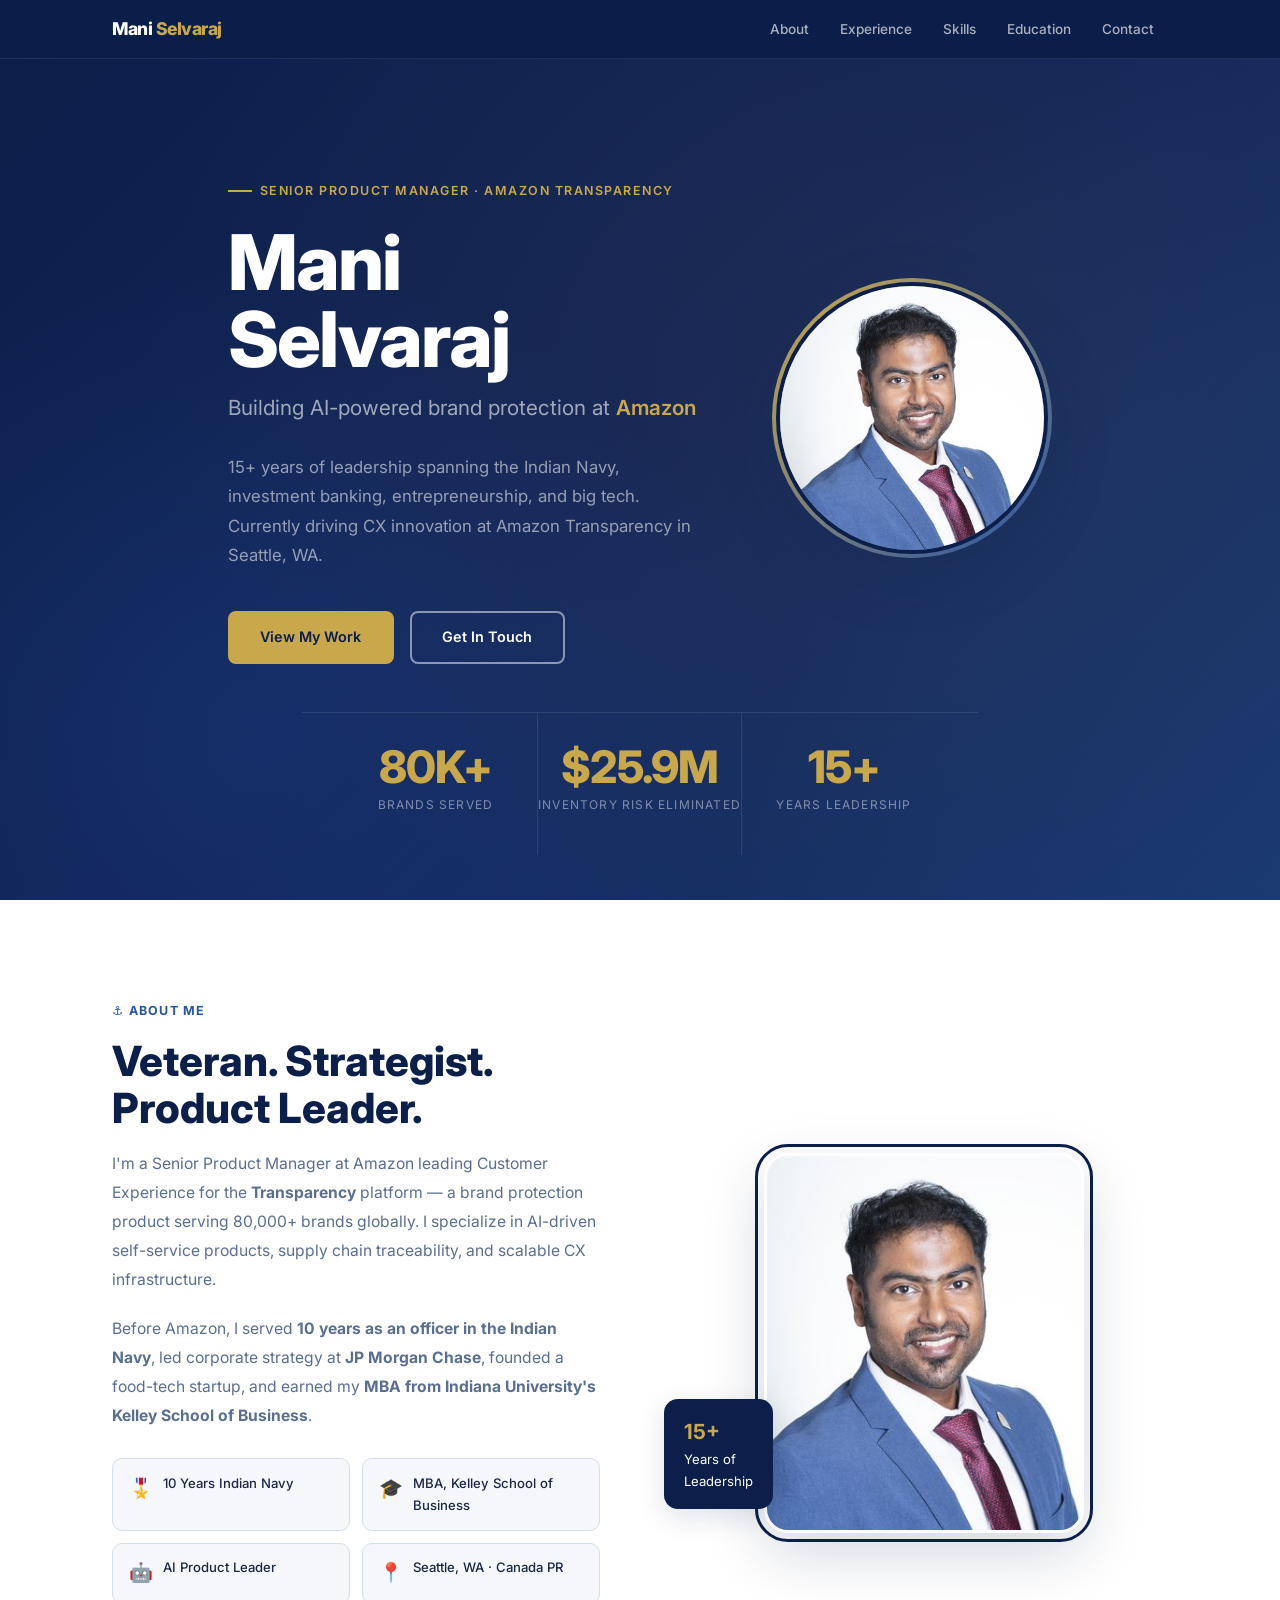
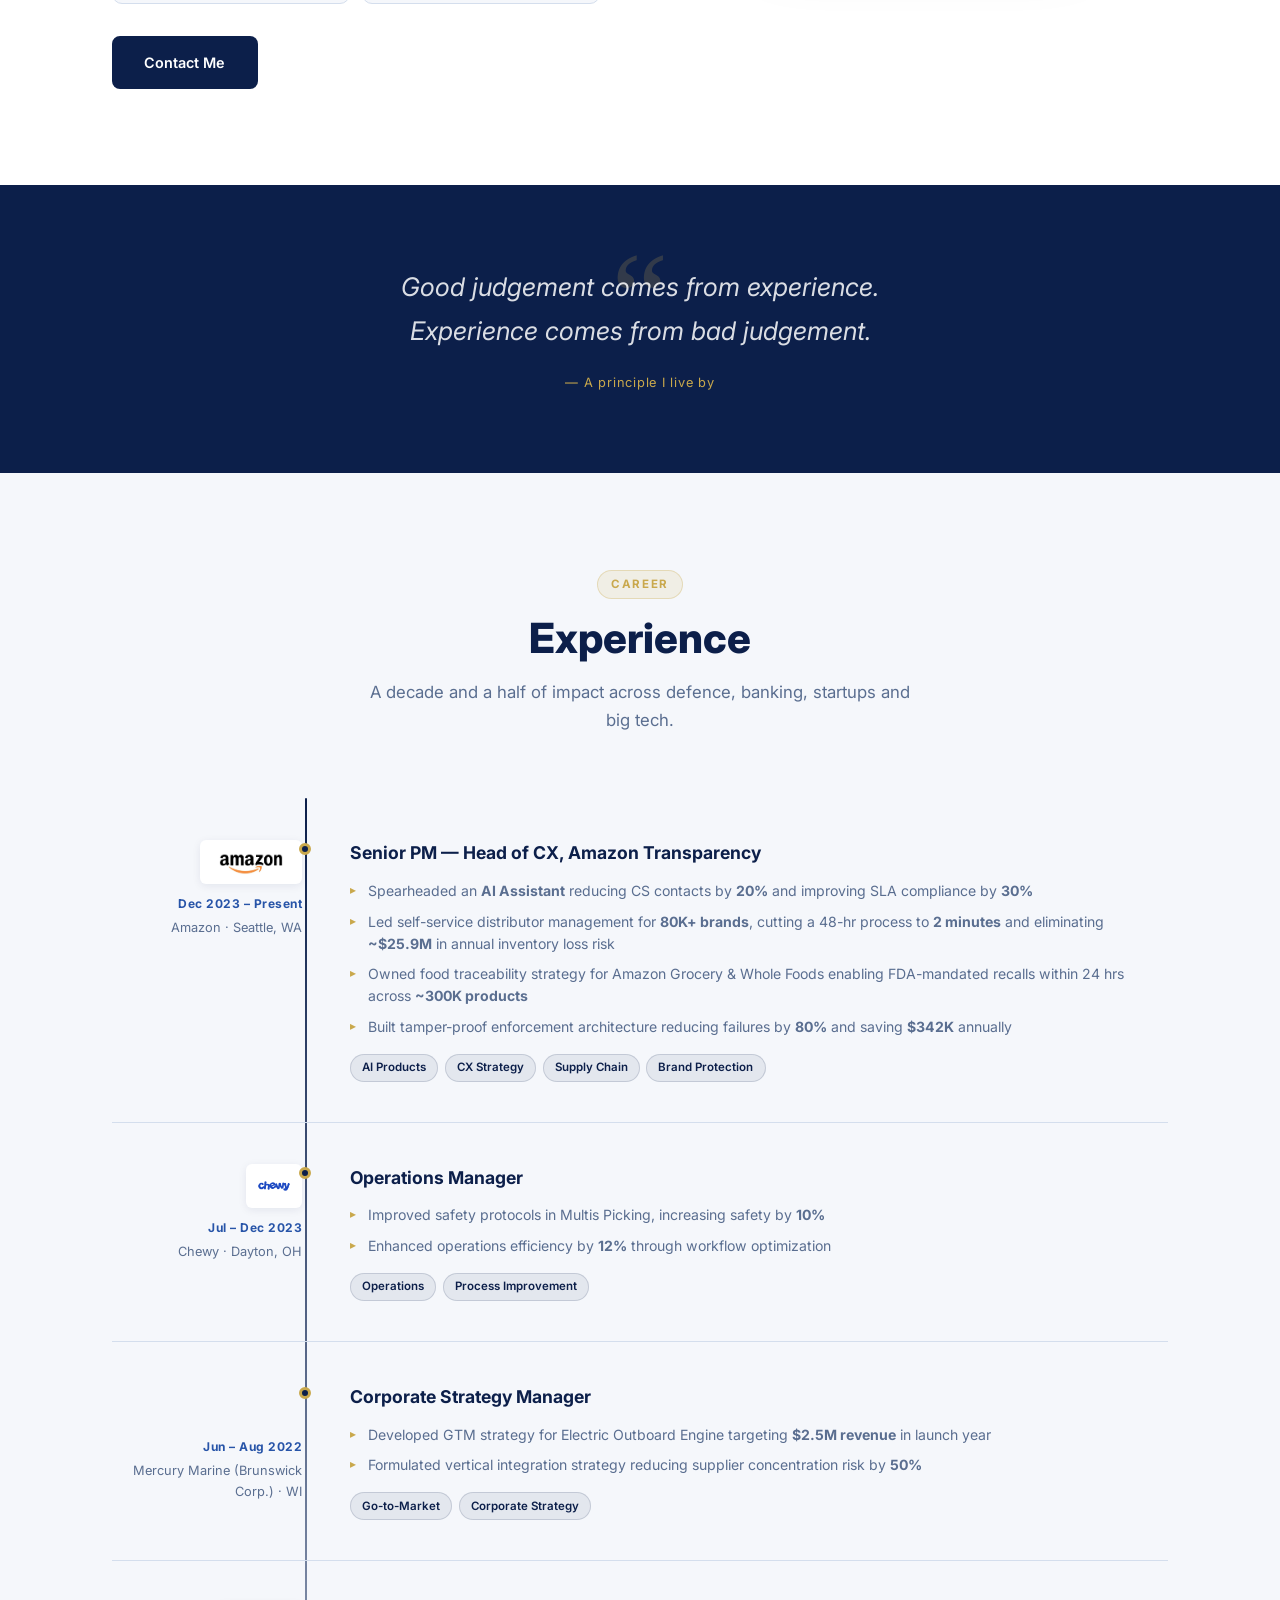
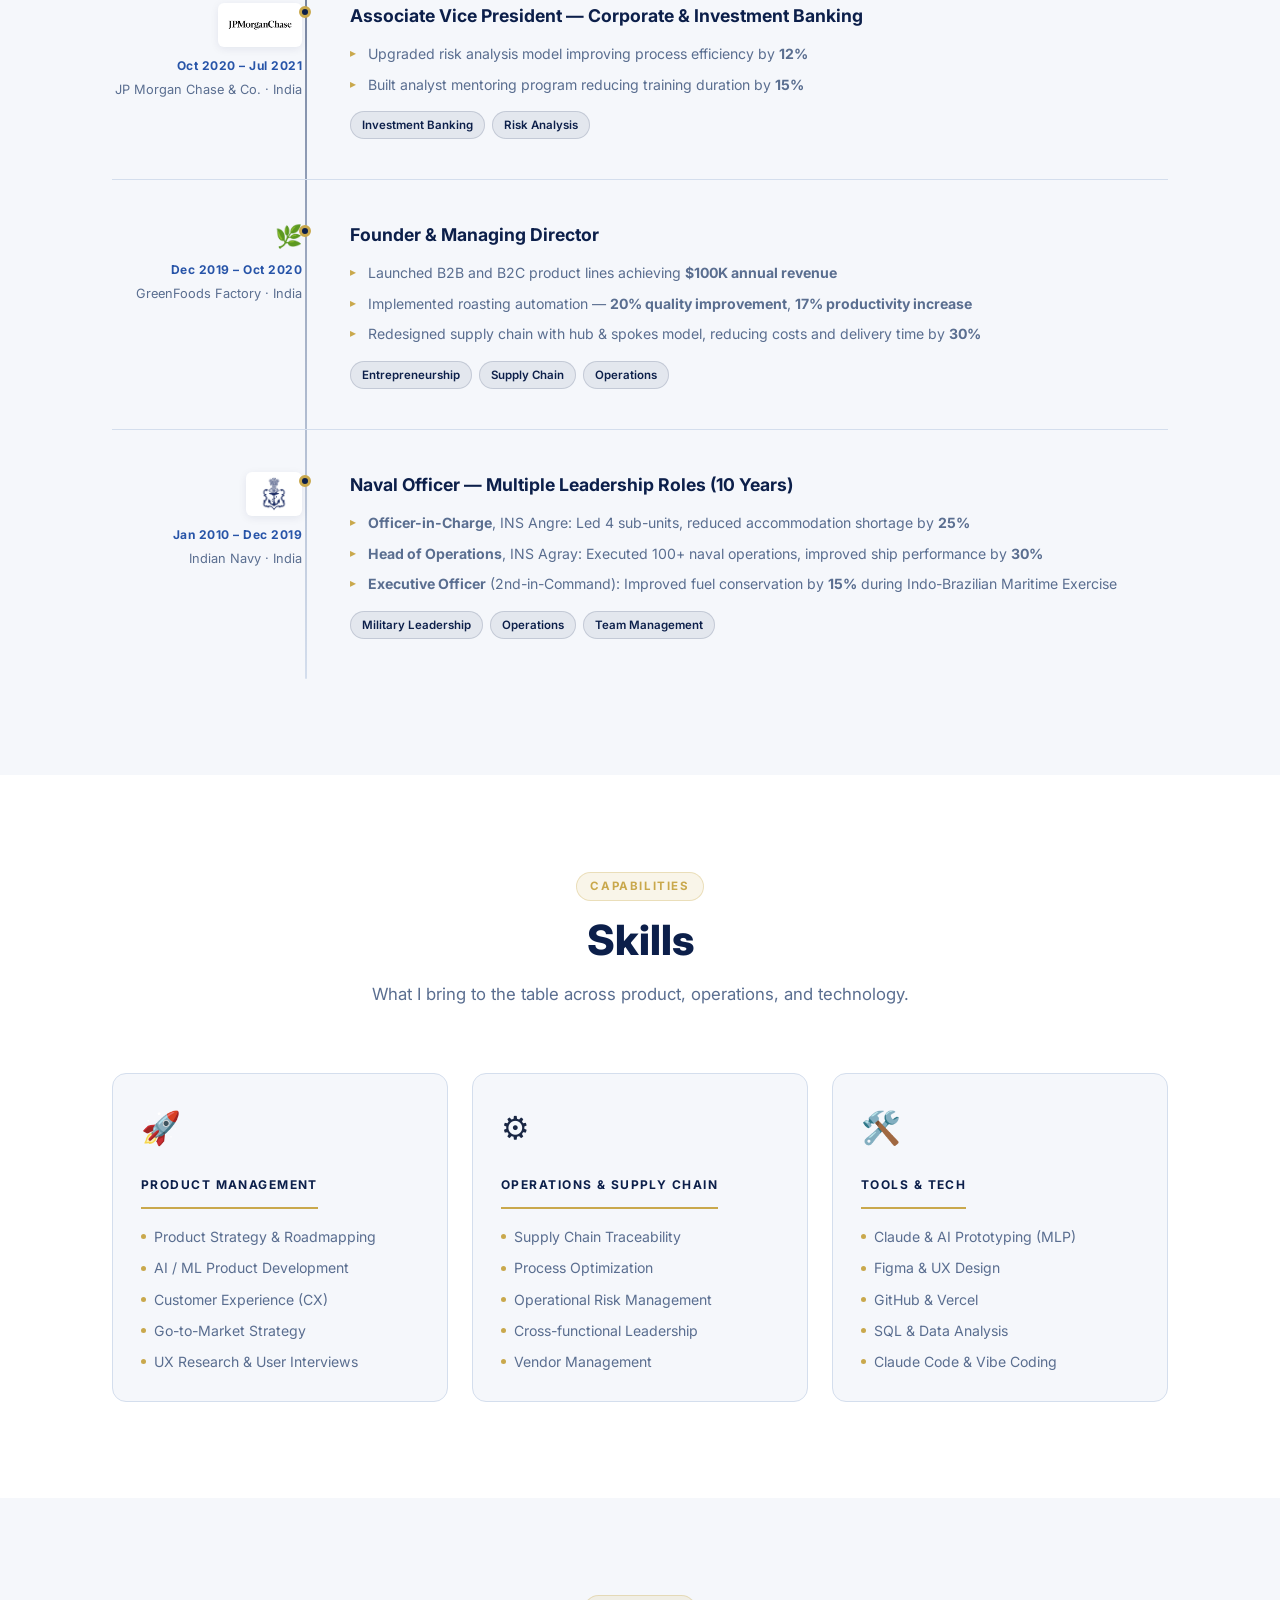
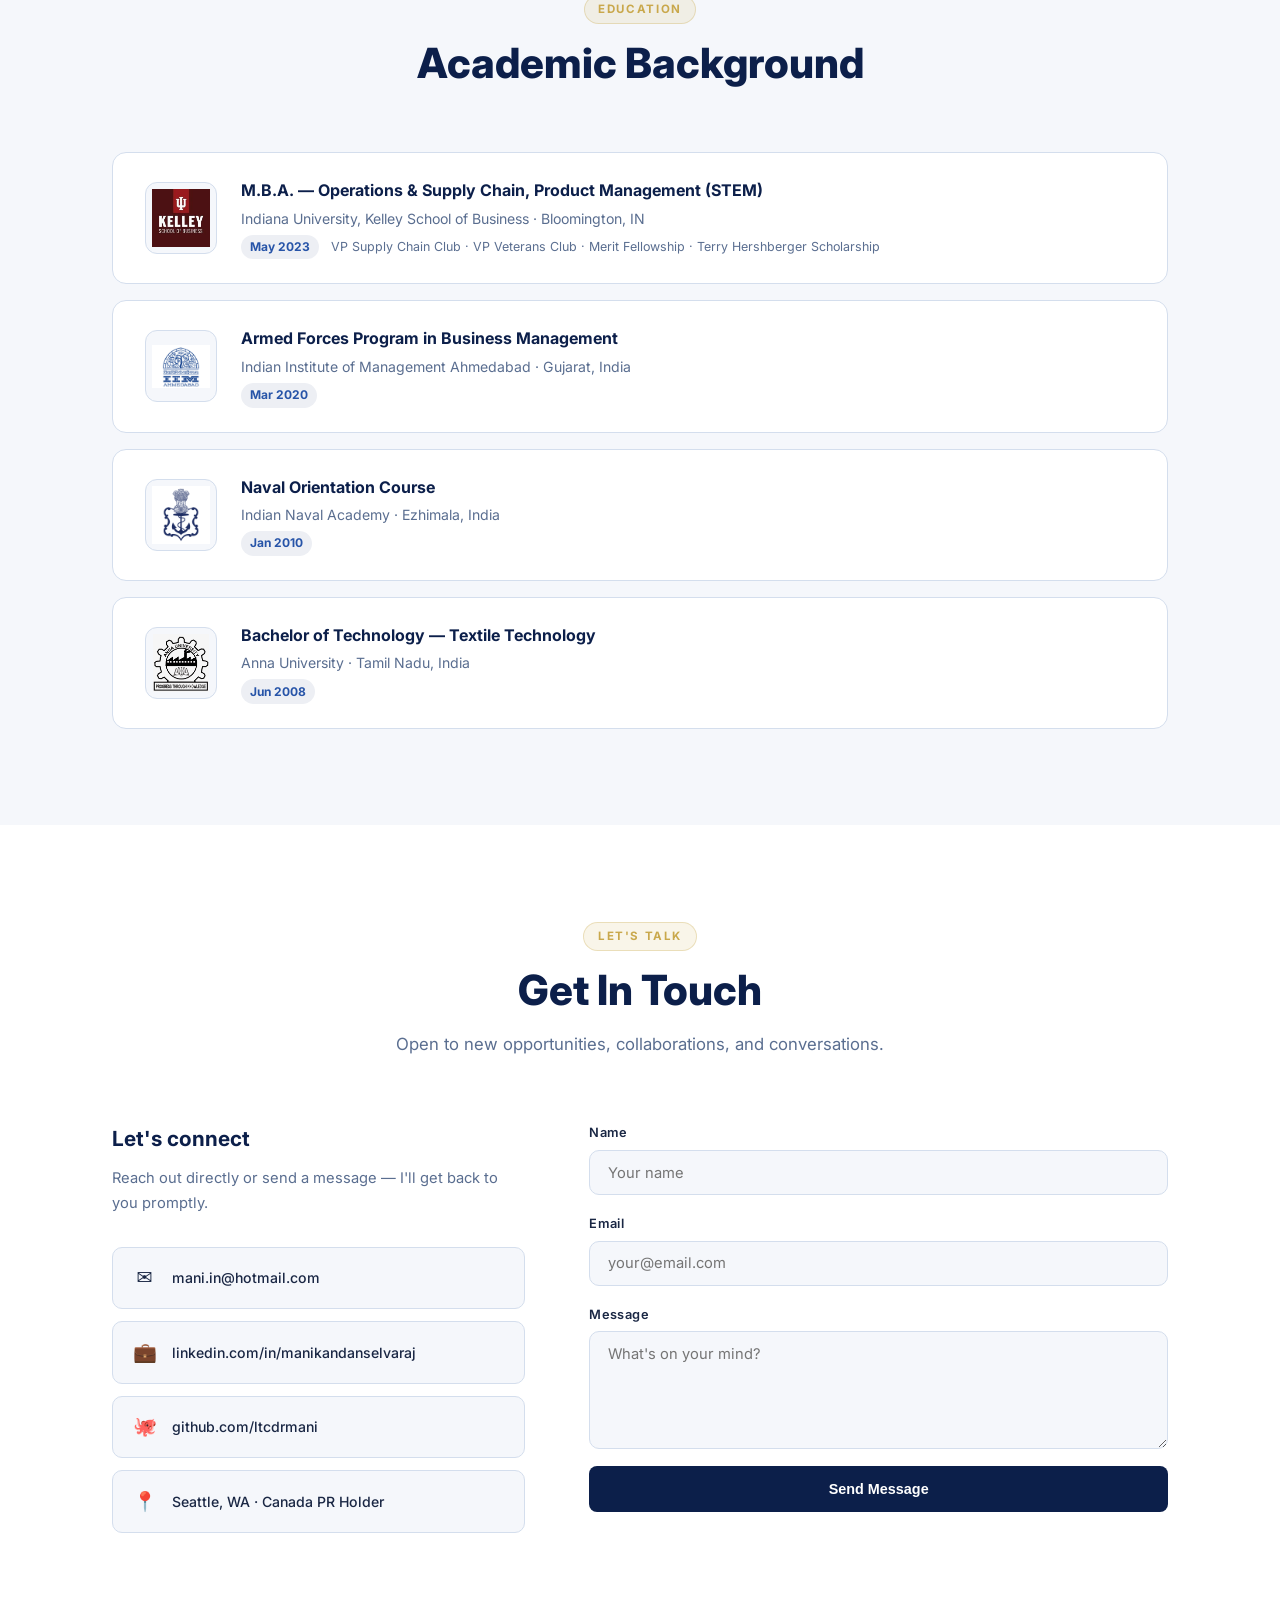
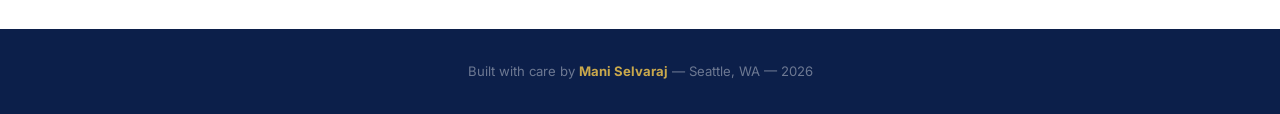
==== index.html @ 5513e4d5 "Embed Chewy official logo Co-Authored-By: Claude Sonnet 4.6 <noreply@anthropic.com> Claude-Session: " ====
<!DOCTYPE html>
<html lang="en">
<head>
  <meta charset="UTF-8" />
  <meta name="viewport" content="width=device-width, initial-scale=1.0" />
  <title>Mani Selvaraj — Senior Product Manager</title>
  <link rel="stylesheet" href="styles.css" />
  <link rel="preconnect" href="https://fonts.googleapis.com" />
  <link rel="preconnect" href="https://fonts.gstatic.com" crossorigin />
  <link href="https://fonts.googleapis.com/css2?family=Inter:wght@300;400;500;600;700;800&display=swap" rel="stylesheet" />
</head>
<body>

  <!-- NAV -->
  <nav class="nav" id="nav">
    <div class="nav__inner">
      <a href="#hero" class="nav__logo">Mani <span>Selvaraj</span></a>
      <ul class="nav__links" id="navLinks">
        <li><a href="#about">About</a></li>
        <li><a href="#experience">Experience</a></li>
        <li><a href="#skills">Skills</a></li>
        <li><a href="#education">Education</a></li>
        <li><a href="#contact">Contact</a></li>
      </ul>
      <button class="nav__burger" id="burger" aria-label="Toggle menu">
        <span></span><span></span><span></span>
      </button>
    </div>
  </nav>

  <!-- HERO -->
  <section class="hero" id="hero">
    <div class="hero__grid">
      <div class="hero__text">
        <span class="hero__eyebrow">Senior Product Manager · Amazon Transparency</span>
        <h1 class="hero__name">Mani<br>Selvaraj</h1>
        <p class="hero__role">Building AI-powered brand protection at <strong>Amazon</strong></p>
        <p class="hero__desc">15+ years of leadership spanning the Indian Navy, investment banking, entrepreneurship, and big tech. Currently driving CX innovation at Amazon Transparency in Seattle, WA.</p>
        <div class="hero__actions">
          <a href="#experience" class="btn btn--primary">View My Work</a>
          <a href="#contact" class="btn btn--ghost">Get In Touch</a>
        </div>
      </div>
      <div class="hero__photo-wrap">
        <div class="hero__photo-ring">
          <img src="[data-uri]" alt="Mani Selvaraj" />
        </div>
      </div>
    </div>
    <div class="hero__stats-bar">
      <div class="hero__stat">
        <div class="hero__stat-num">80K+</div>
        <div class="hero__stat-label">Brands Served</div>
      </div>
      <div class="hero__stat">
        <div class="hero__stat-num">$25.9M</div>
        <div class="hero__stat-label">Inventory Risk Eliminated</div>
      </div>
      <div class="hero__stat">
        <div class="hero__stat-num">15+</div>
        <div class="hero__stat-label">Years Leadership</div>
      </div>
    </div>
  </section>

  <!-- ABOUT -->
  <section class="section about" id="about">
    <div class="container">
      <div class="about__grid reveal">
        <div class="about__body">
          <span class="about__tag">⚓ About Me</span>
          <h2 class="section__title">Veteran. Strategist.<br>Product Leader.</h2>
          <p>I'm a Senior Product Manager at Amazon leading Customer Experience for the <strong>Transparency</strong> platform — a brand protection product serving 80,000+ brands globally. I specialize in AI-driven self-service products, supply chain traceability, and scalable CX infrastructure.</p>
          <p>Before Amazon, I served <strong>10 years as an officer in the Indian Navy</strong>, led corporate strategy at <strong>JP Morgan Chase</strong>, founded a food-tech startup, and earned my <strong>MBA from Indiana University's Kelley School of Business</strong>.</p>
          <div class="about__highlights">
            <div class="highlight"><span class="highlight__icon">🎖️</span><span class="highlight__text">10 Years Indian Navy</span></div>
            <div class="highlight"><span class="highlight__icon">🎓</span><span class="highlight__text">MBA, Kelley School of Business</span></div>
            <div class="highlight"><span class="highlight__icon">🤖</span><span class="highlight__text">AI Product Leader</span></div>
            <div class="highlight"><span class="highlight__icon">📍</span><span class="highlight__text">Seattle, WA · Canada PR</span></div>
          </div>
          <a href="mailto:mani.in@hotmail.com" class="btn btn--navy">Contact Me</a>
        </div>
        <div class="about__visual">
          <div class="about__photo-frame">
            <img src="[data-uri]" alt="Mani Selvaraj" />
          </div>
          <div class="about__badge">
            <strong>15+</strong>
            Years of<br>Leadership
          </div>
        </div>
      </div>
    </div>
  </section>

  <!-- QUOTE -->
  <section class="quote-section">
    <div class="container">
      <blockquote>
        <p>Good judgement comes from experience.<br>Experience comes from bad judgement.</p>
        <cite>— A principle I live by</cite>
      </blockquote>
    </div>
  </section>

  <!-- EXPERIENCE -->
  <section class="section experience" id="experience">
    <div class="container">
      <div class="section__head">
        <span class="section__label">Career</span>
        <h2 class="section__title">Experience</h2>
        <p class="section__sub">A decade and a half of impact across defence, banking, startups and big tech.</p>
      </div>
      <div class="timeline">

        <div class="timeline__item reveal">
          <div class="timeline__left">
            <div class="timeline__logo"><img src="[data-uri]" alt="Amazon" /></div>
            <div class="timeline__date">Dec 2023 – Present</div>
            <div class="timeline__co">Amazon · Seattle, WA</div>
          </div>
          <div class="timeline__right">
            <h3 class="timeline__role">Senior PM — Head of CX, Amazon Transparency</h3>
            <ul class="timeline__bullets">
              <li>Spearheaded an <strong>AI Assistant</strong> reducing CS contacts by <strong>20%</strong> and improving SLA compliance by <strong>30%</strong></li>
              <li>Led self-service distributor management for <strong>80K+ brands</strong>, cutting a 48-hr process to <strong>2 minutes</strong> and eliminating <strong>~$25.9M</strong> in annual inventory loss risk</li>
              <li>Owned food traceability strategy for Amazon Grocery &amp; Whole Foods enabling FDA-mandated recalls within 24 hrs across <strong>~300K products</strong></li>
              <li>Built tamper-proof enforcement architecture reducing failures by <strong>80%</strong> and saving <strong>$342K</strong> annually</li>
            </ul>
            <div class="timeline__tags">
              <span class="tag">AI Products</span><span class="tag">CX Strategy</span><span class="tag">Supply Chain</span><span class="tag">Brand Protection</span>
            </div>
          </div>
        </div>

        <div class="timeline__item reveal">
          <div class="timeline__left">
            <div class="timeline__logo"><img src="[data-uri]" alt="Chewy" /></div>
            <div class="timeline__date">Jul – Dec 2023</div>
            <div class="timeline__co">Chewy · Dayton, OH</div>
          </div>
          <div class="timeline__right">
            <h3 class="timeline__role">Operations Manager</h3>
            <ul class="timeline__bullets">
              <li>Improved safety protocols in Multis Picking, increasing safety by <strong>10%</strong></li>
              <li>Enhanced operations efficiency by <strong>12%</strong> through workflow optimization</li>
            </ul>
            <div class="timeline__tags">
              <span class="tag">Operations</span><span class="tag">Process Improvement</span>
            </div>
          </div>
        </div>

        <div class="timeline__item reveal">
          <div class="timeline__left">
            <div class="timeline__logo"><img src="https://logo.clearbit.com/mercurymarine.com" alt="Mercury Marine" onerror="this.style.opacity='0'" /></div>
            <div class="timeline__date">Jun – Aug 2022</div>
            <div class="timeline__co">Mercury Marine (Brunswick Corp.) · WI</div>
          </div>
          <div class="timeline__right">
            <h3 class="timeline__role">Corporate Strategy Manager</h3>
            <ul class="timeline__bullets">
              <li>Developed GTM strategy for Electric Outboard Engine targeting <strong>$2.5M revenue</strong> in launch year</li>
              <li>Formulated vertical integration strategy reducing supplier concentration risk by <strong>50%</strong></li>
            </ul>
            <div class="timeline__tags">
              <span class="tag">Go-to-Market</span><span class="tag">Corporate Strategy</span>
            </div>
          </div>
        </div>

        <div class="timeline__item reveal">
          <div class="timeline__left">
            <div class="timeline__logo"><img src="[data-uri]" alt="JP Morgan Chase" /></div>
            <div class="timeline__date">Oct 2020 – Jul 2021</div>
            <div class="timeline__co">JP Morgan Chase &amp; Co. · India</div>
          </div>
          <div class="timeline__right">
            <h3 class="timeline__role">Associate Vice President — Corporate &amp; Investment Banking</h3>
            <ul class="timeline__bullets">
              <li>Upgraded risk analysis model improving process efficiency by <strong>12%</strong></li>
              <li>Built analyst mentoring program reducing training duration by <strong>15%</strong></li>
            </ul>
            <div class="timeline__tags">
              <span class="tag">Investment Banking</span><span class="tag">Risk Analysis</span>
            </div>
          </div>
        </div>

        <div class="timeline__item reveal">
          <div class="timeline__left">
            <div class="timeline__logo"><span class="logo-emoji">🌿</span></div>
            <div class="timeline__date">Dec 2019 – Oct 2020</div>
            <div class="timeline__co">GreenFoods Factory · India</div>
          </div>
          <div class="timeline__right">
            <h3 class="timeline__role">Founder &amp; Managing Director</h3>
            <ul class="timeline__bullets">
              <li>Launched B2B and B2C product lines achieving <strong>$100K annual revenue</strong></li>
              <li>Implemented roasting automation — <strong>20% quality improvement</strong>, <strong>17% productivity increase</strong></li>
              <li>Redesigned supply chain with hub &amp; spokes model, reducing costs and delivery time by <strong>30%</strong></li>
            </ul>
            <div class="timeline__tags">
              <span class="tag">Entrepreneurship</span><span class="tag">Supply Chain</span><span class="tag">Operations</span>
            </div>
          </div>
        </div>

        <div class="timeline__item reveal">
          <div class="timeline__left">
            <div class="timeline__logo"><img src="[data-uri]" alt="Indian Navy" /></div>
            <div class="timeline__date">Jan 2010 – Dec 2019</div>
            <div class="timeline__co">Indian Navy · India</div>
          </div>
          <div class="timeline__right">
            <h3 class="timeline__role">Naval Officer — Multiple Leadership Roles (10 Years)</h3>
            <ul class="timeline__bullets">
              <li><strong>Officer-in-Charge</strong>, INS Angre: Led 4 sub-units, reduced accommodation shortage by <strong>25%</strong></li>
              <li><strong>Head of Operations</strong>, INS Agray: Executed 100+ naval operations, improved ship performance by <strong>30%</strong></li>
              <li><strong>Executive Officer</strong> (2nd-in-Command): Improved fuel conservation by <strong>15%</strong> during Indo-Brazilian Maritime Exercise</li>
            </ul>
            <div class="timeline__tags">
              <span class="tag">Military Leadership</span><span class="tag">Operations</span><span class="tag">Team Management</span>
            </div>
          </div>
        </div>

      </div>
    </div>
  </section>

  <!-- SKILLS -->
  <section class="section skills" id="skills">
    <div class="container">
      <div class="section__head">
        <span class="section__label">Capabilities</span>
        <h2 class="section__title">Skills</h2>
        <p class="section__sub">What I bring to the table across product, operations, and technology.</p>
      </div>
      <div class="skills__grid">
        <div class="skill-card reveal">
          <div class="skill-card__icon">🚀</div>
          <div class="skill-card__title">Product Management</div>
          <ul>
            <li>Product Strategy &amp; Roadmapping</li>
            <li>AI / ML Product Development</li>
            <li>Customer Experience (CX)</li>
            <li>Go-to-Market Strategy</li>
            <li>UX Research &amp; User Interviews</li>
          </ul>
        </div>
        <div class="skill-card reveal">
          <div class="skill-card__icon">⚙️</div>
          <div class="skill-card__title">Operations &amp; Supply Chain</div>
          <ul>
            <li>Supply Chain Traceability</li>
            <li>Process Optimization</li>
            <li>Operational Risk Management</li>
            <li>Cross-functional Leadership</li>
            <li>Vendor Management</li>
          </ul>
        </div>
        <div class="skill-card reveal">
          <div class="skill-card__icon">🛠️</div>
          <div class="skill-card__title">Tools &amp; Tech</div>
          <ul>
            <li>Claude &amp; AI Prototyping (MLP)</li>
            <li>Figma &amp; UX Design</li>
            <li>GitHub &amp; Vercel</li>
            <li>SQL &amp; Data Analysis</li>
            <li>Claude Code &amp; Vibe Coding</li>
          </ul>
        </div>
      </div>
    </div>
  </section>

  <!-- EDUCATION -->
  <section class="section education" id="education">
    <div class="container">
      <div class="section__head">
        <span class="section__label">Education</span>
        <h2 class="section__title">Academic Background</h2>
      </div>
      <div class="edu__grid">
        <div class="edu__card reveal">
          <div class="edu__logo"><img src="[data-uri]" alt="Kelley School of Business" /></div>
          <div class="edu__body">
            <div class="edu__degree">M.B.A. — Operations &amp; Supply Chain, Product Management (STEM)</div>
            <div class="edu__school">Indiana University, Kelley School of Business · Bloomington, IN</div>
            <div class="edu__meta">
              <span class="edu__date">May 2023</span>
              <span class="edu__detail">VP Supply Chain Club · VP Veterans Club · Merit Fellowship · Terry Hershberger Scholarship</span>
            </div>
          </div>
        </div>
        <div class="edu__card reveal">
          <div class="edu__logo"><img src="[data-uri]" alt="IIM Ahmedabad" /></div>
          <div class="edu__body">
            <div class="edu__degree">Armed Forces Program in Business Management</div>
            <div class="edu__school">Indian Institute of Management Ahmedabad · Gujarat, India</div>
            <div class="edu__meta">
              <span class="edu__date">Mar 2020</span>
            </div>
          </div>
        </div>
        <div class="edu__card reveal">
          <div class="edu__logo"><img src="[data-uri]" alt="Indian Navy" /></div>
          <div class="edu__body">
            <div class="edu__degree">Naval Orientation Course</div>
            <div class="edu__school">Indian Naval Academy · Ezhimala, India</div>
            <div class="edu__meta">
              <span class="edu__date">Jan 2010</span>
            </div>
          </div>
        </div>
        <div class="edu__card reveal">
          <div class="edu__logo"><img src="[data-uri]" alt="Anna University" /></div>
          <div class="edu__body">
            <div class="edu__degree">Bachelor of Technology — Textile Technology</div>
            <div class="edu__school">Anna University · Tamil Nadu, India</div>
            <div class="edu__meta">
              <span class="edu__date">Jun 2008</span>
            </div>
          </div>
        </div>
      </div>
    </div>
  </section>

  <!-- CONTACT -->
  <section class="section contact" id="contact">
    <div class="container">
      <div class="section__head">
        <span class="section__label">Let's Talk</span>
        <h2 class="section__title">Get In Touch</h2>
        <p class="section__sub">Open to new opportunities, collaborations, and conversations.</p>
      </div>
      <div class="contact__grid">
        <div class="contact__info">
          <div class="contact__info-title">Let's connect</div>
          <div class="contact__info-sub">Reach out directly or send a message — I'll get back to you promptly.</div>
          <div class="contact__links">
            <a href="mailto:mani.in@hotmail.com" class="contact__link">
              <span class="contact__link-icon">✉️</span>mani.in@hotmail.com
            </a>
            <a href="https://linkedin.com/in/manikandanselvaraj" target="_blank" rel="noopener" class="contact__link">
              <span class="contact__link-icon">💼</span>linkedin.com/in/manikandanselvaraj
            </a>
            <a href="https://github.com/ltcdrmani" target="_blank" rel="noopener" class="contact__link">
              <span class="contact__link-icon">🐙</span>github.com/ltcdrmani
            </a>
            <div class="contact__link">
              <span class="contact__link-icon">📍</span>Seattle, WA · Canada PR Holder
            </div>
          </div>
        </div>
        <form class="contact__form" id="contactForm">
          <div class="form-group">
            <label for="name">Name</label>
            <input type="text" id="name" name="name" placeholder="Your name" required />
          </div>
          <div class="form-group">
            <label for="email">Email</label>
            <input type="email" id="email" name="email" placeholder="your@email.com" required />
          </div>
          <div class="form-group">
            <label for="message">Message</label>
            <textarea id="message" name="message" rows="5" placeholder="What's on your mind?" required></textarea>
          </div>
          <button type="submit" class="btn btn--navy btn--full">Send Message</button>
        </form>
      </div>
    </div>
  </section>

  <footer class="footer">
    <p>Built with care by <strong>Mani Selvaraj</strong> &mdash; Seattle, WA &mdash; 2026</p>
  </footer>

  <script src="script.js"></script>
</body>
</html>
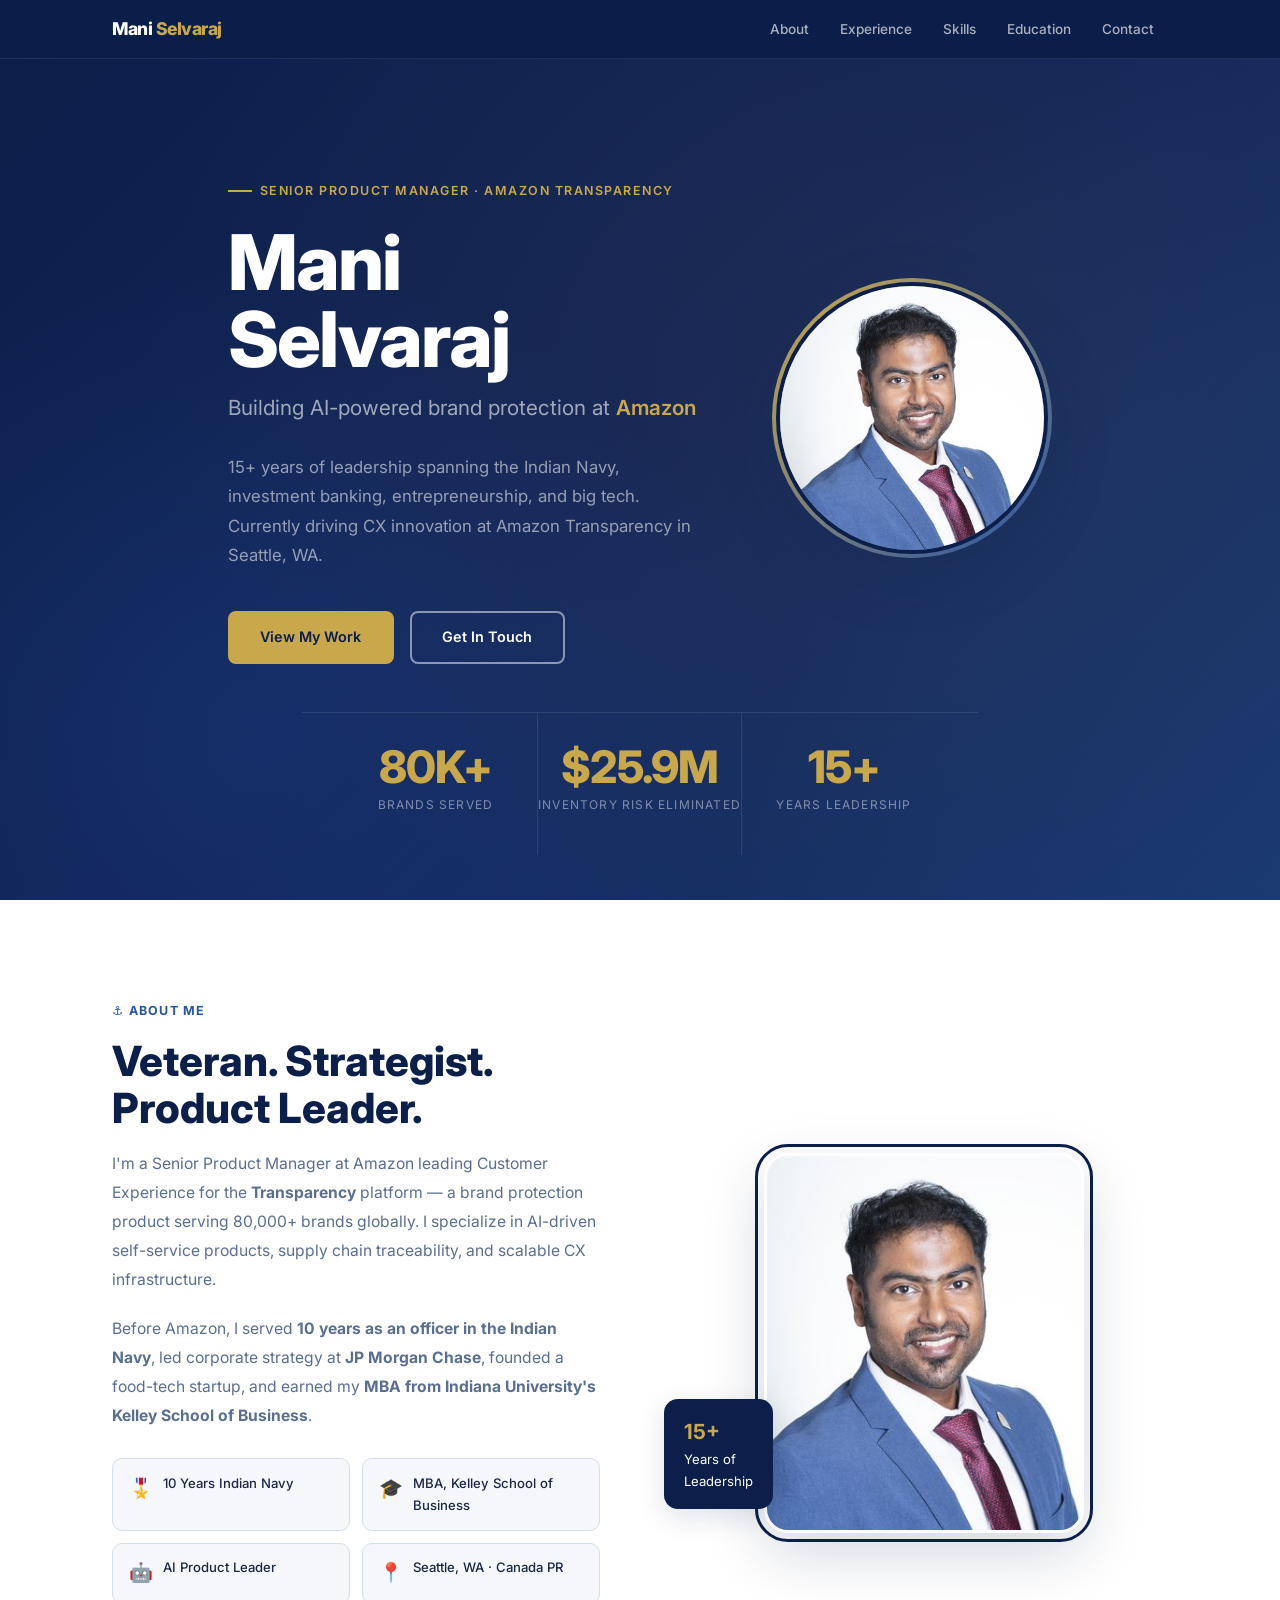
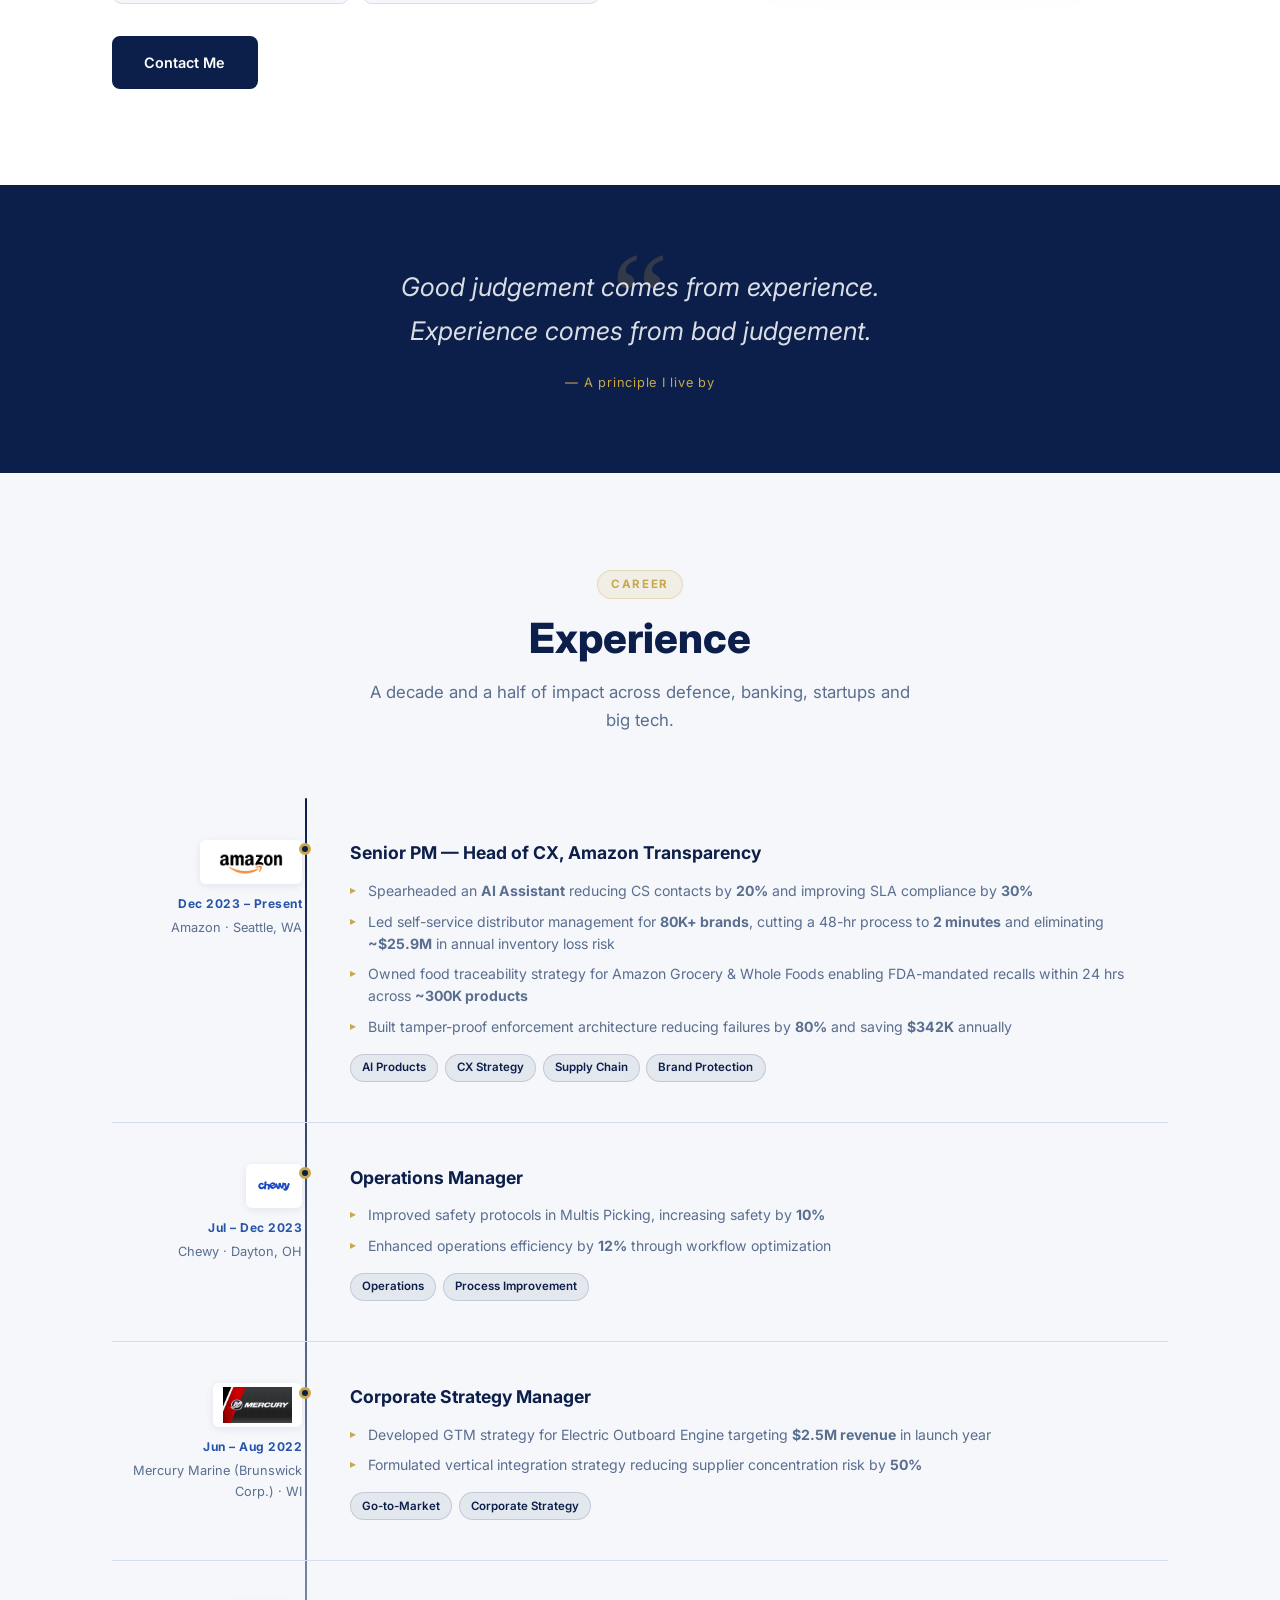
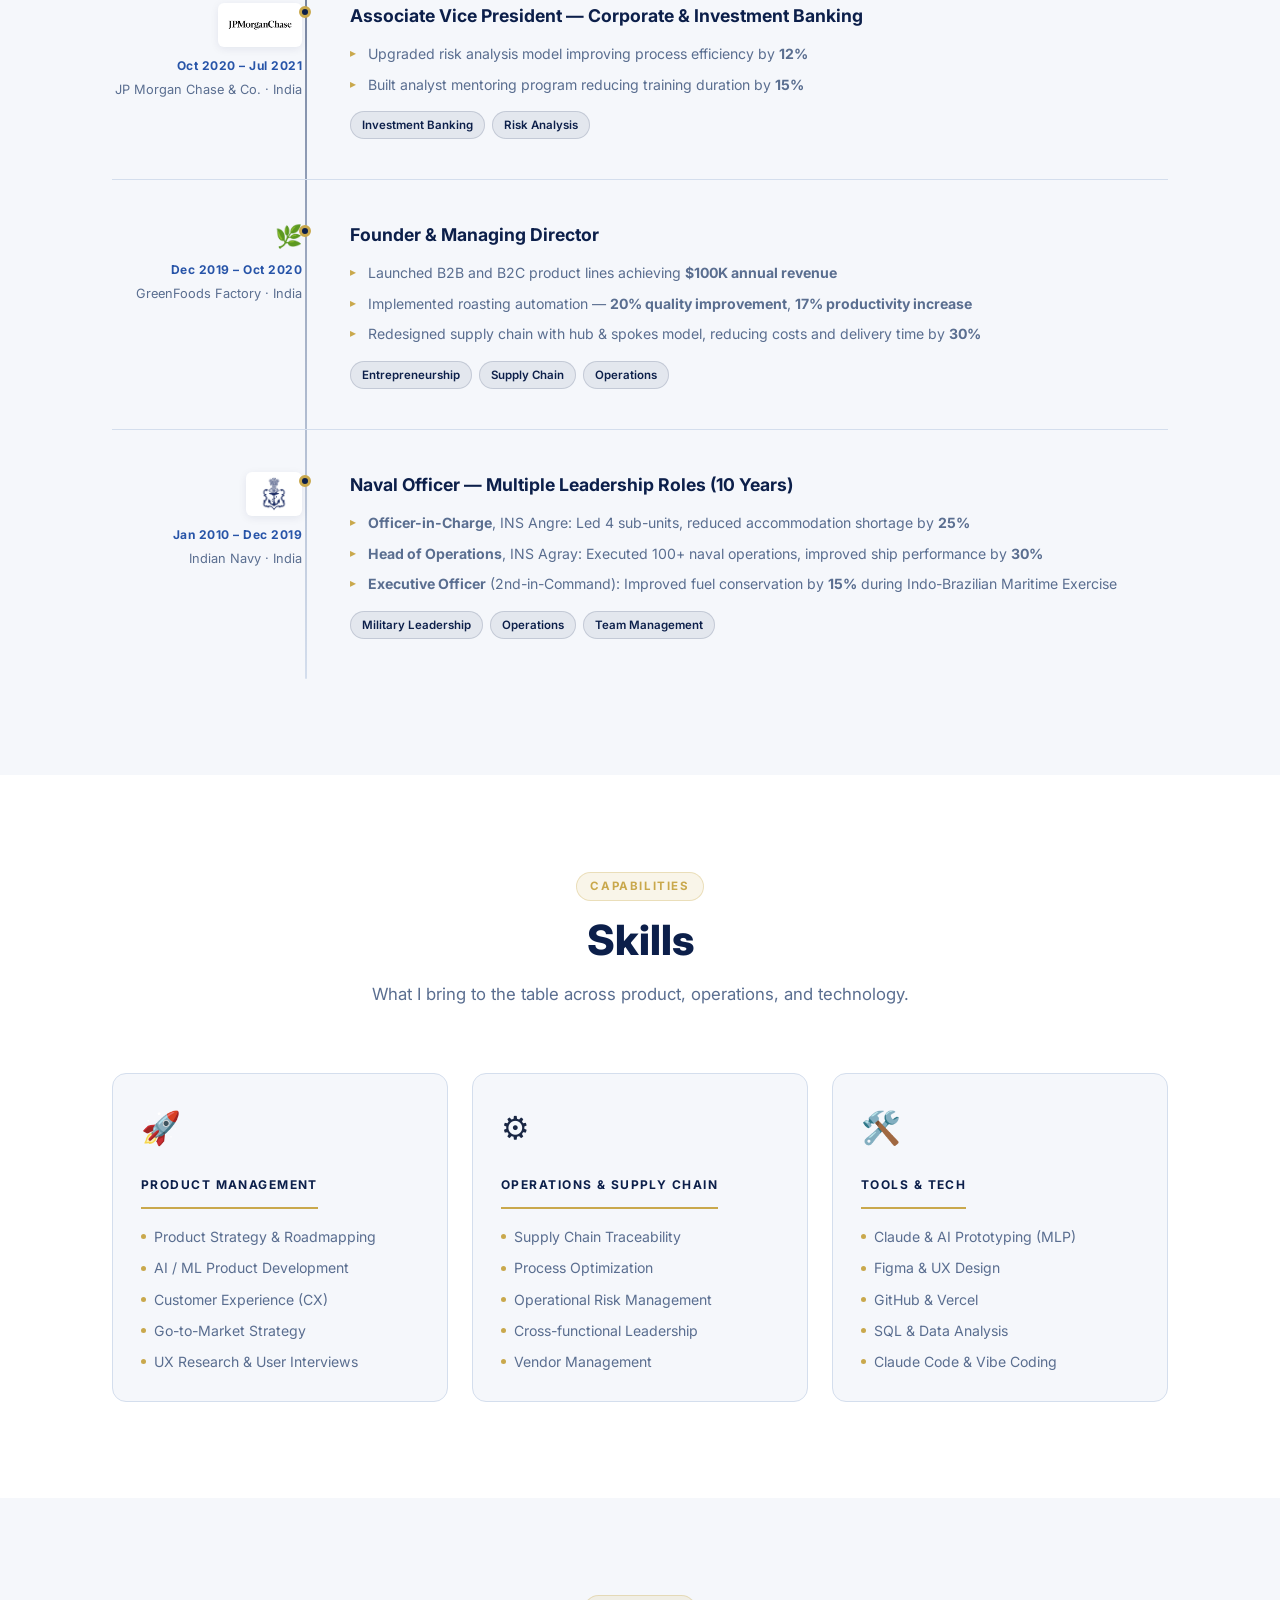
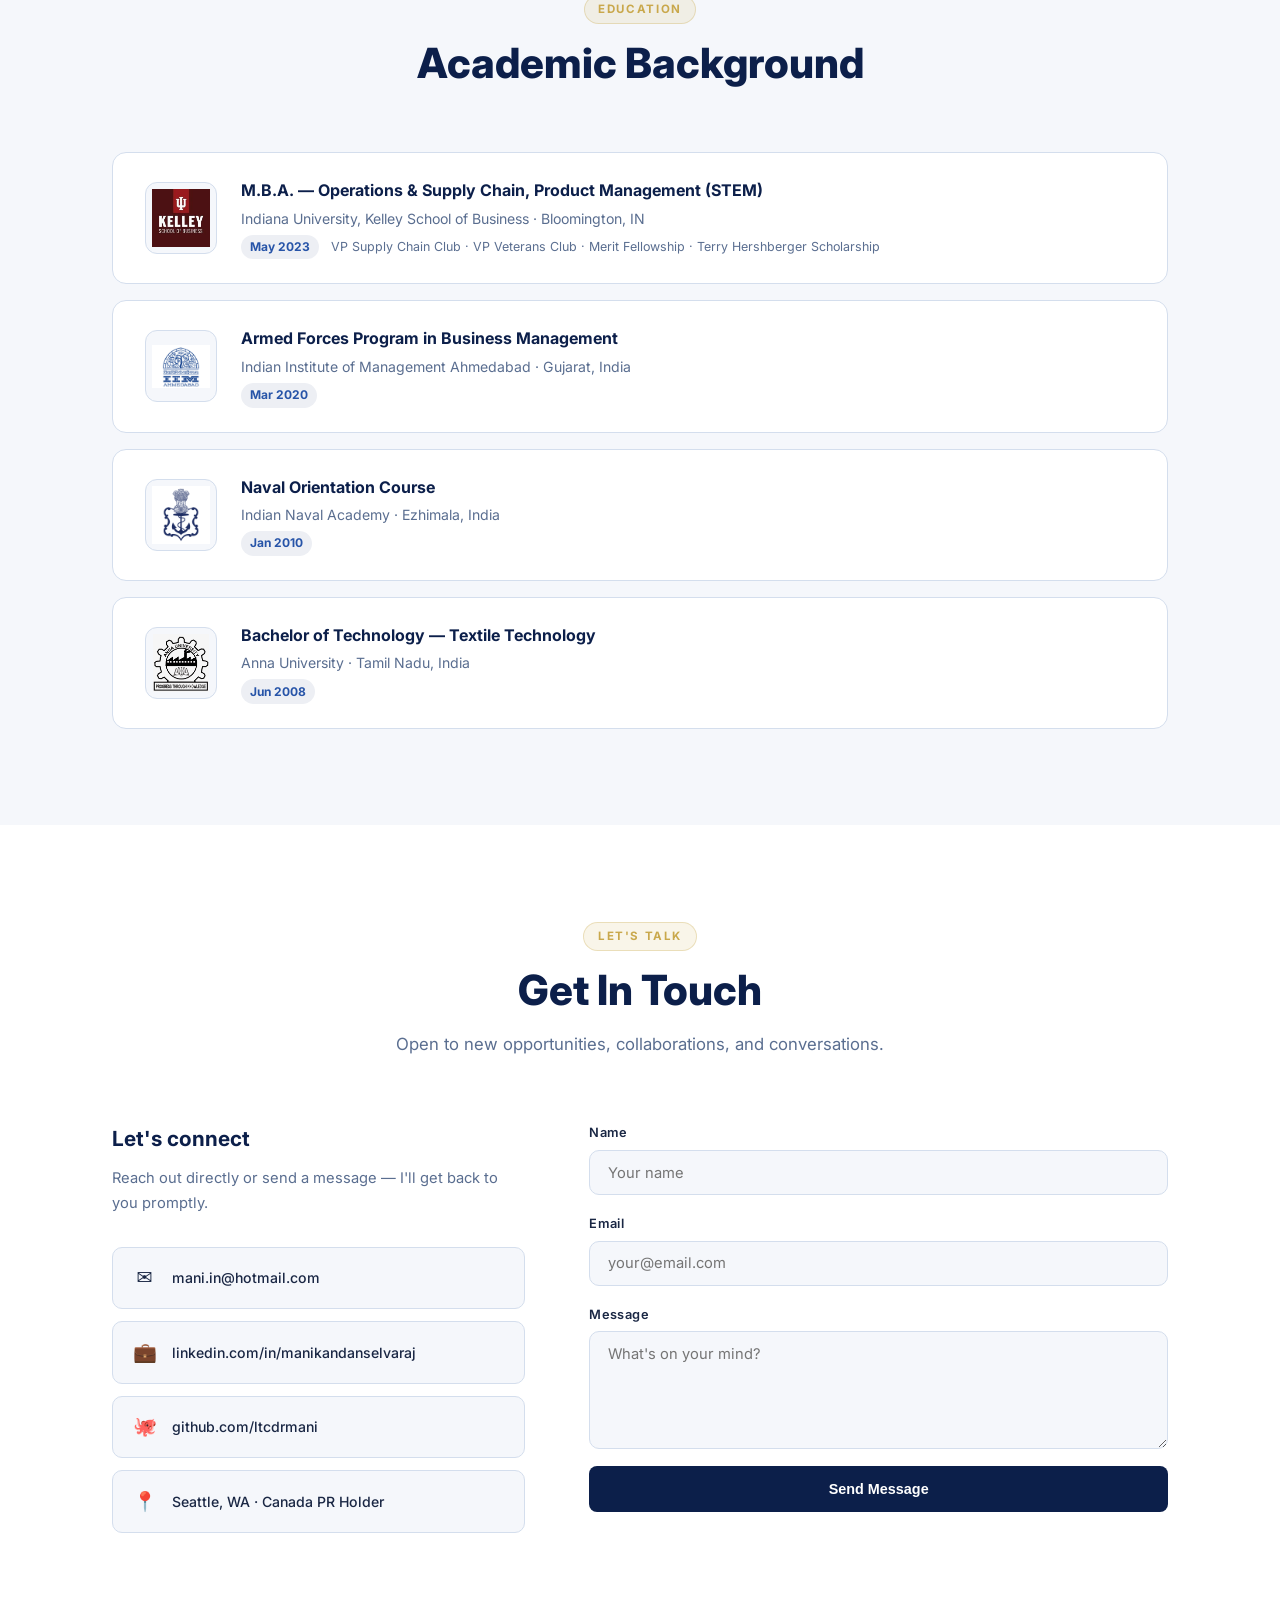
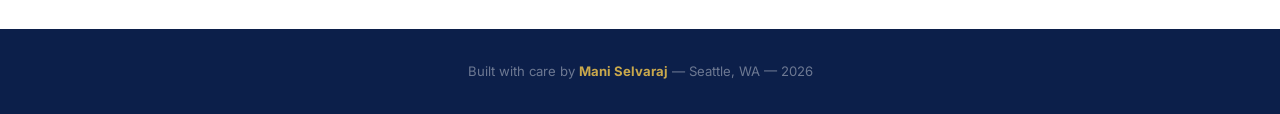
==== commit 9ec4f244: "Embed Mercury Marine official logo Co-Authored-By: Claude Sonnet 4.6 <noreply@anthropic.com> Claude-" ====
--- a/index.html
+++ b/index.html
@@ -153,7 +153,7 @@
 
         <div class="timeline__item reveal">
           <div class="timeline__left">
-            <div class="timeline__logo"><img src="https://logo.clearbit.com/mercurymarine.com" alt="Mercury Marine" onerror="this.style.opacity='0'" /></div>
+            <div class="timeline__logo"><img src="[data-uri]" alt="Mercury Marine" /></div>
             <div class="timeline__date">Jun – Aug 2022</div>
             <div class="timeline__co">Mercury Marine (Brunswick Corp.) · WI</div>
           </div>
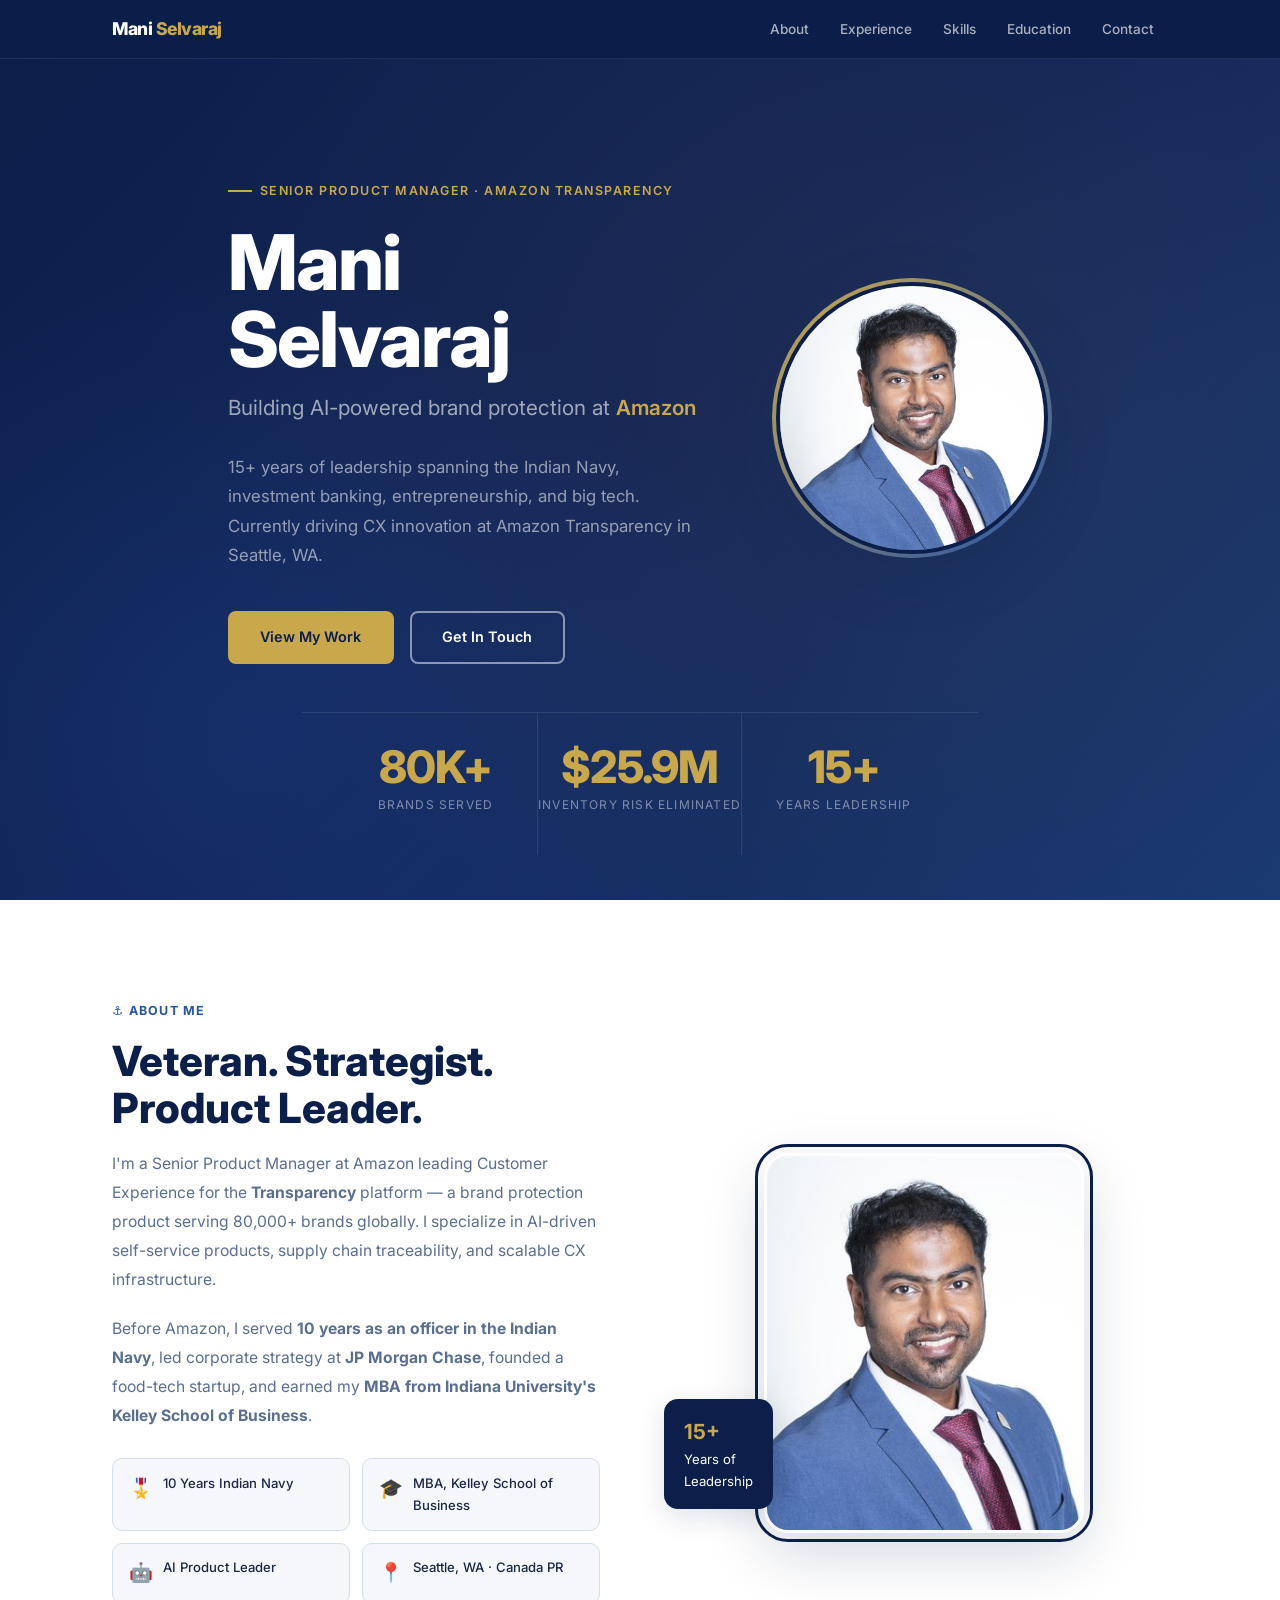
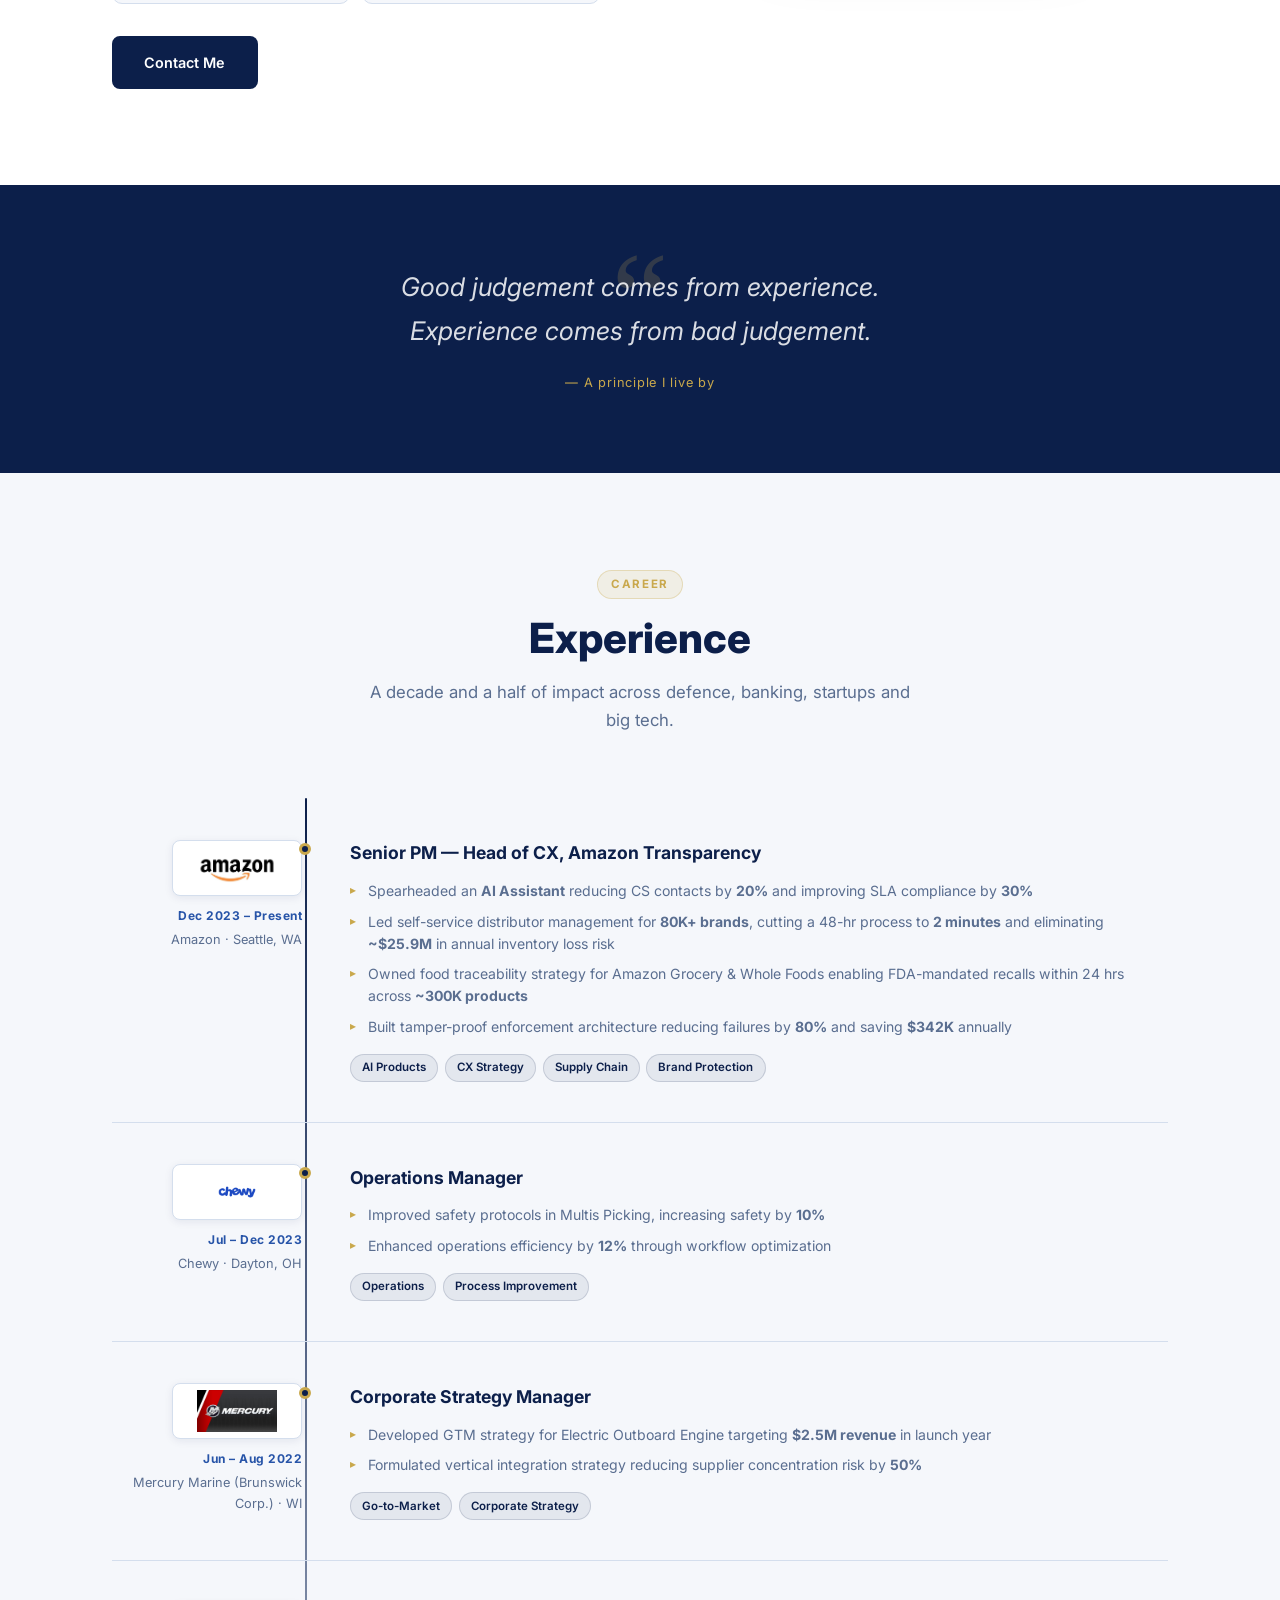
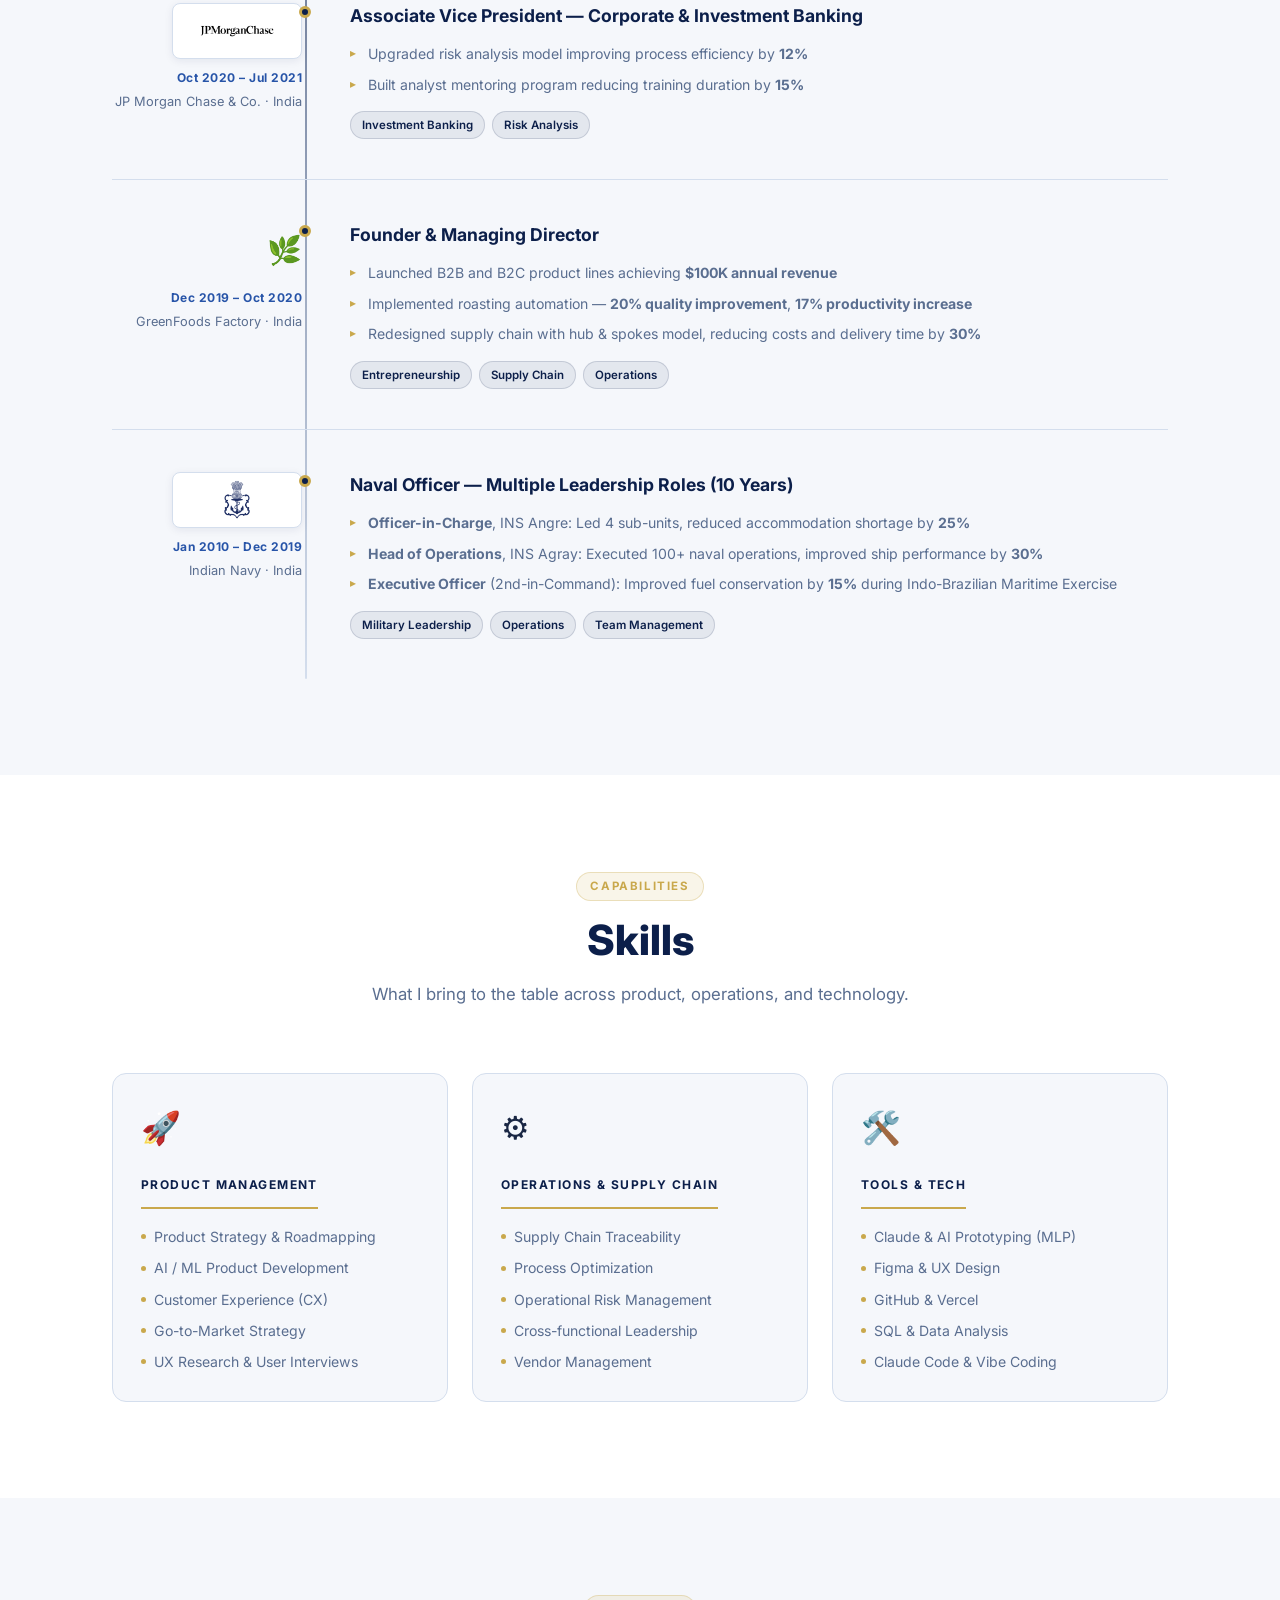
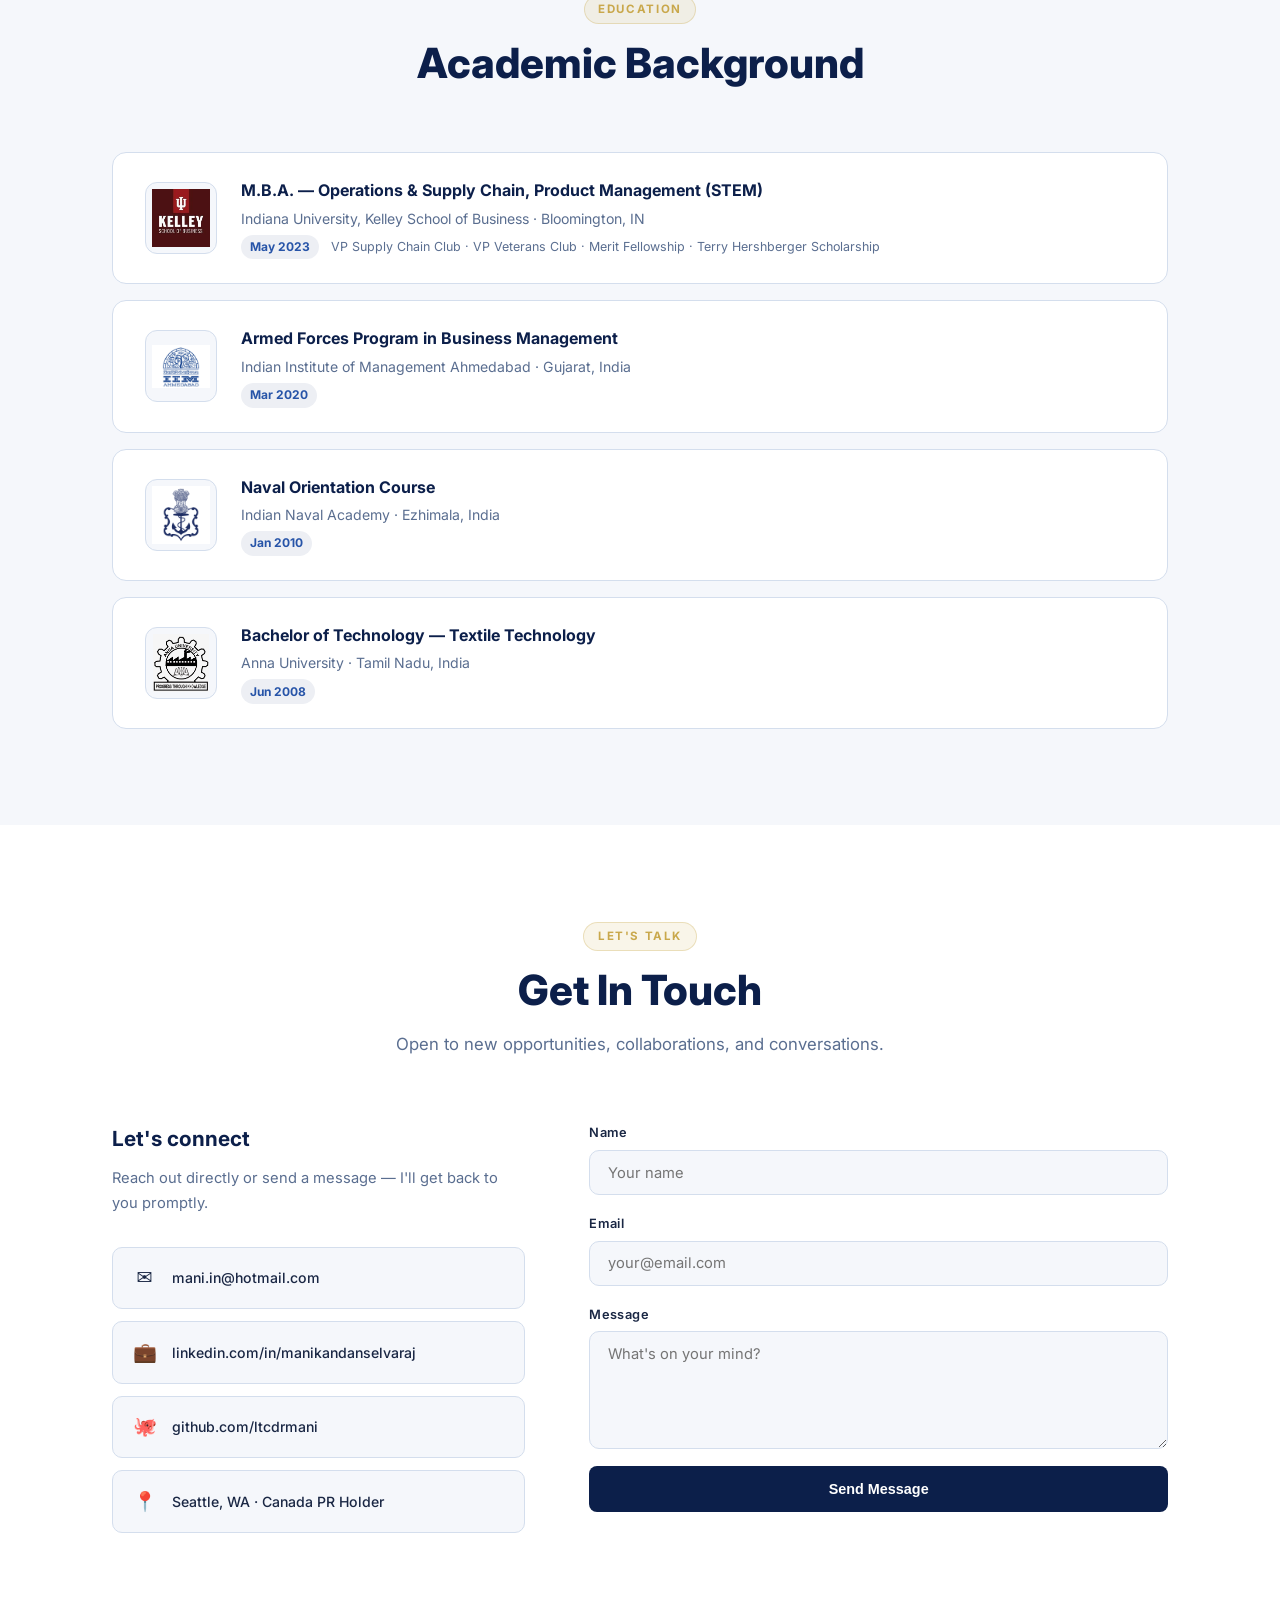
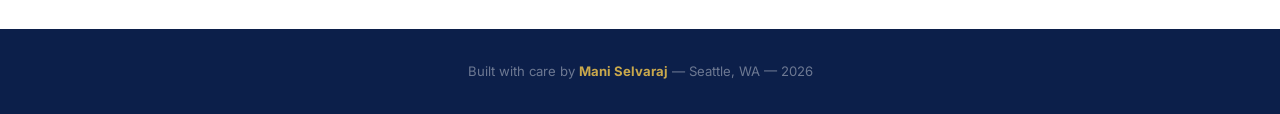
==== commit 7f42f2c8: "Extract base64 images to separate files — fixes mobile loading HTML reduced from 460KB to 18KB. Imag" ====
--- a/index.html
+++ b/index.html
@@ -43,7 +43,7 @@
       </div>
       <div class="hero__photo-wrap">
         <div class="hero__photo-ring">
-          <img src="[data-uri]" alt="Mani Selvaraj" />
+          <img src="images/photo.jpg" alt="Mani Selvaraj" />
         </div>
       </div>
     </div>
@@ -82,7 +82,7 @@
         </div>
         <div class="about__visual">
           <div class="about__photo-frame">
-            <img src="[data-uri]" alt="Mani Selvaraj" />
+            <img src="images/photo.jpg" alt="Mani Selvaraj" />
           </div>
           <div class="about__badge">
             <strong>15+</strong>
@@ -115,7 +115,7 @@
 
         <div class="timeline__item reveal">
           <div class="timeline__left">
-            <div class="timeline__logo"><img src="[data-uri]" alt="Amazon" /></div>
+            <div class="timeline__logo"><img src="images/amazon.jpg" alt="Amazon" /></div>
             <div class="timeline__date">Dec 2023 – Present</div>
             <div class="timeline__co">Amazon · Seattle, WA</div>
           </div>
@@ -135,7 +135,7 @@
 
         <div class="timeline__item reveal">
           <div class="timeline__left">
-            <div class="timeline__logo"><img src="[data-uri]" alt="Chewy" /></div>
+            <div class="timeline__logo"><img src="images/chewy.png" alt="Chewy" /></div>
             <div class="timeline__date">Jul – Dec 2023</div>
             <div class="timeline__co">Chewy · Dayton, OH</div>
           </div>
@@ -153,7 +153,7 @@
 
         <div class="timeline__item reveal">
           <div class="timeline__left">
-            <div class="timeline__logo"><img src="[data-uri]" alt="Mercury Marine" /></div>
+            <div class="timeline__logo"><img src="images/mercury.jpg" alt="Mercury Marine" /></div>
             <div class="timeline__date">Jun – Aug 2022</div>
             <div class="timeline__co">Mercury Marine (Brunswick Corp.) · WI</div>
           </div>
@@ -171,7 +171,7 @@
 
         <div class="timeline__item reveal">
           <div class="timeline__left">
-            <div class="timeline__logo"><img src="[data-uri]" alt="JP Morgan Chase" /></div>
+            <div class="timeline__logo"><img src="images/jpmorgan.png" alt="JP Morgan Chase" /></div>
             <div class="timeline__date">Oct 2020 – Jul 2021</div>
             <div class="timeline__co">JP Morgan Chase &amp; Co. · India</div>
           </div>
@@ -208,7 +208,7 @@
 
         <div class="timeline__item reveal">
           <div class="timeline__left">
-            <div class="timeline__logo"><img src="[data-uri]" alt="Indian Navy" /></div>
+            <div class="timeline__logo"><img src="images/navy.png" alt="Indian Navy" /></div>
             <div class="timeline__date">Jan 2010 – Dec 2019</div>
             <div class="timeline__co">Indian Navy · India</div>
           </div>
@@ -284,7 +284,7 @@
       </div>
       <div class="edu__grid">
         <div class="edu__card reveal">
-          <div class="edu__logo"><img src="[data-uri]" alt="Kelley School of Business" /></div>
+          <div class="edu__logo"><img src="images/kelley.jpg" alt="Kelley School of Business" /></div>
           <div class="edu__body">
             <div class="edu__degree">M.B.A. — Operations &amp; Supply Chain, Product Management (STEM)</div>
             <div class="edu__school">Indiana University, Kelley School of Business · Bloomington, IN</div>
@@ -295,7 +295,7 @@
           </div>
         </div>
         <div class="edu__card reveal">
-          <div class="edu__logo"><img src="[data-uri]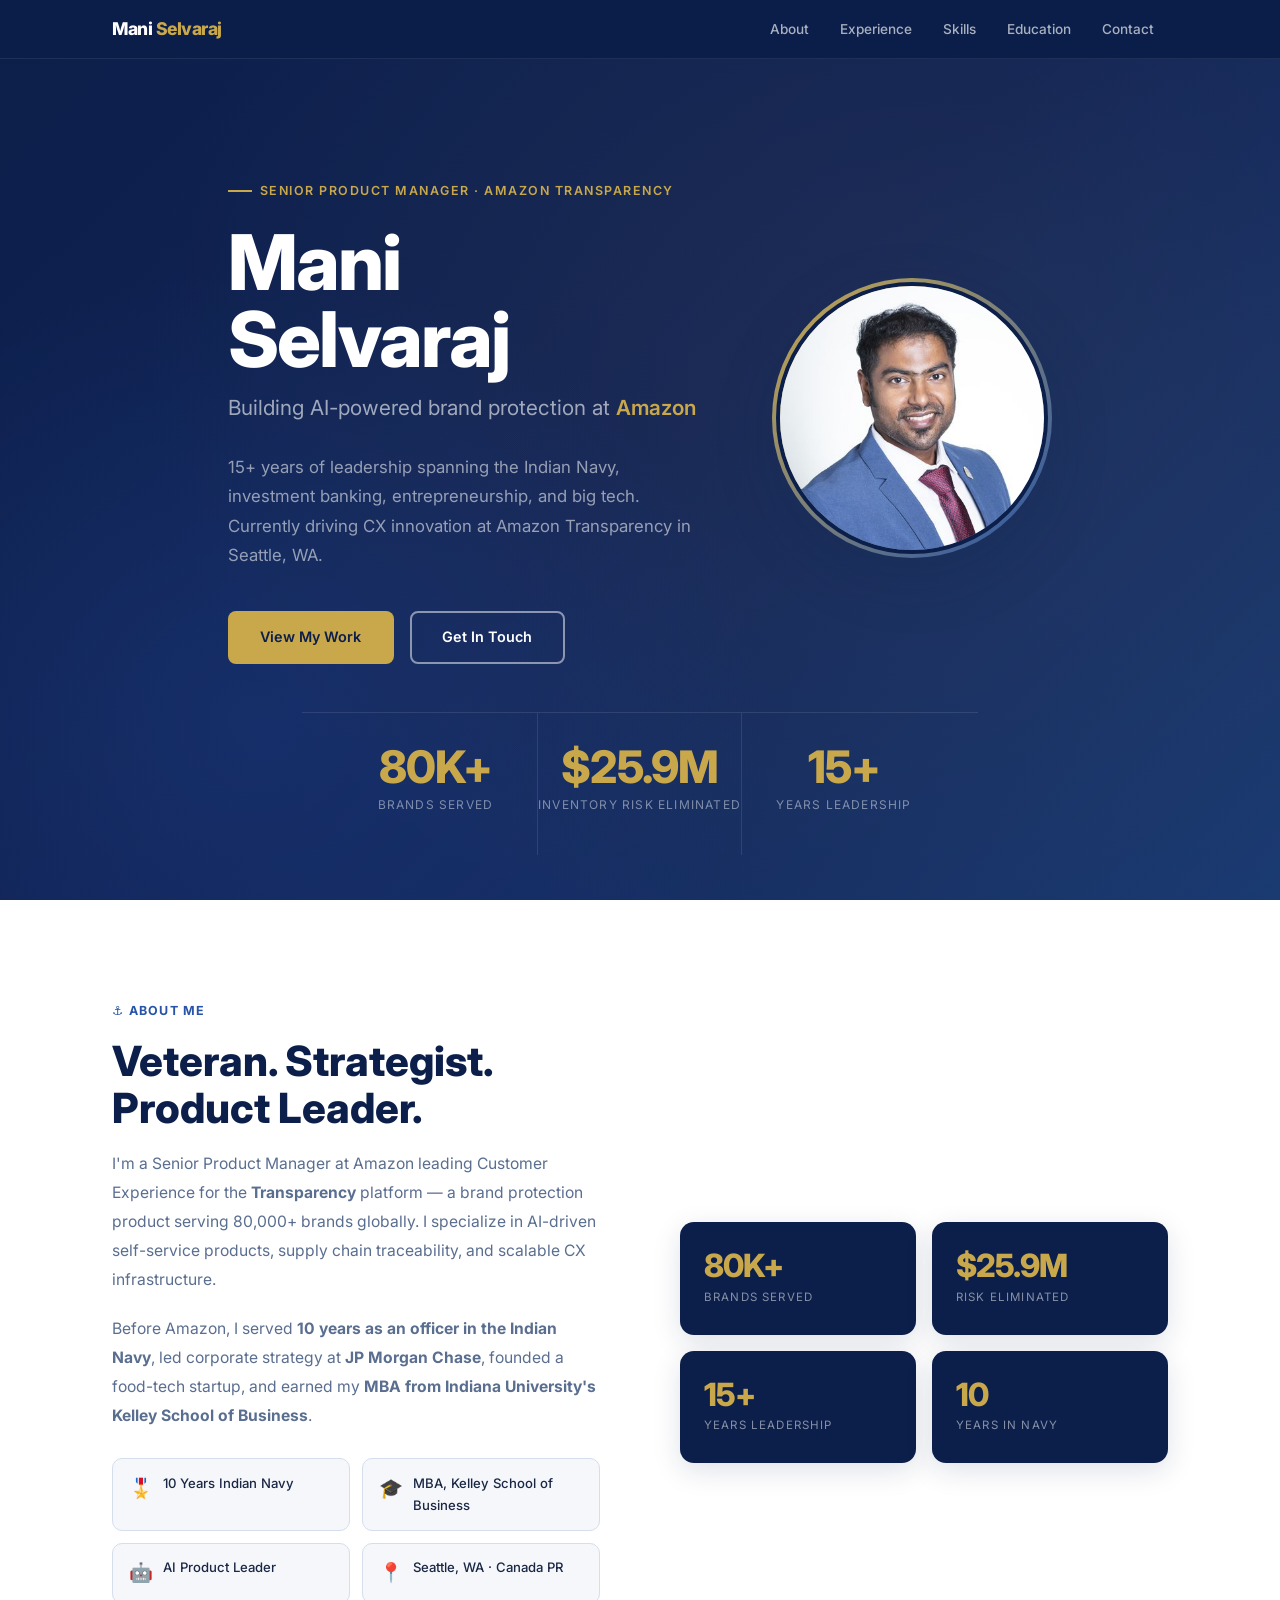
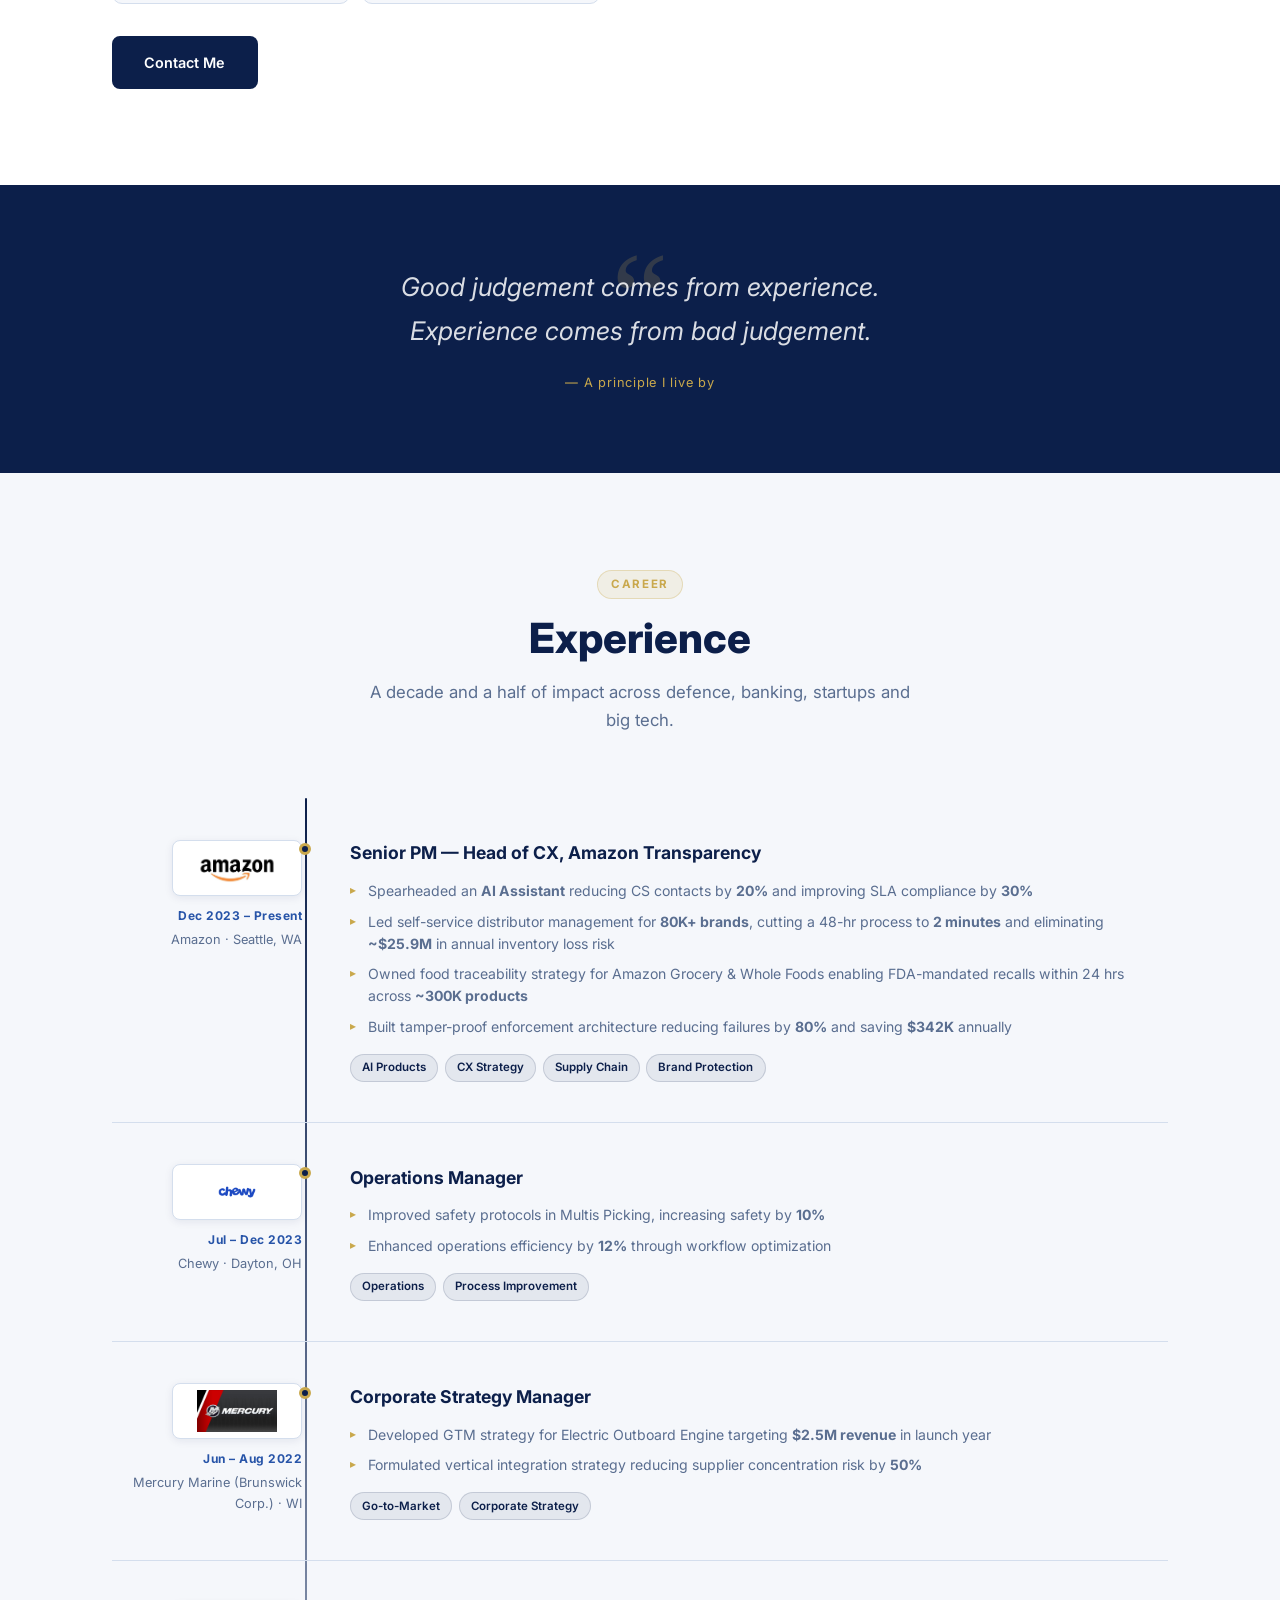
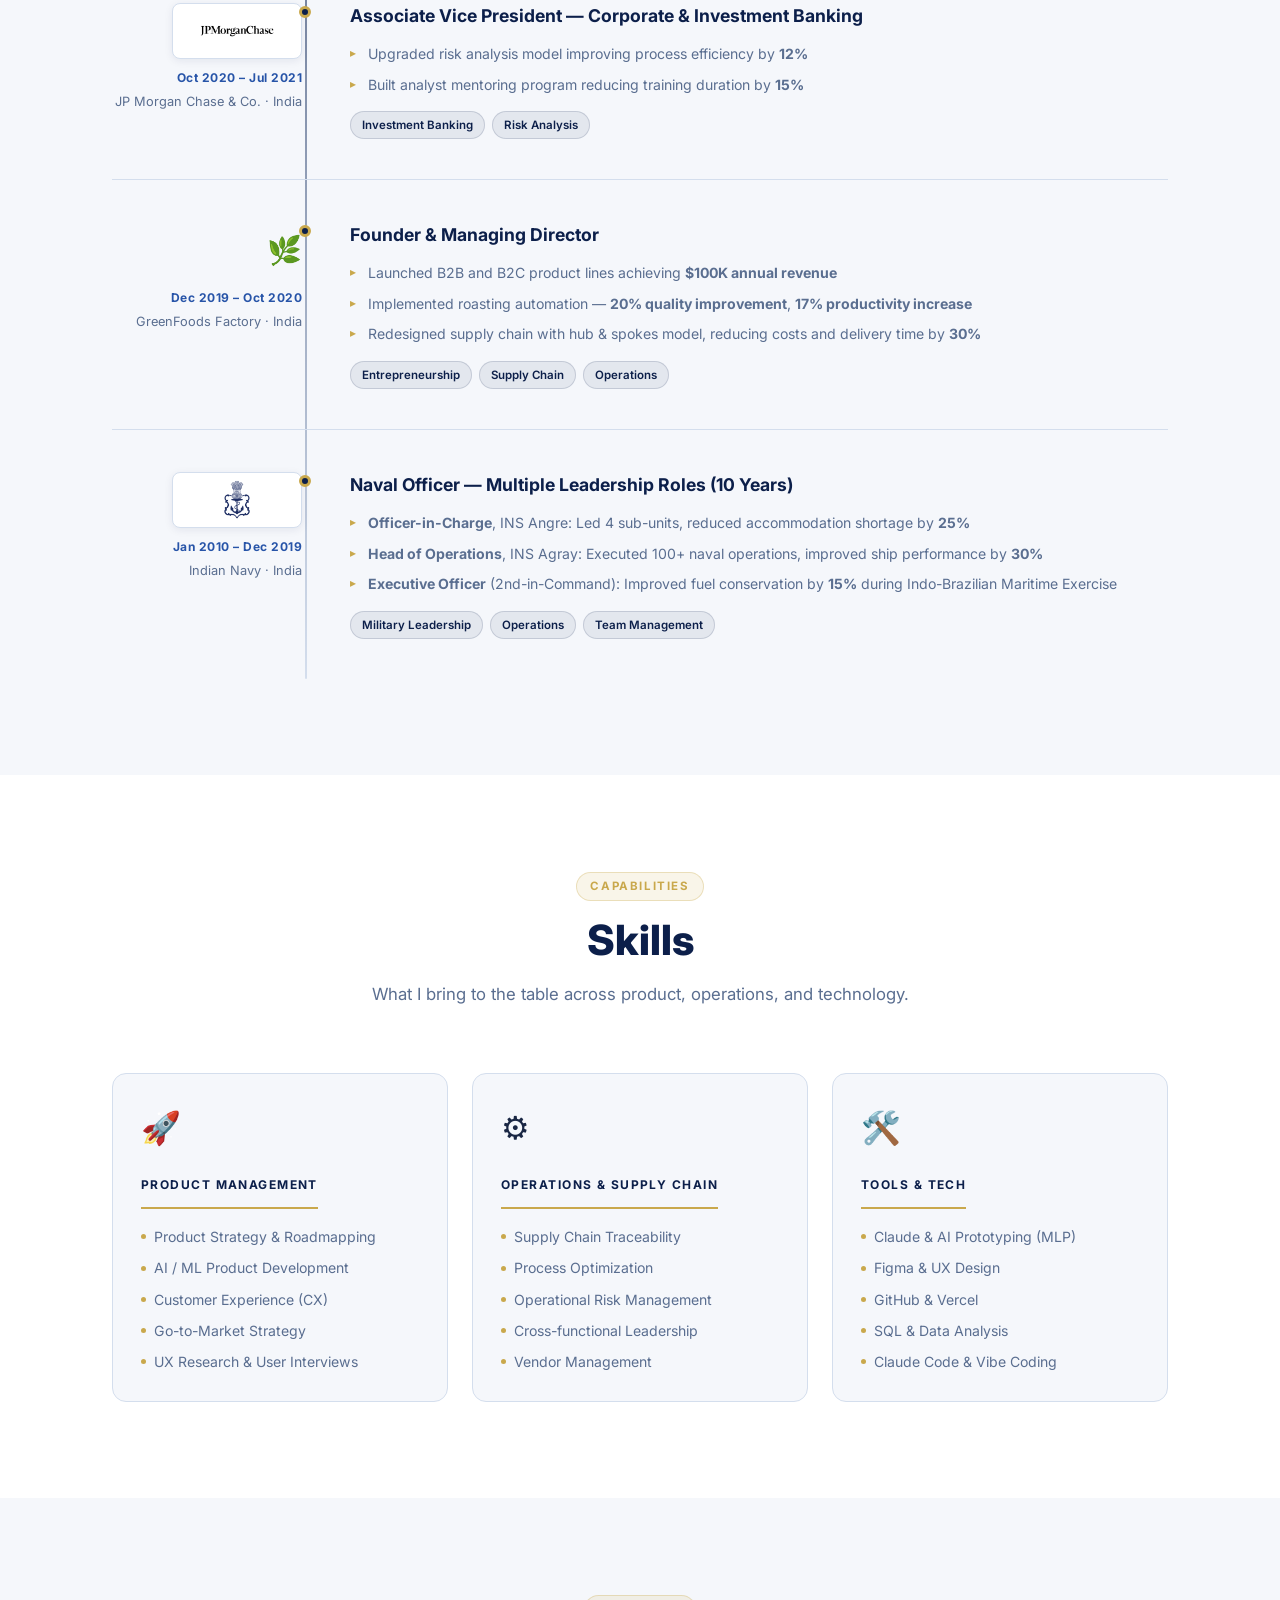
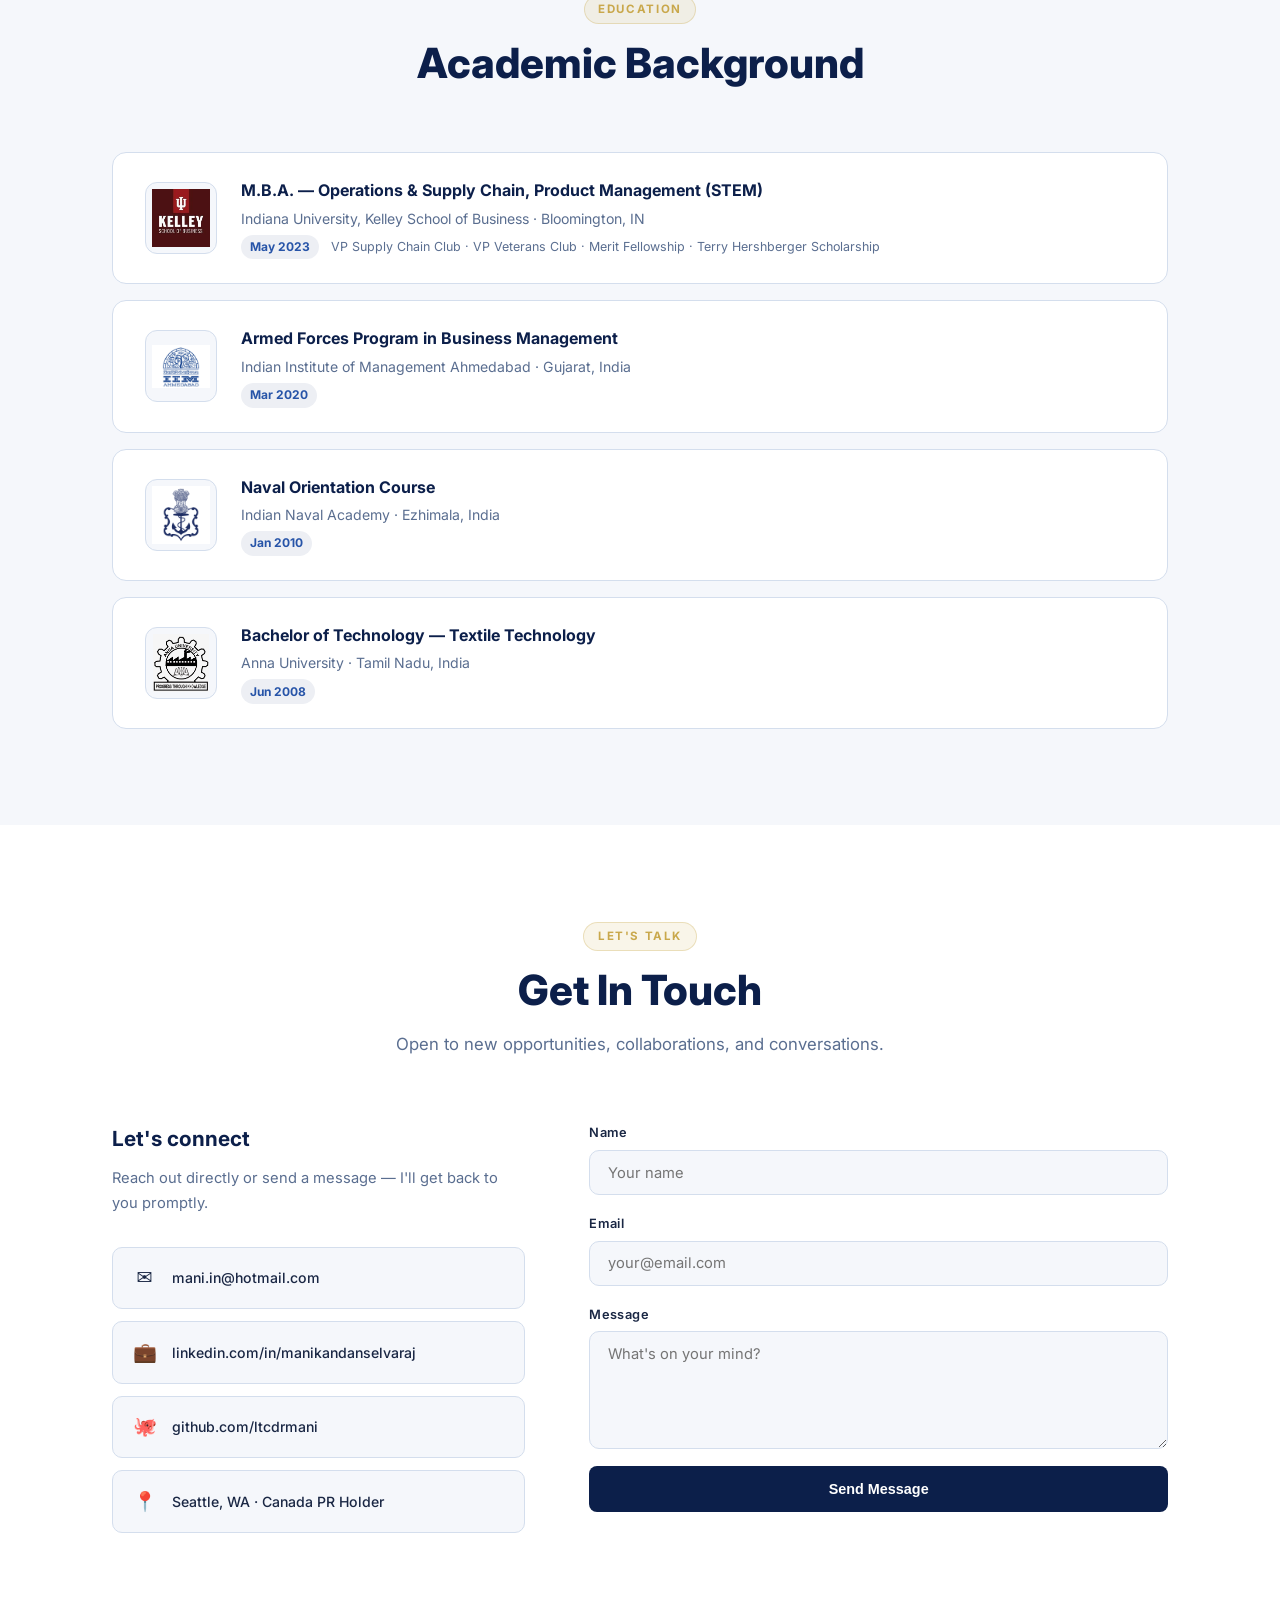
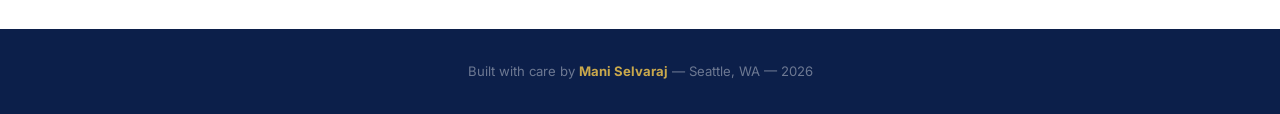
==== commit adb00447: "Replace duplicate photo in About with key stats grid Co-Authored-By: Claude Sonnet 4.6 <noreply@anth" ====
--- a/index.html
+++ b/index.html
@@ -81,12 +81,11 @@
           <a href="mailto:mani.in@hotmail.com" class="btn btn--navy">Contact Me</a>
         </div>
         <div class="about__visual">
-          <div class="about__photo-frame">
-            <img src="images/photo.jpg" alt="Mani Selvaraj" />
-          </div>
-          <div class="about__badge">
-            <strong>15+</strong>
-            Years of<br>Leadership
+          <div class="about__stats-box">
+            <div class="about__stat-item"><span class="about__stat-num">80K+</span><span class="about__stat-lbl">Brands Served</span></div>
+            <div class="about__stat-item"><span class="about__stat-num">$25.9M</span><span class="about__stat-lbl">Risk Eliminated</span></div>
+            <div class="about__stat-item"><span class="about__stat-num">15+</span><span class="about__stat-lbl">Years Leadership</span></div>
+            <div class="about__stat-item"><span class="about__stat-num">10</span><span class="about__stat-lbl">Years in Navy</span></div>
           </div>
         </div>
       </div>
--- a/styles.css
+++ b/styles.css
@@ -236,14 +236,24 @@
   width: 100%; height: 100%;
   object-fit: cover; object-position: center top;
 }
-.about__badge {
-  position: absolute; bottom: 24px; left: -16px;
-  background: var(--navy); color: #fff;
-  border-radius: 14px; padding: 1rem 1.25rem;
+.about__stats-box {
+  display: grid; grid-template-columns: 1fr 1fr; gap: 1rem;
+  width: 100%;
+}
+.about__stat-item {
+  background: var(--navy); border-radius: var(--radius);
+  padding: 1.75rem 1.5rem;
+  display: flex; flex-direction: column; gap: .35rem;
   box-shadow: var(--shadow-md);
-  font-size: .82rem;
-}
-.about__badge strong { display: block; font-size: 1.3rem; color: var(--gold); }
+}
+.about__stat-num {
+  font-size: clamp(1.6rem, 2.5vw, 2.2rem);
+  font-weight: 800; color: var(--gold); letter-spacing: -1px; line-height: 1;
+}
+.about__stat-lbl {
+  font-size: .72rem; text-transform: uppercase;
+  letter-spacing: .1em; color: rgba(255,255,255,.5);
+}
 
 /* ─── EXPERIENCE ─────────────────────────────────────────────────── */
 .experience { background: var(--off-white); }
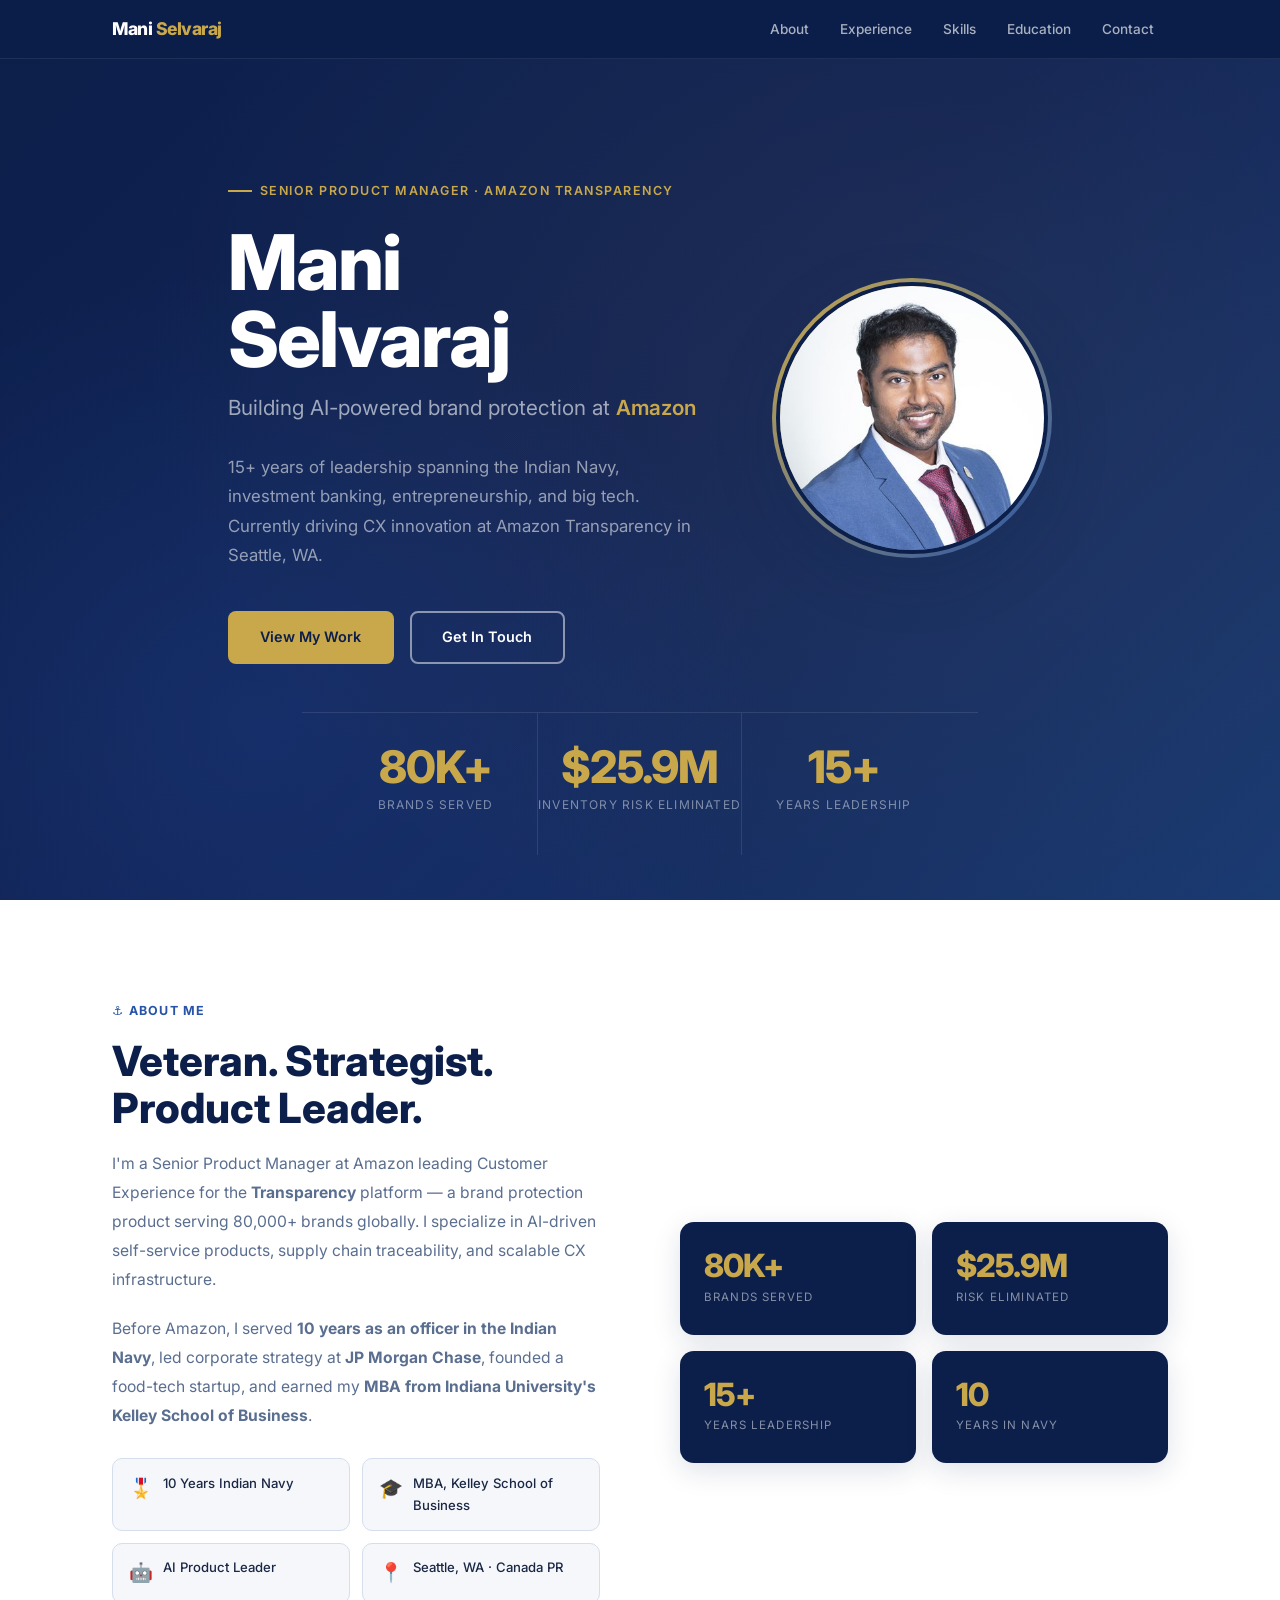
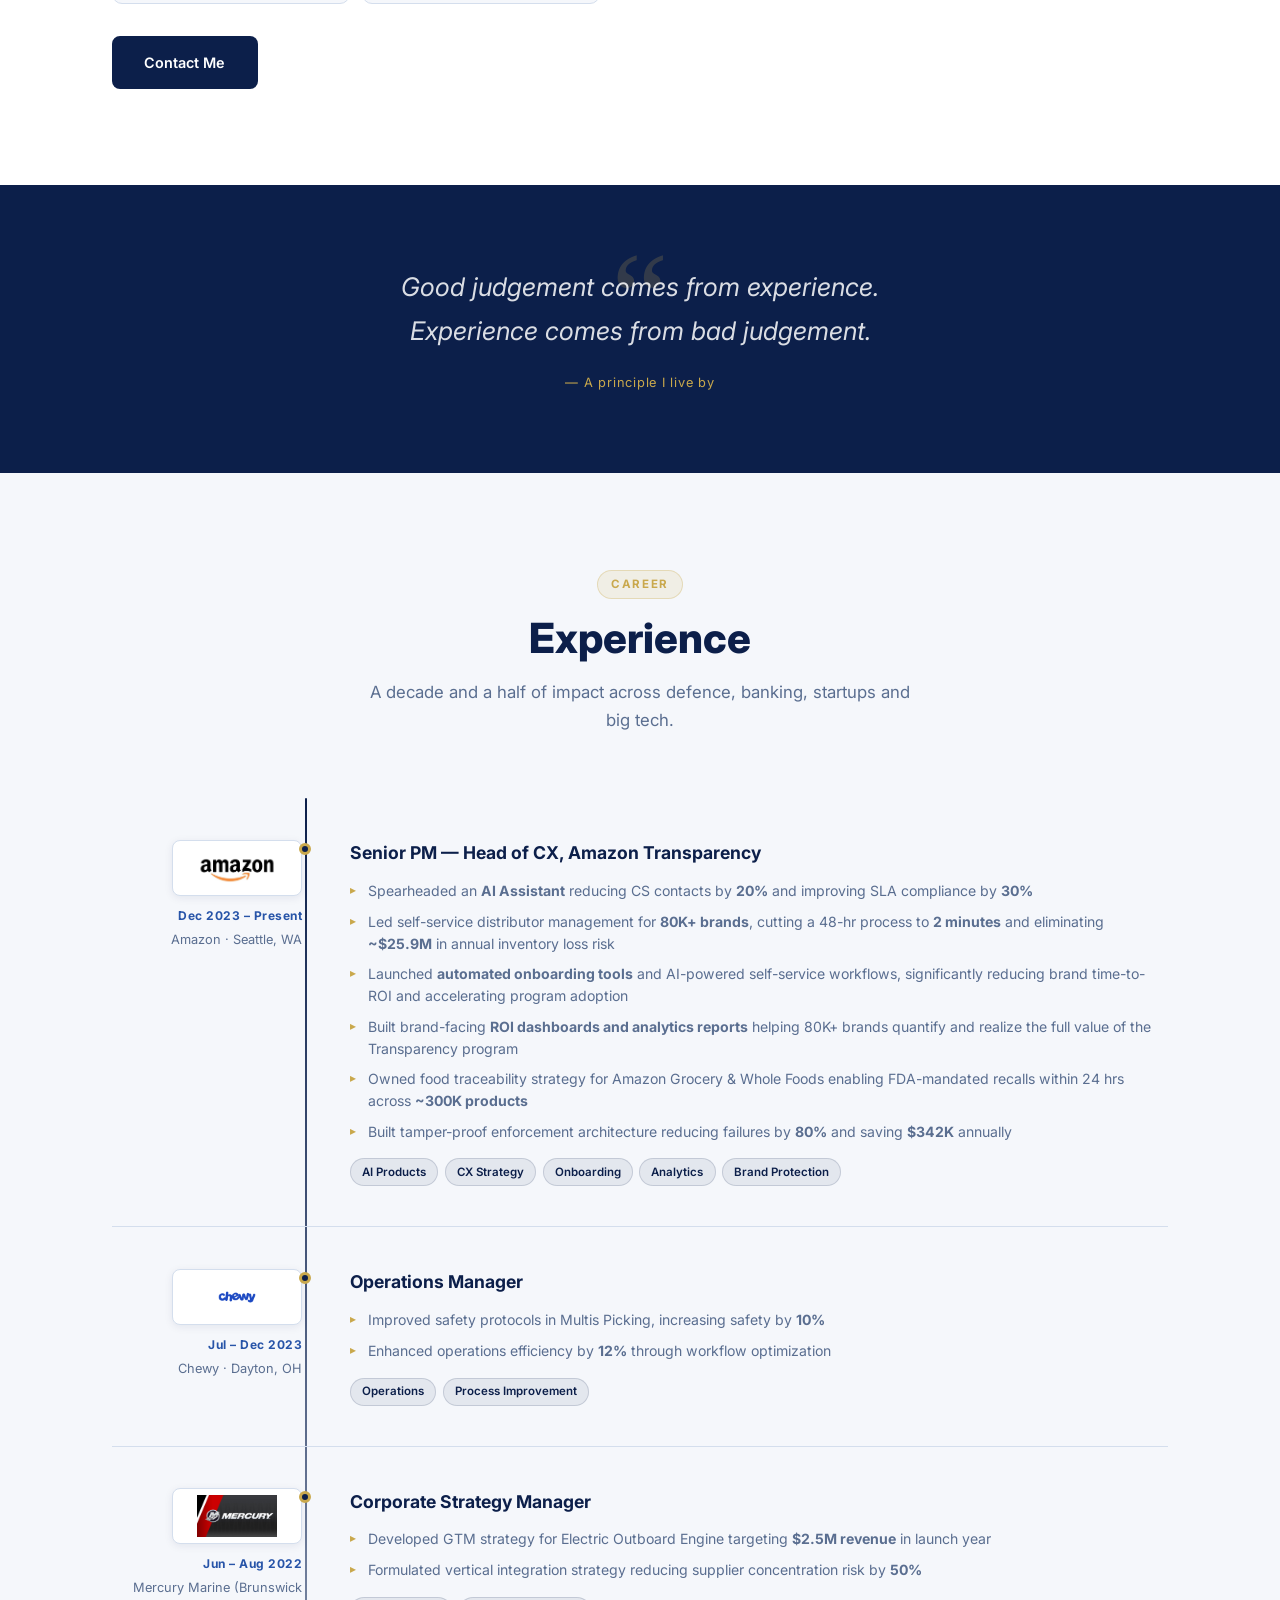
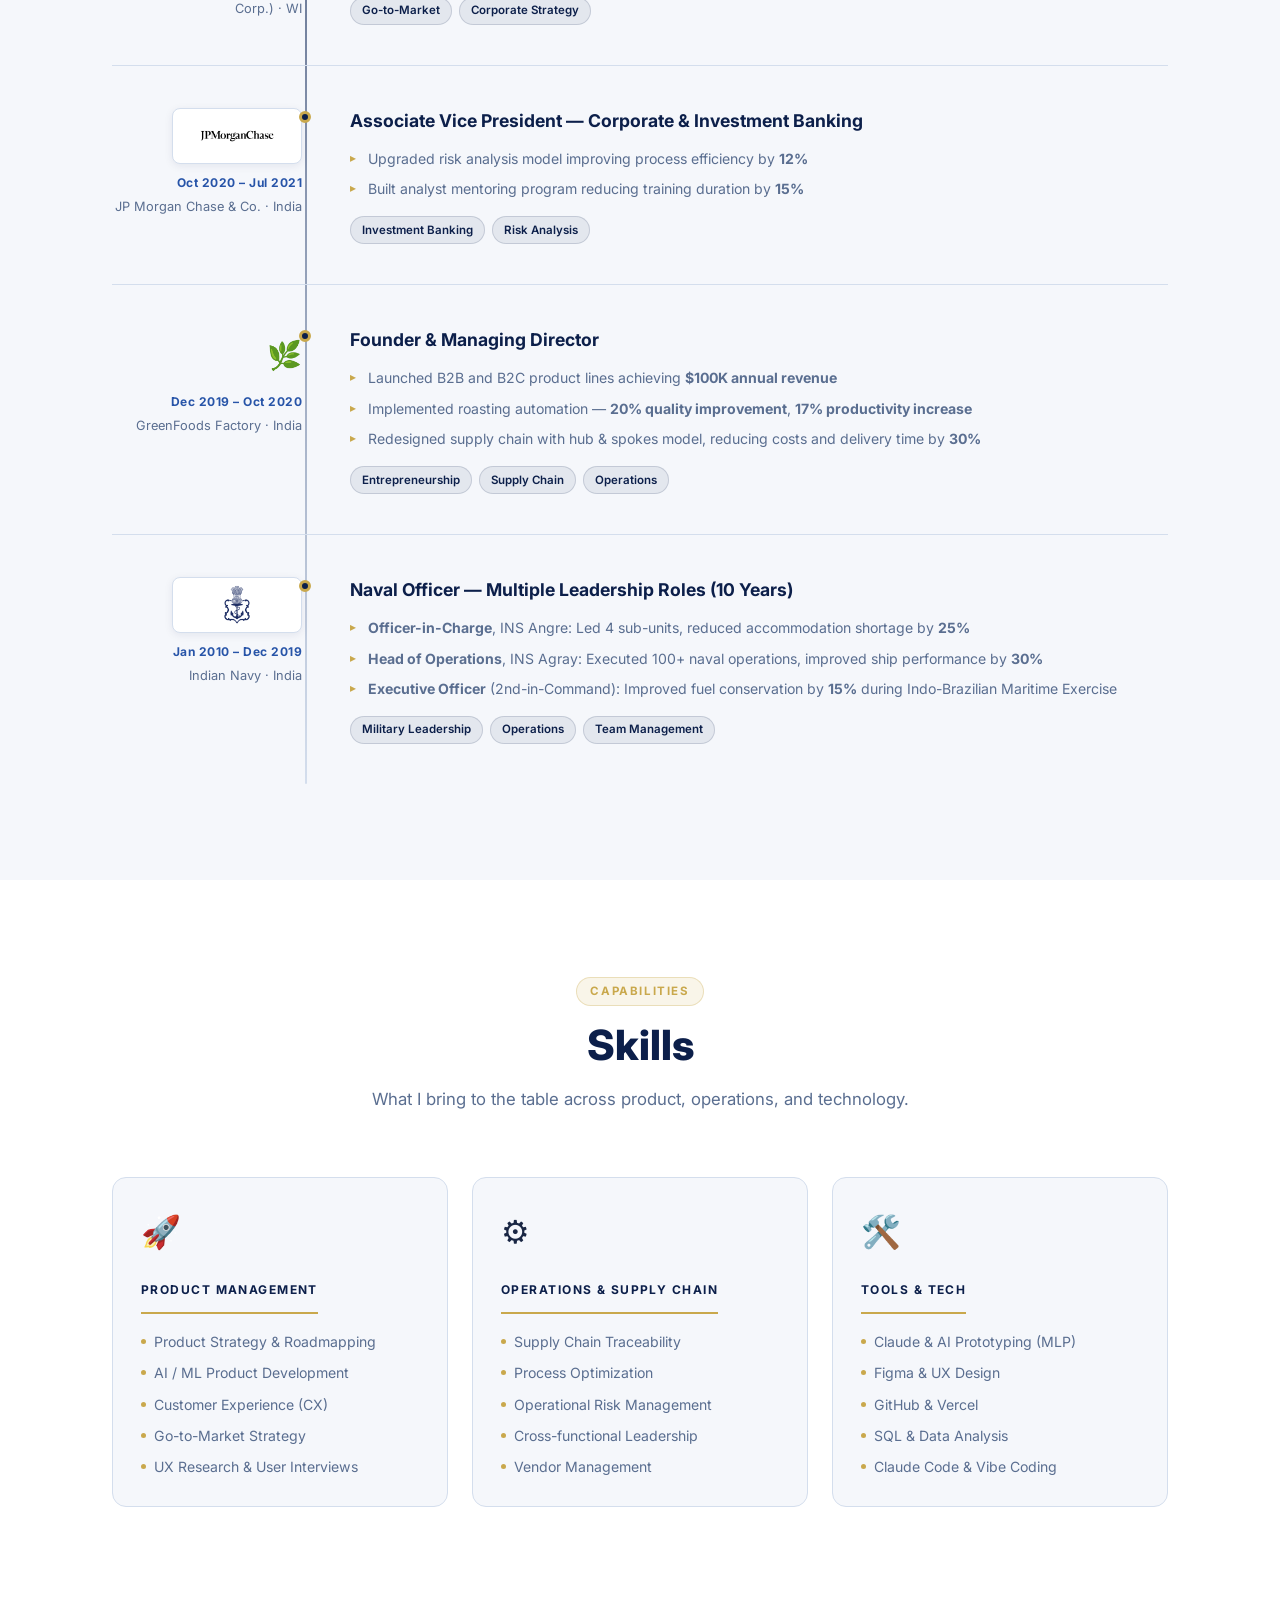
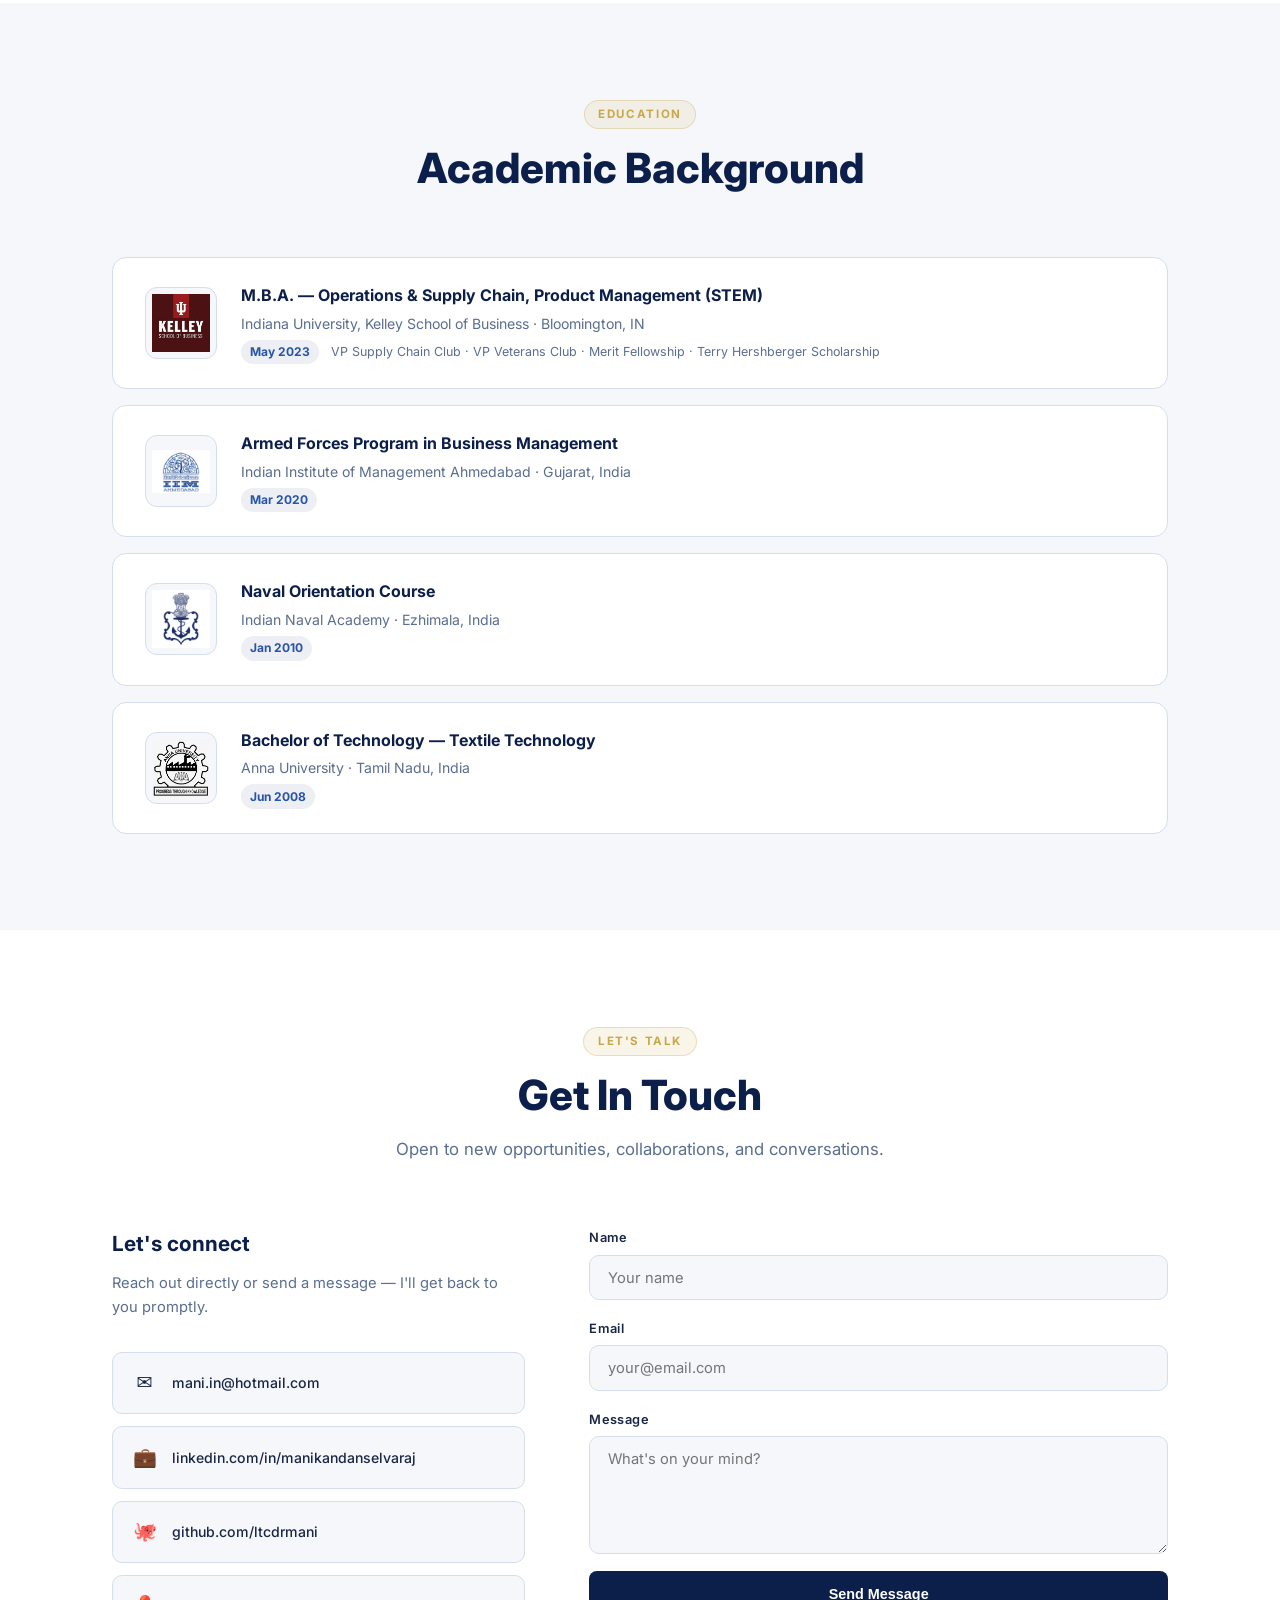
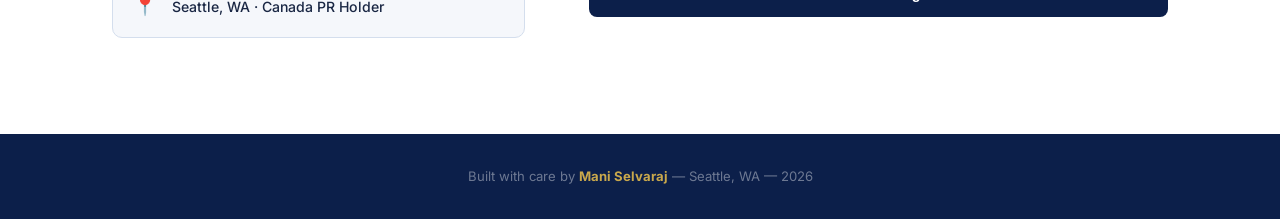
==== commit f6533ed8: "Add onboarding automation and ROI dashboard bullets to Amazon role Co-Authored-By: Claude Sonnet 4.6" ====
--- a/index.html
+++ b/index.html
@@ -123,11 +123,13 @@
             <ul class="timeline__bullets">
               <li>Spearheaded an <strong>AI Assistant</strong> reducing CS contacts by <strong>20%</strong> and improving SLA compliance by <strong>30%</strong></li>
               <li>Led self-service distributor management for <strong>80K+ brands</strong>, cutting a 48-hr process to <strong>2 minutes</strong> and eliminating <strong>~$25.9M</strong> in annual inventory loss risk</li>
+              <li>Launched <strong>automated onboarding tools</strong> and AI-powered self-service workflows, significantly reducing brand time-to-ROI and accelerating program adoption</li>
+              <li>Built brand-facing <strong>ROI dashboards and analytics reports</strong> helping 80K+ brands quantify and realize the full value of the Transparency program</li>
               <li>Owned food traceability strategy for Amazon Grocery &amp; Whole Foods enabling FDA-mandated recalls within 24 hrs across <strong>~300K products</strong></li>
               <li>Built tamper-proof enforcement architecture reducing failures by <strong>80%</strong> and saving <strong>$342K</strong> annually</li>
             </ul>
             <div class="timeline__tags">
-              <span class="tag">AI Products</span><span class="tag">CX Strategy</span><span class="tag">Supply Chain</span><span class="tag">Brand Protection</span>
+              <span class="tag">AI Products</span><span class="tag">CX Strategy</span><span class="tag">Onboarding</span><span class="tag">Analytics</span><span class="tag">Brand Protection</span>
             </div>
           </div>
         </div>
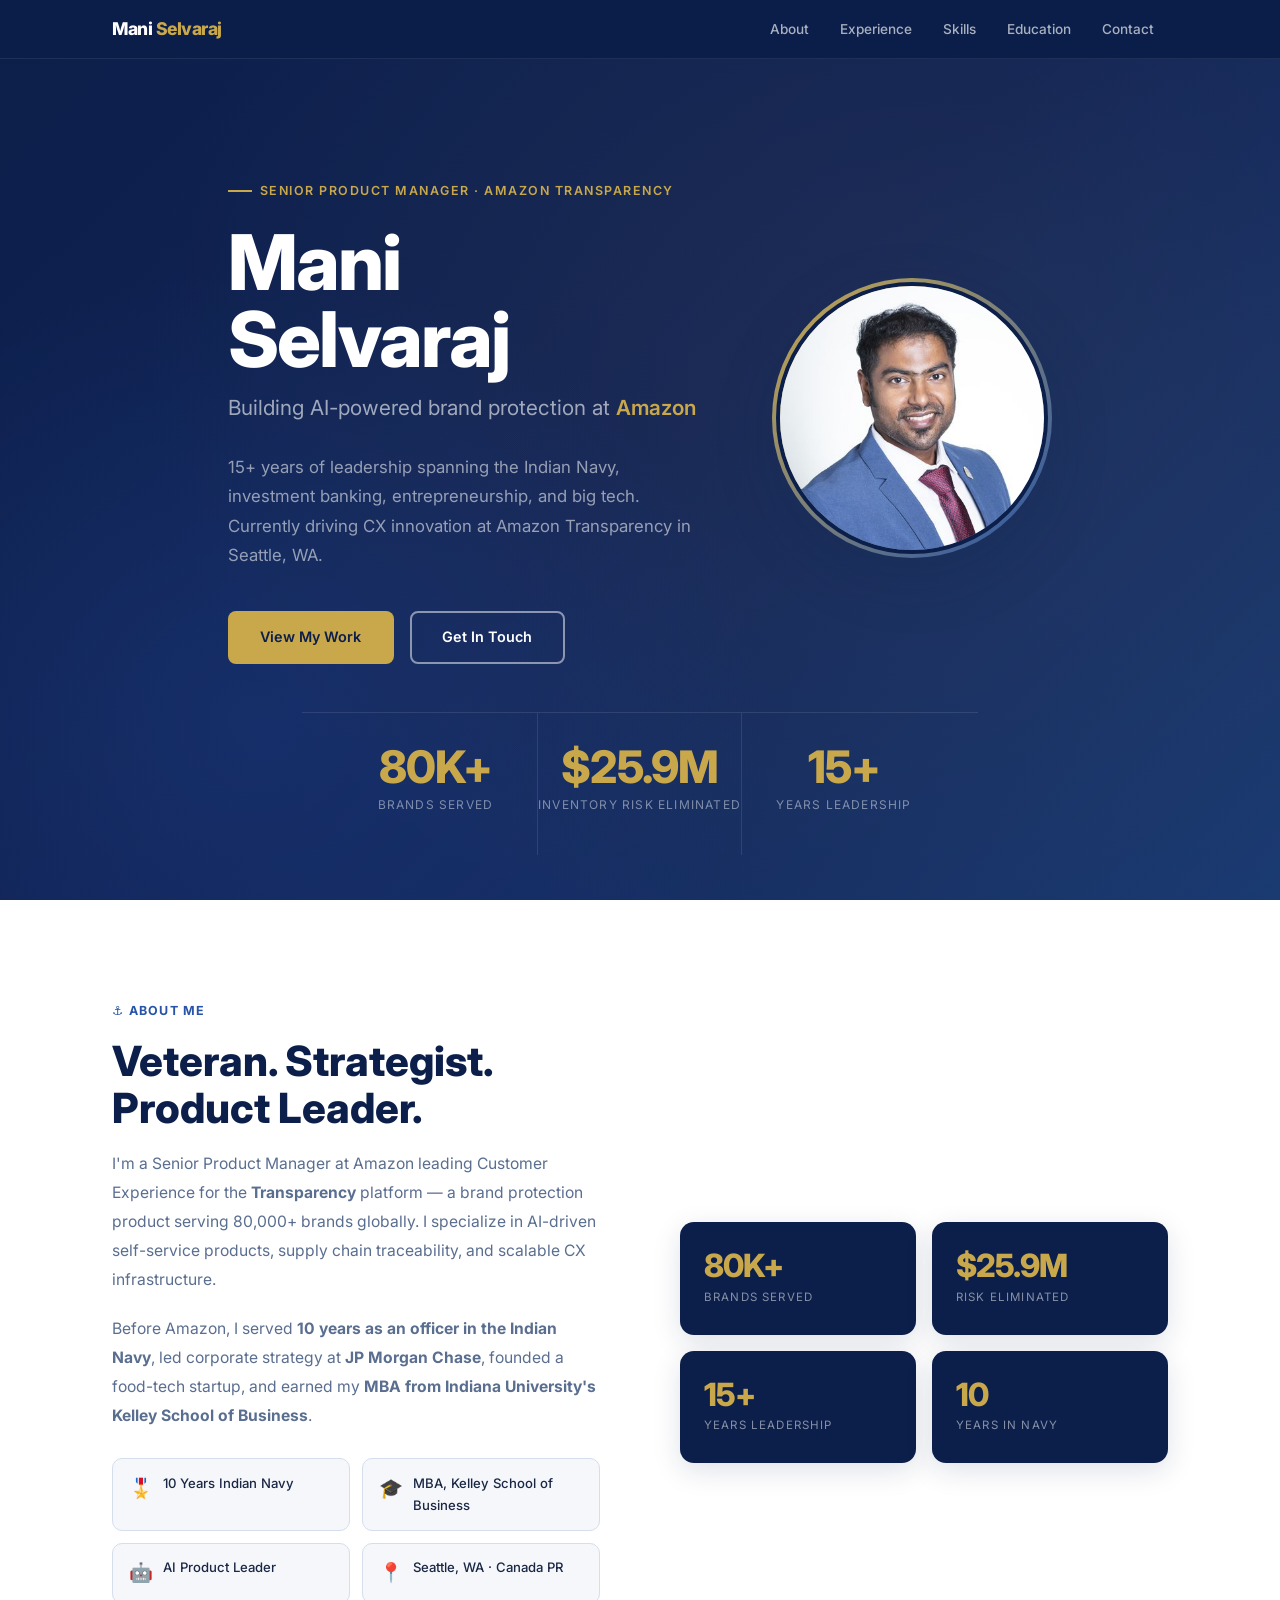
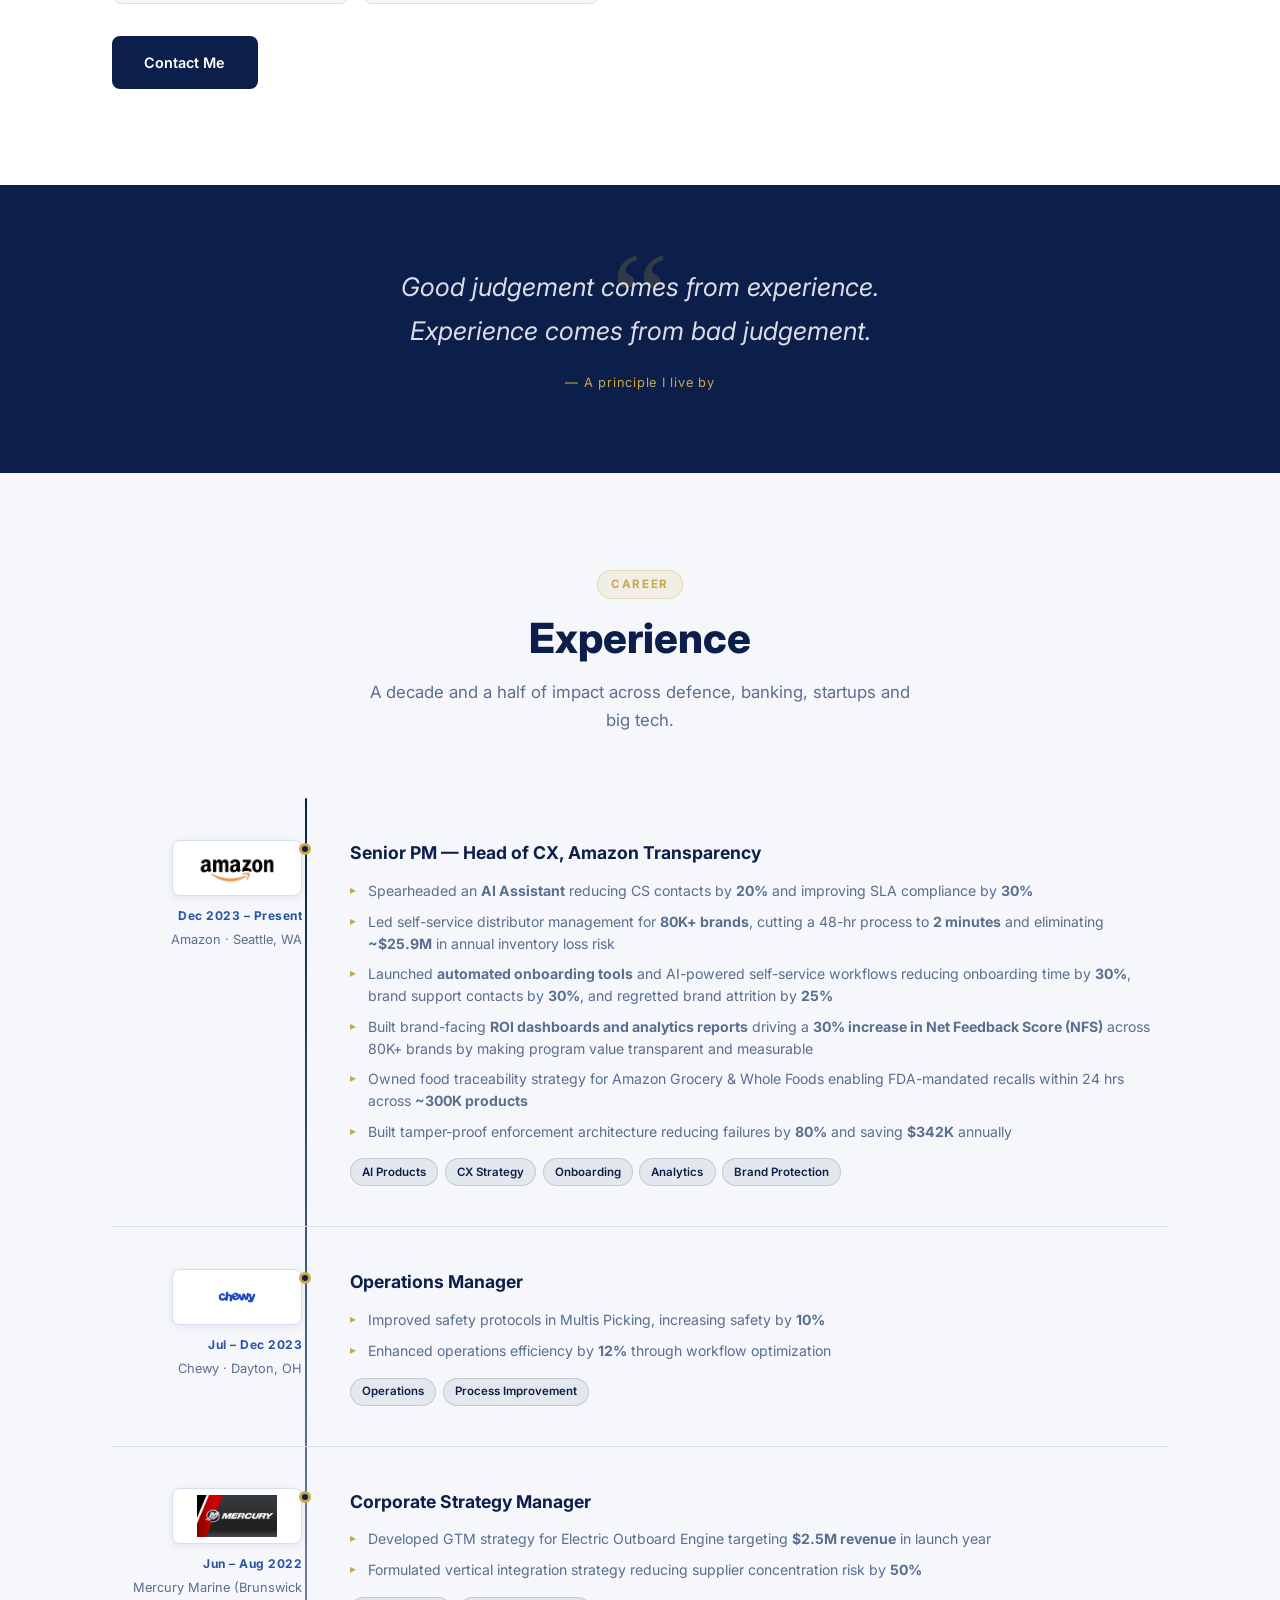
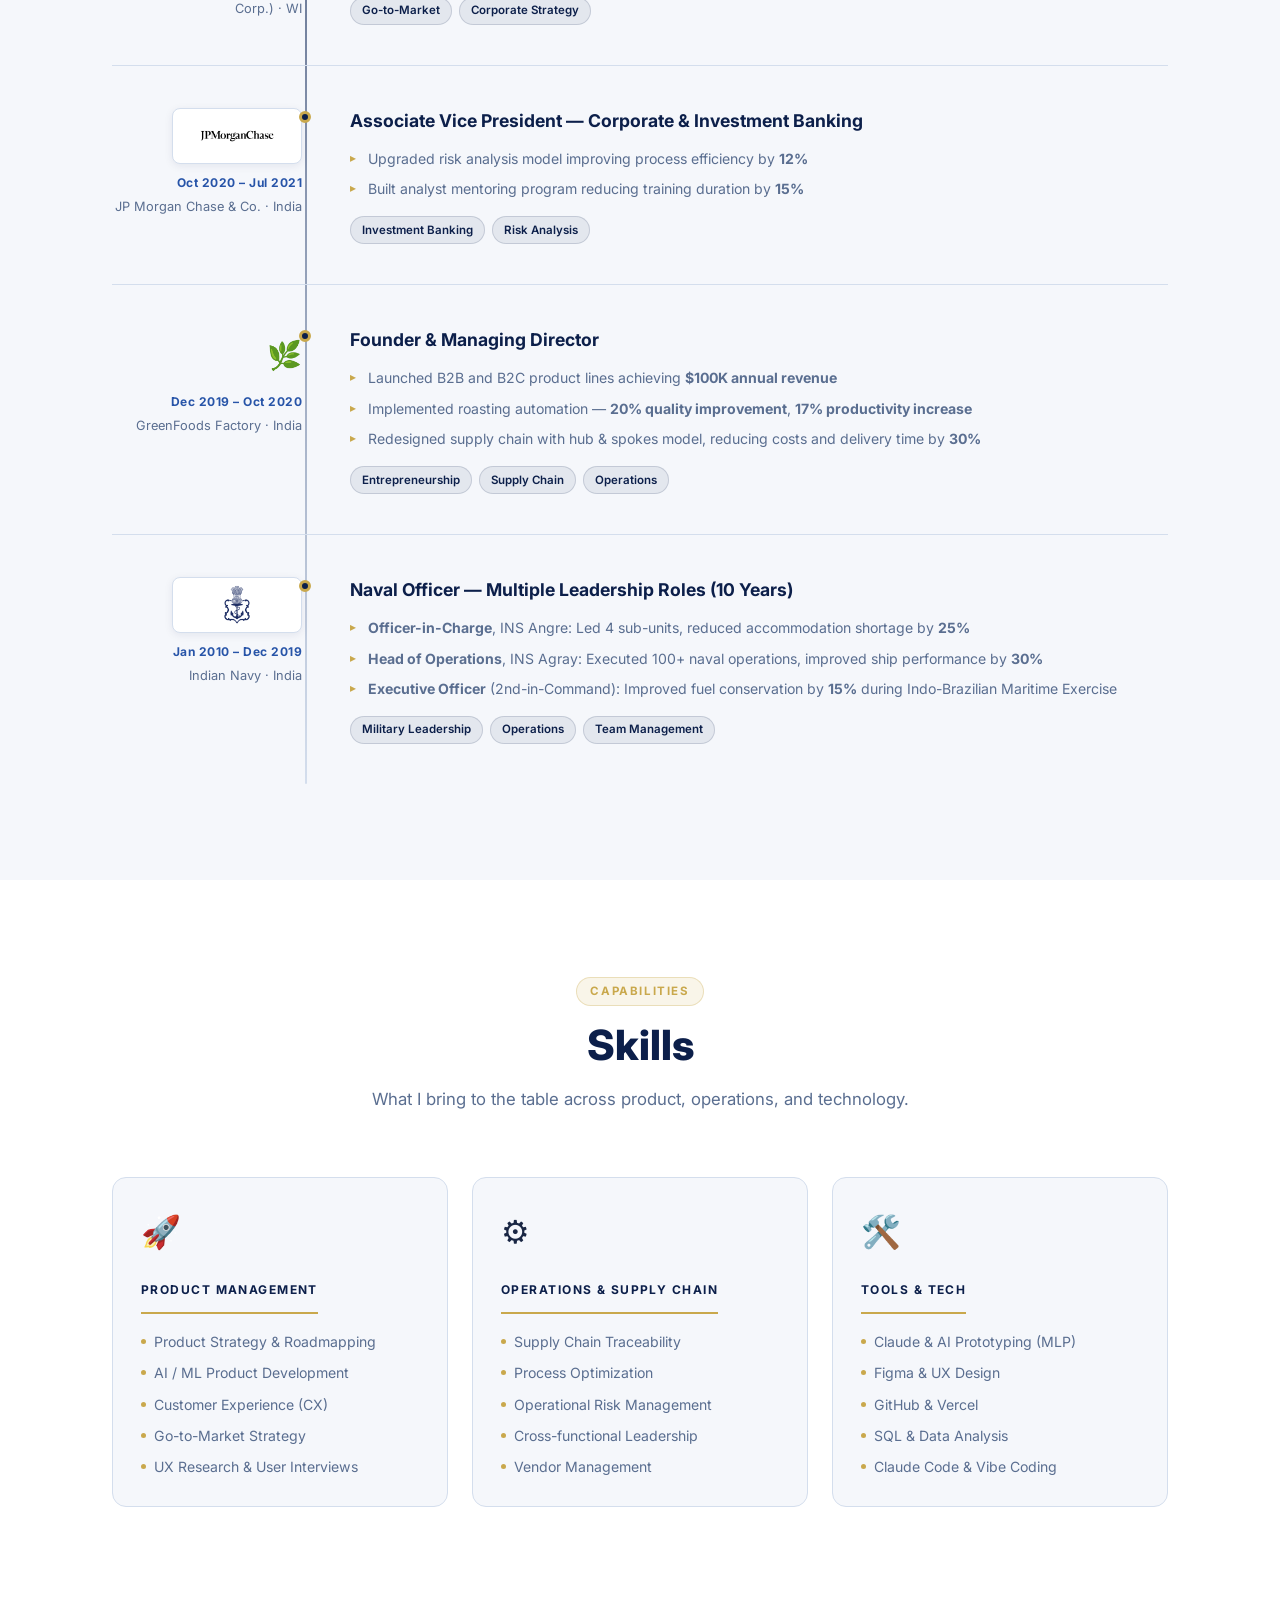
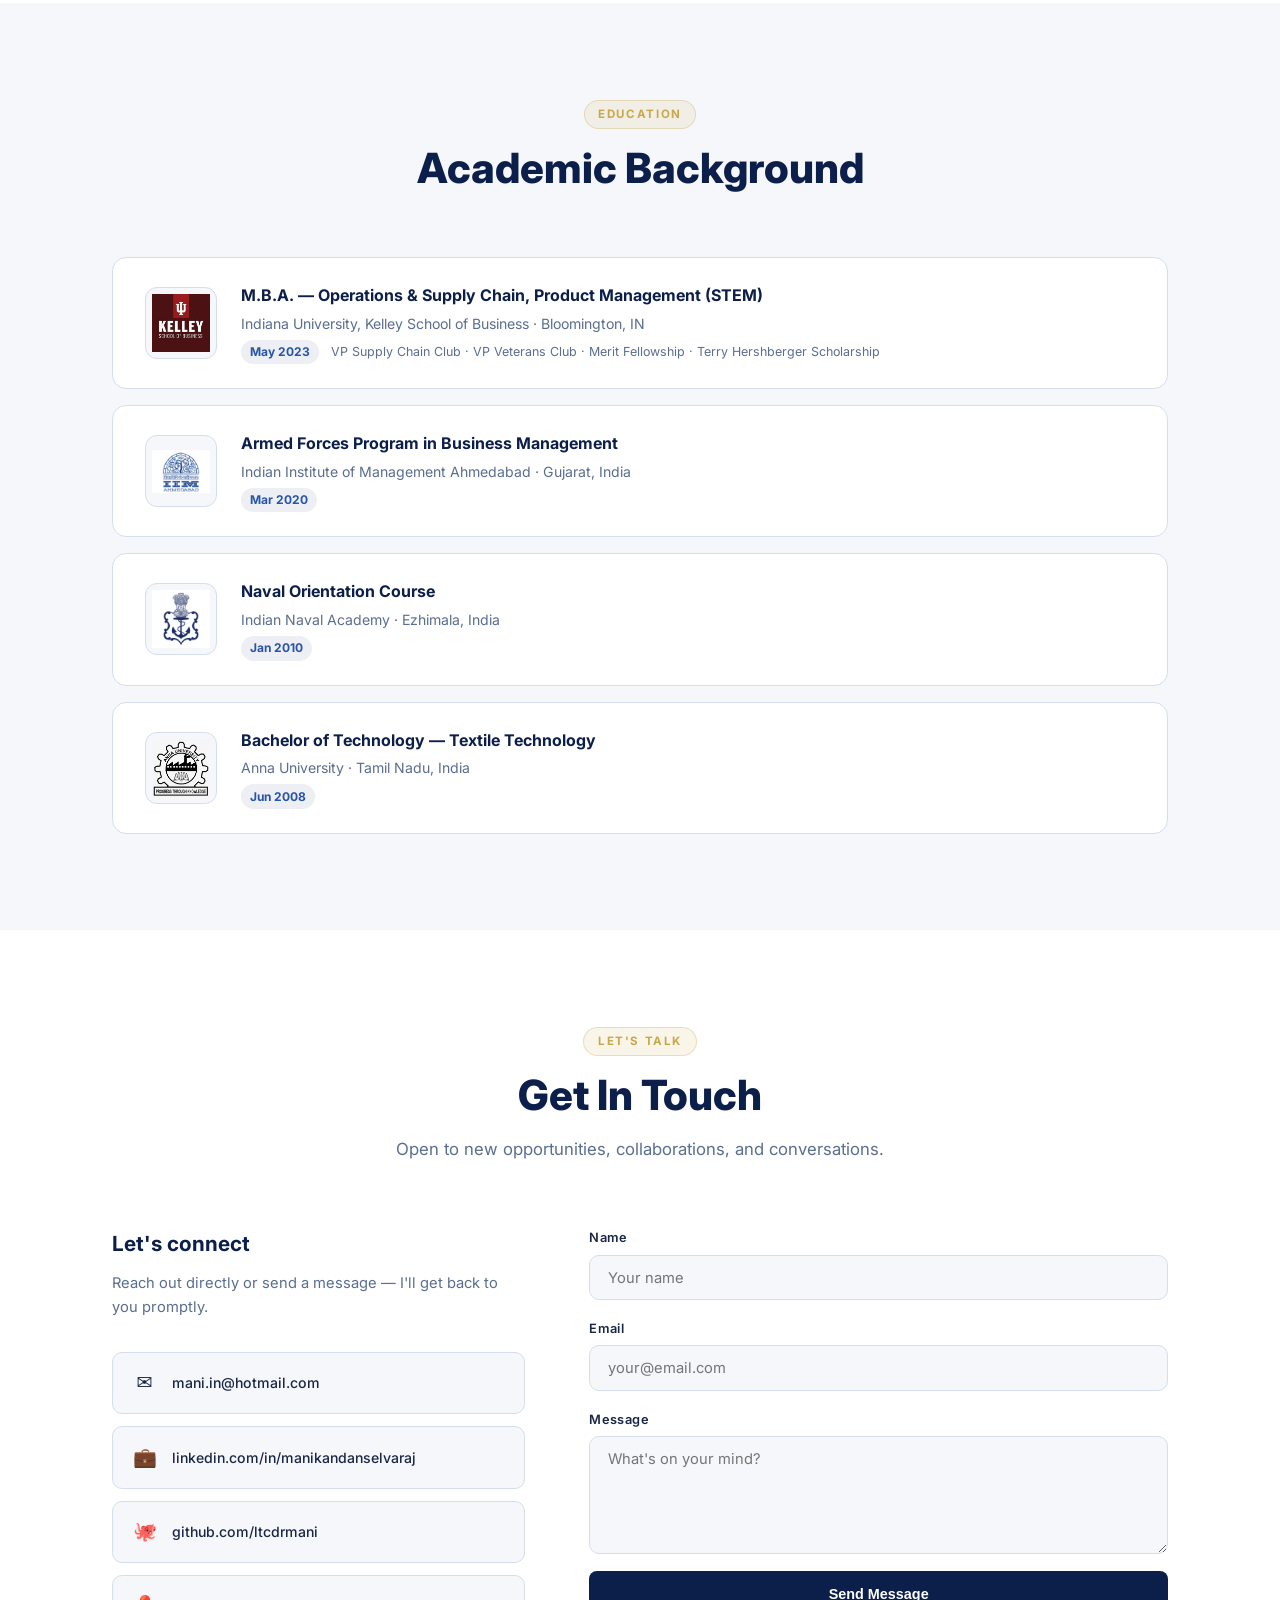
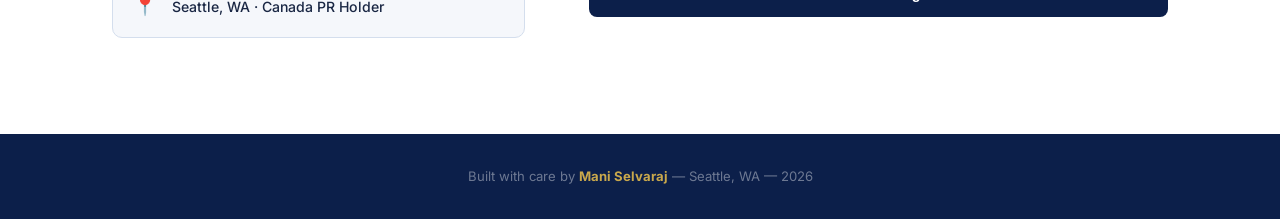
==== commit 2053b161: "Add real metrics to onboarding and ROI dashboard bullets - 30% reduction in onboarding time - 30% re" ====
--- a/index.html
+++ b/index.html
@@ -123,8 +123,8 @@
             <ul class="timeline__bullets">
               <li>Spearheaded an <strong>AI Assistant</strong> reducing CS contacts by <strong>20%</strong> and improving SLA compliance by <strong>30%</strong></li>
               <li>Led self-service distributor management for <strong>80K+ brands</strong>, cutting a 48-hr process to <strong>2 minutes</strong> and eliminating <strong>~$25.9M</strong> in annual inventory loss risk</li>
-              <li>Launched <strong>automated onboarding tools</strong> and AI-powered self-service workflows, significantly reducing brand time-to-ROI and accelerating program adoption</li>
-              <li>Built brand-facing <strong>ROI dashboards and analytics reports</strong> helping 80K+ brands quantify and realize the full value of the Transparency program</li>
+              <li>Launched <strong>automated onboarding tools</strong> and AI-powered self-service workflows reducing onboarding time by <strong>30%</strong>, brand support contacts by <strong>30%</strong>, and regretted brand attrition by <strong>25%</strong></li>
+              <li>Built brand-facing <strong>ROI dashboards and analytics reports</strong> driving a <strong>30% increase in Net Feedback Score (NFS)</strong> across 80K+ brands by making program value transparent and measurable</li>
               <li>Owned food traceability strategy for Amazon Grocery &amp; Whole Foods enabling FDA-mandated recalls within 24 hrs across <strong>~300K products</strong></li>
               <li>Built tamper-proof enforcement architecture reducing failures by <strong>80%</strong> and saving <strong>$342K</strong> annually</li>
             </ul>
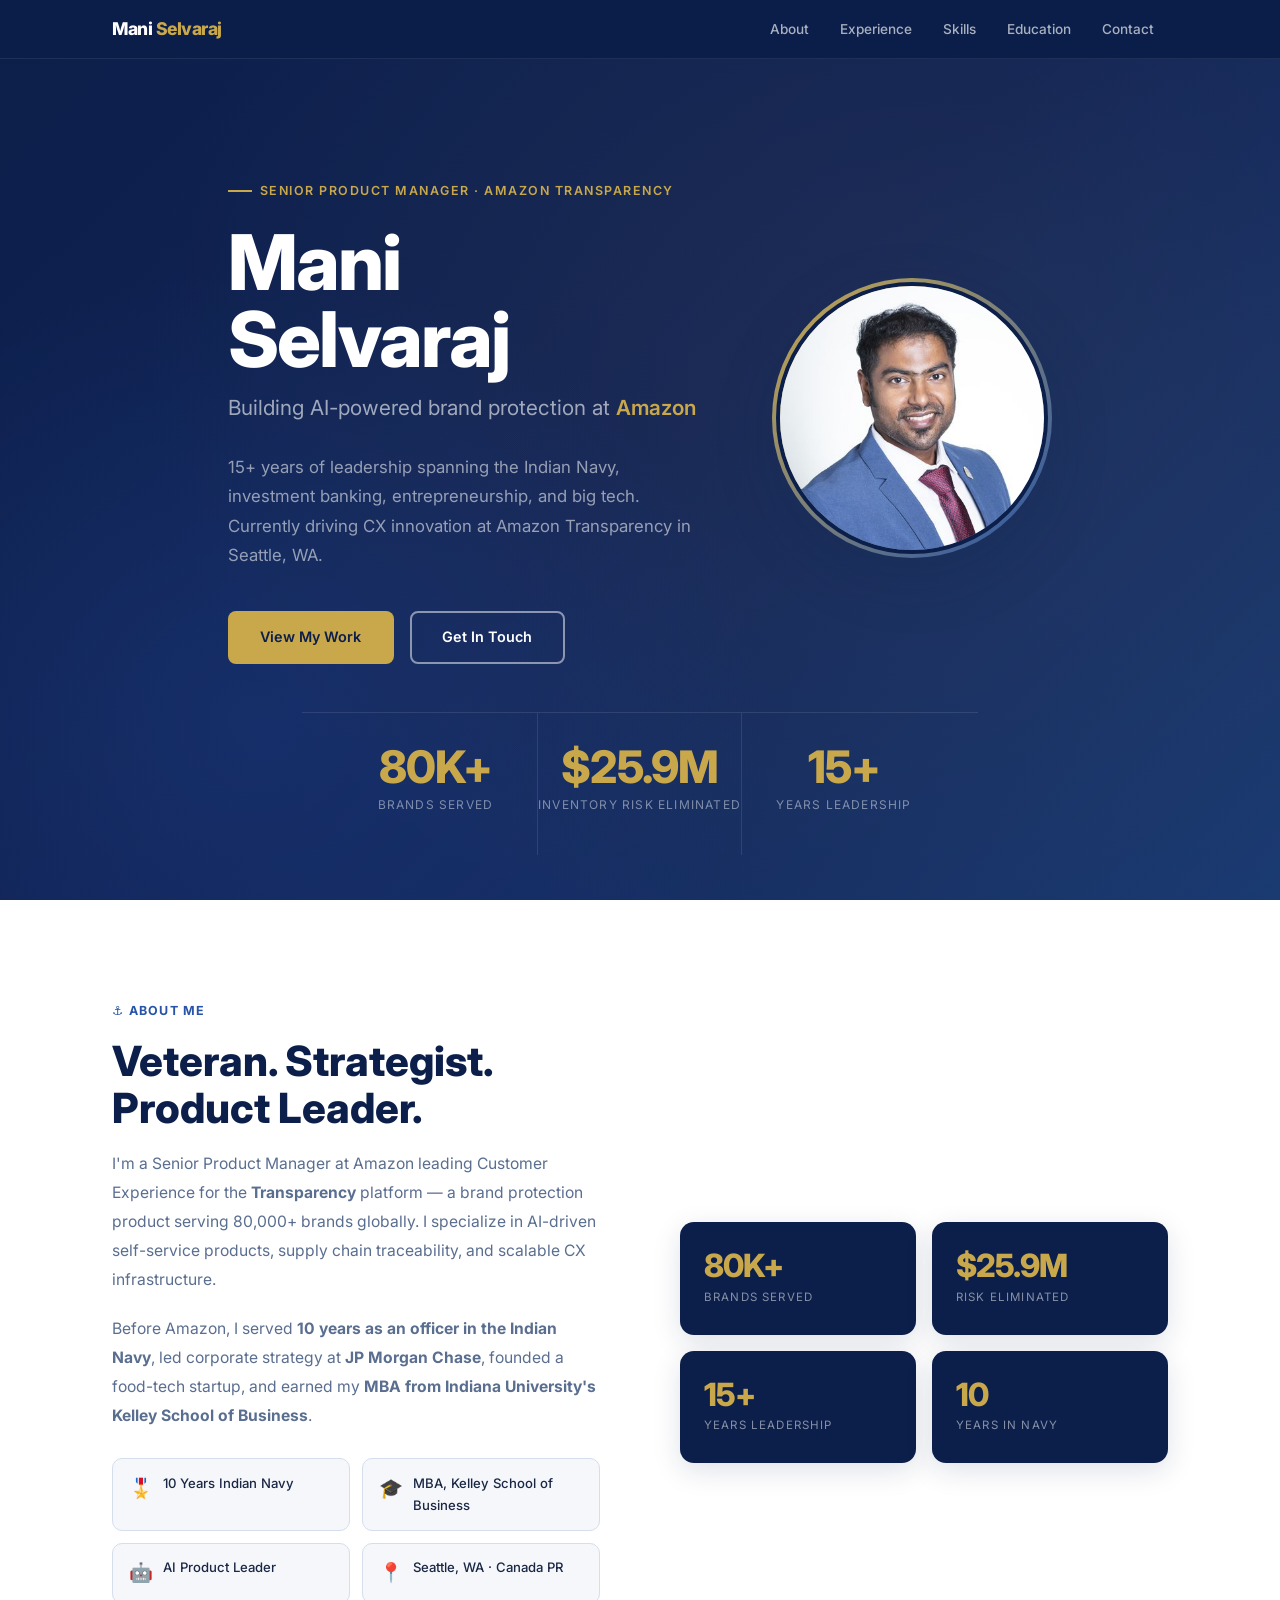
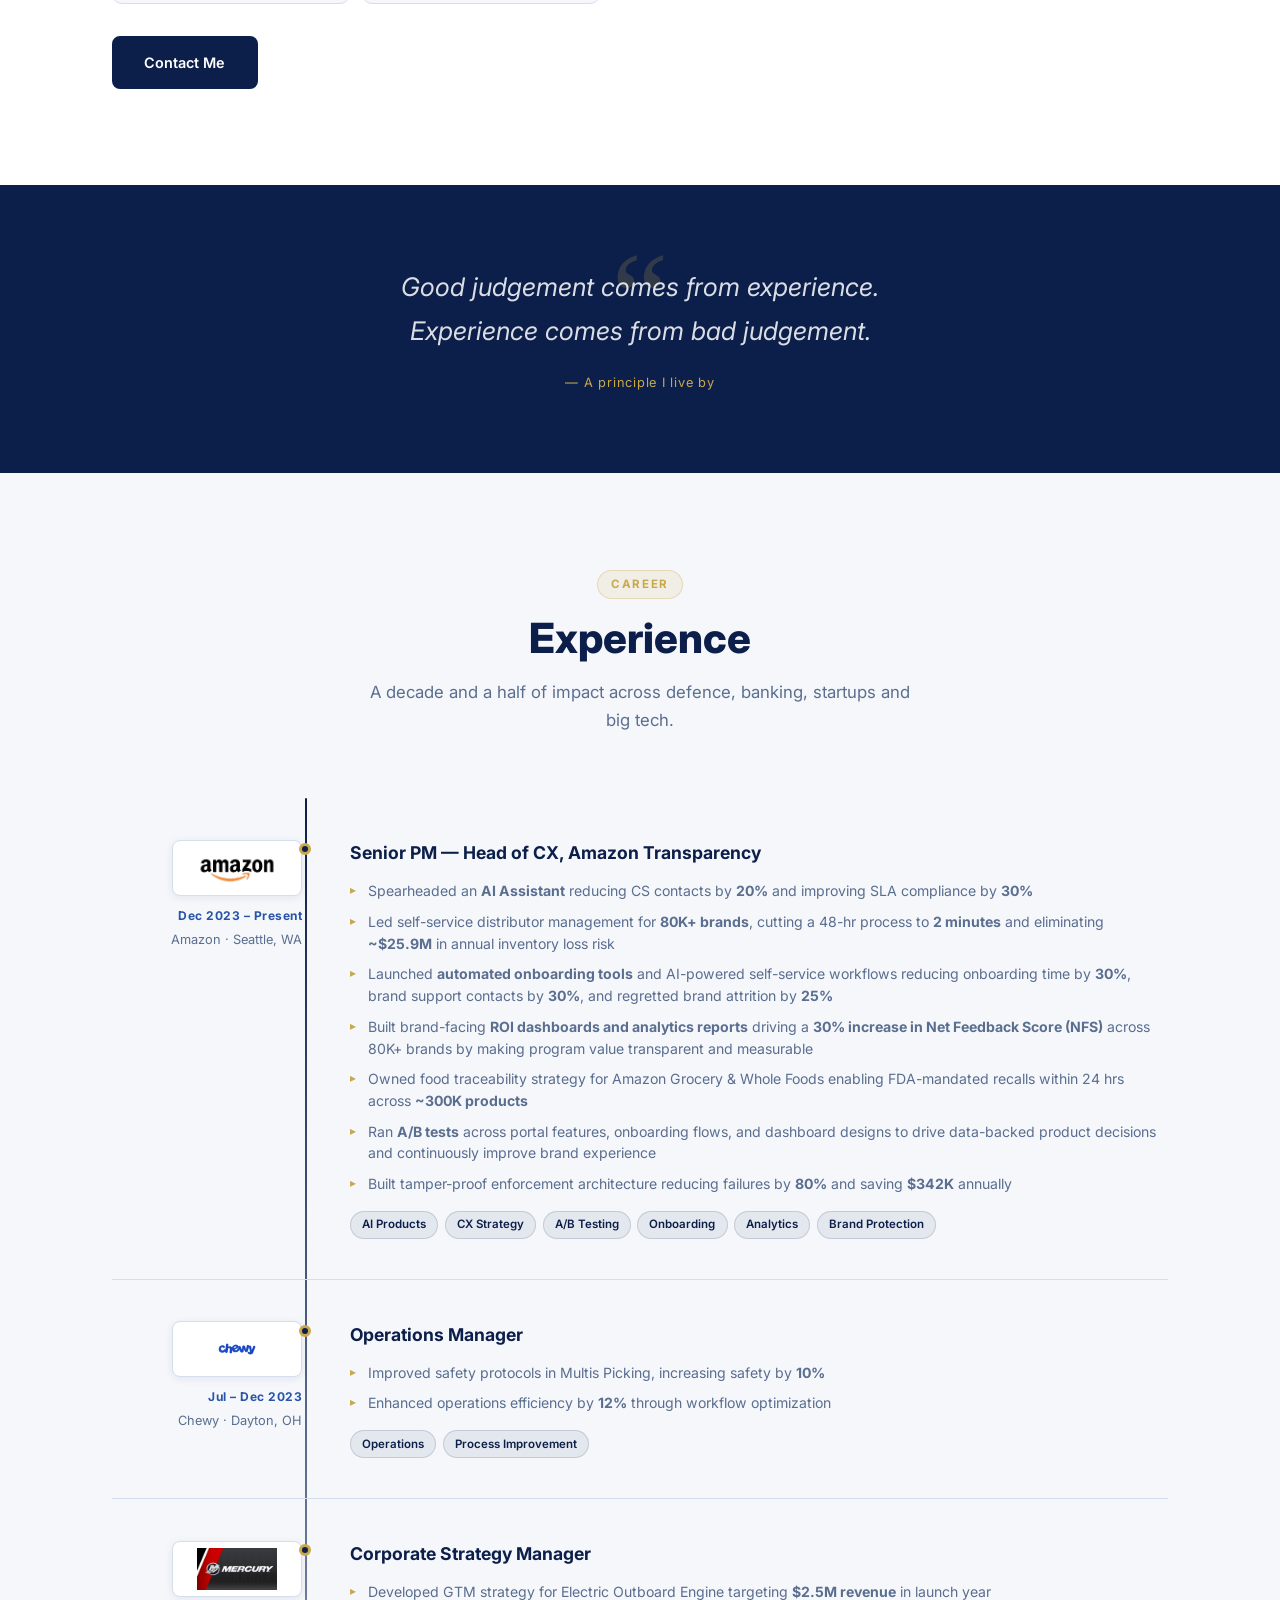
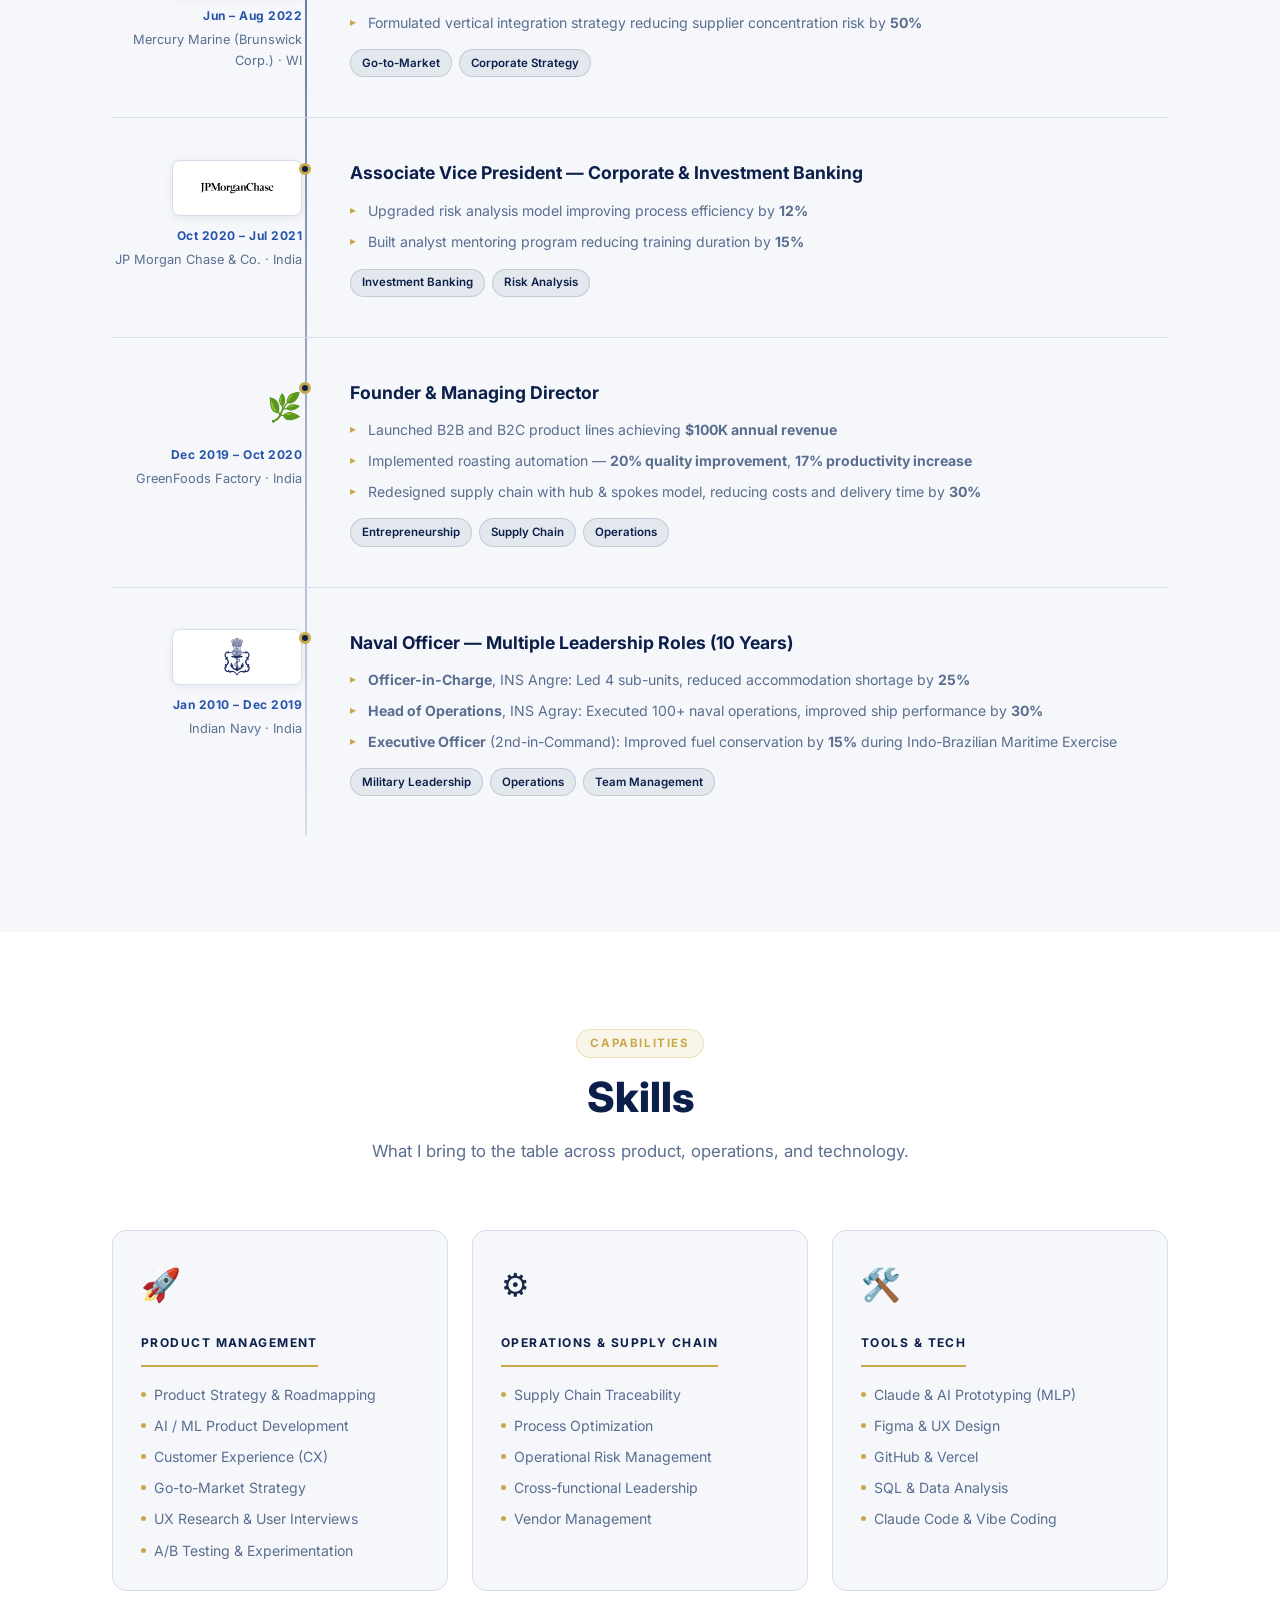
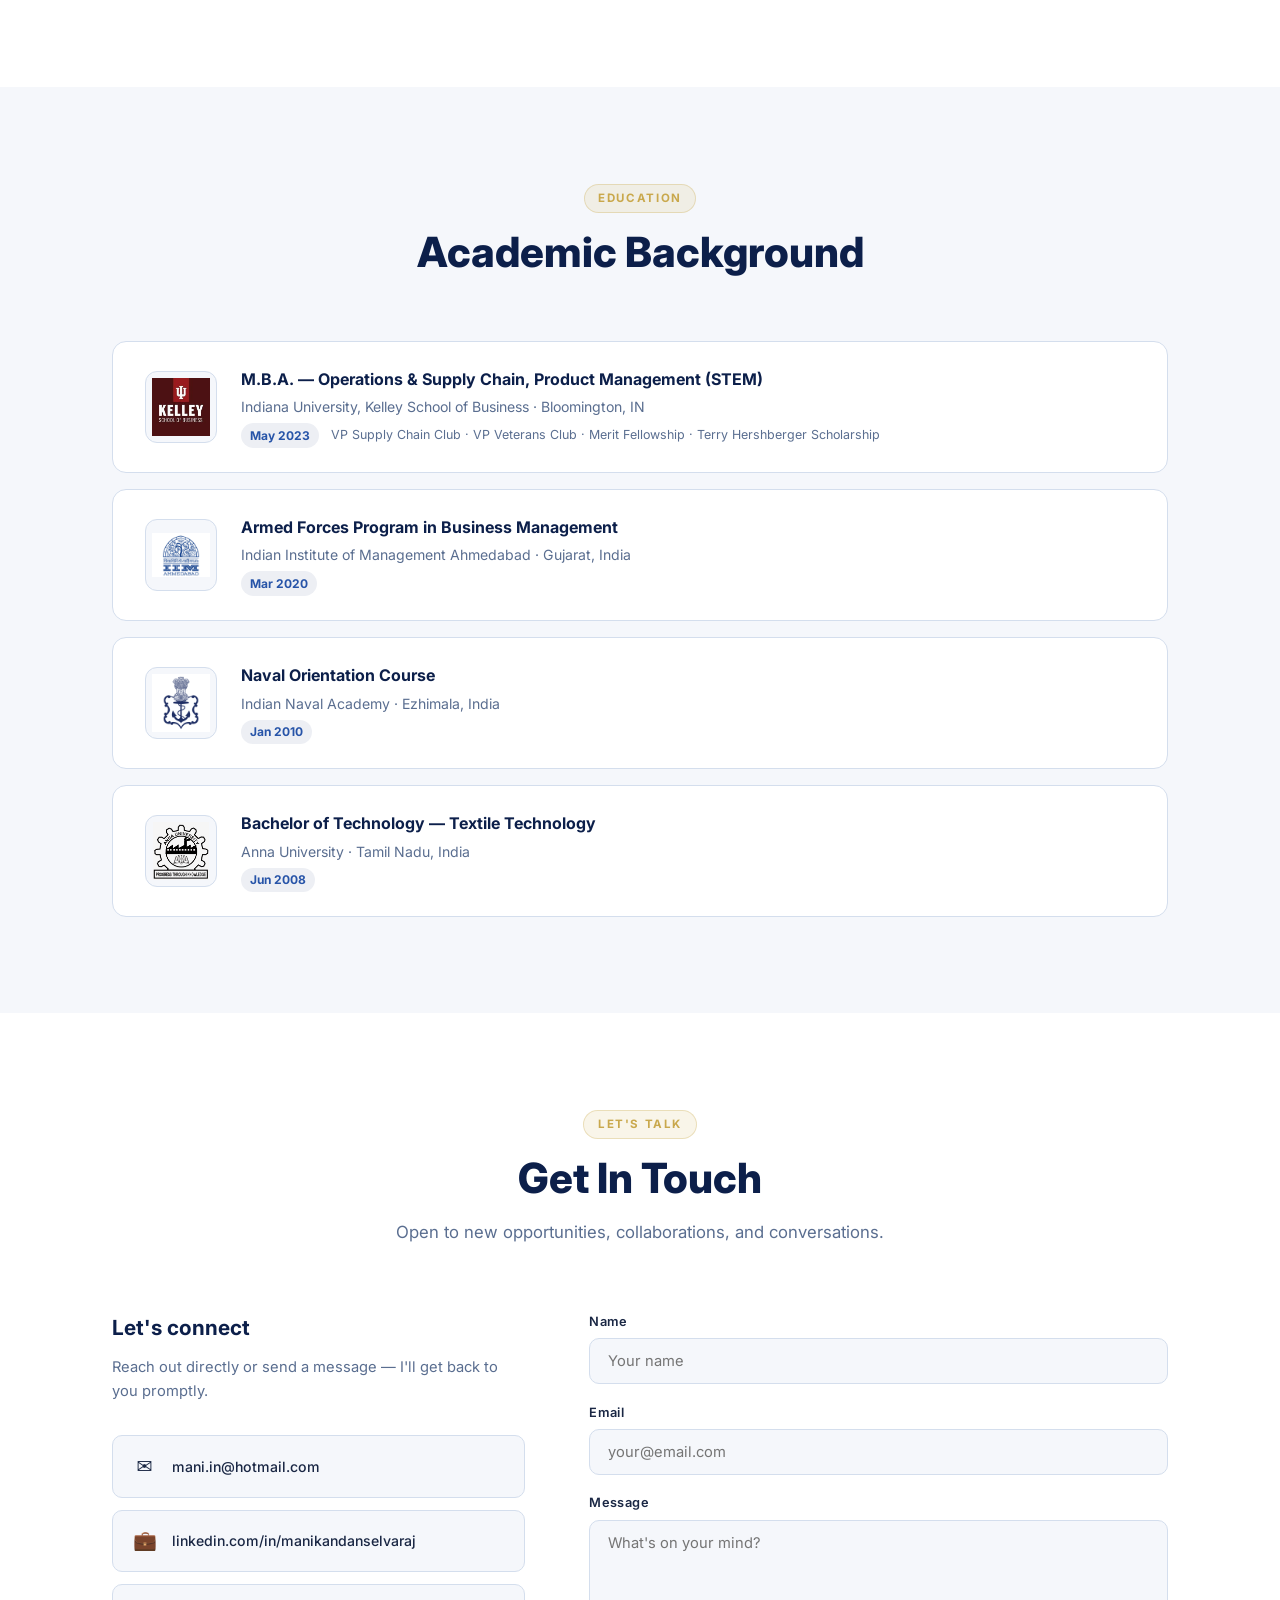
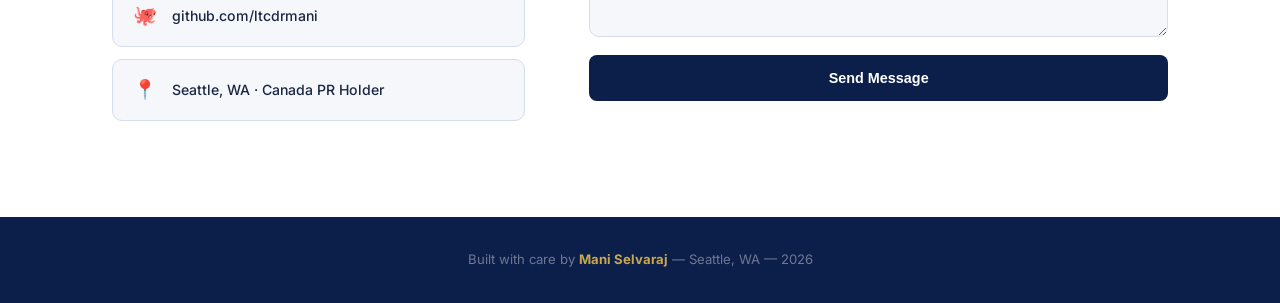
==== commit b7d2b3d8: "Add A/B testing to Amazon bullets, skills, and tags Co-Authored-By: Claude Sonnet 4.6 <noreply@anthr" ====
--- a/index.html
+++ b/index.html
@@ -126,10 +126,11 @@
               <li>Launched <strong>automated onboarding tools</strong> and AI-powered self-service workflows reducing onboarding time by <strong>30%</strong>, brand support contacts by <strong>30%</strong>, and regretted brand attrition by <strong>25%</strong></li>
               <li>Built brand-facing <strong>ROI dashboards and analytics reports</strong> driving a <strong>30% increase in Net Feedback Score (NFS)</strong> across 80K+ brands by making program value transparent and measurable</li>
               <li>Owned food traceability strategy for Amazon Grocery &amp; Whole Foods enabling FDA-mandated recalls within 24 hrs across <strong>~300K products</strong></li>
+              <li>Ran <strong>A/B tests</strong> across portal features, onboarding flows, and dashboard designs to drive data-backed product decisions and continuously improve brand experience</li>
               <li>Built tamper-proof enforcement architecture reducing failures by <strong>80%</strong> and saving <strong>$342K</strong> annually</li>
             </ul>
             <div class="timeline__tags">
-              <span class="tag">AI Products</span><span class="tag">CX Strategy</span><span class="tag">Onboarding</span><span class="tag">Analytics</span><span class="tag">Brand Protection</span>
+              <span class="tag">AI Products</span><span class="tag">CX Strategy</span><span class="tag">A/B Testing</span><span class="tag">Onboarding</span><span class="tag">Analytics</span><span class="tag">Brand Protection</span>
             </div>
           </div>
         </div>
@@ -248,6 +249,7 @@
             <li>Customer Experience (CX)</li>
             <li>Go-to-Market Strategy</li>
             <li>UX Research &amp; User Interviews</li>
+            <li>A/B Testing &amp; Experimentation</li>
           </ul>
         </div>
         <div class="skill-card reveal">
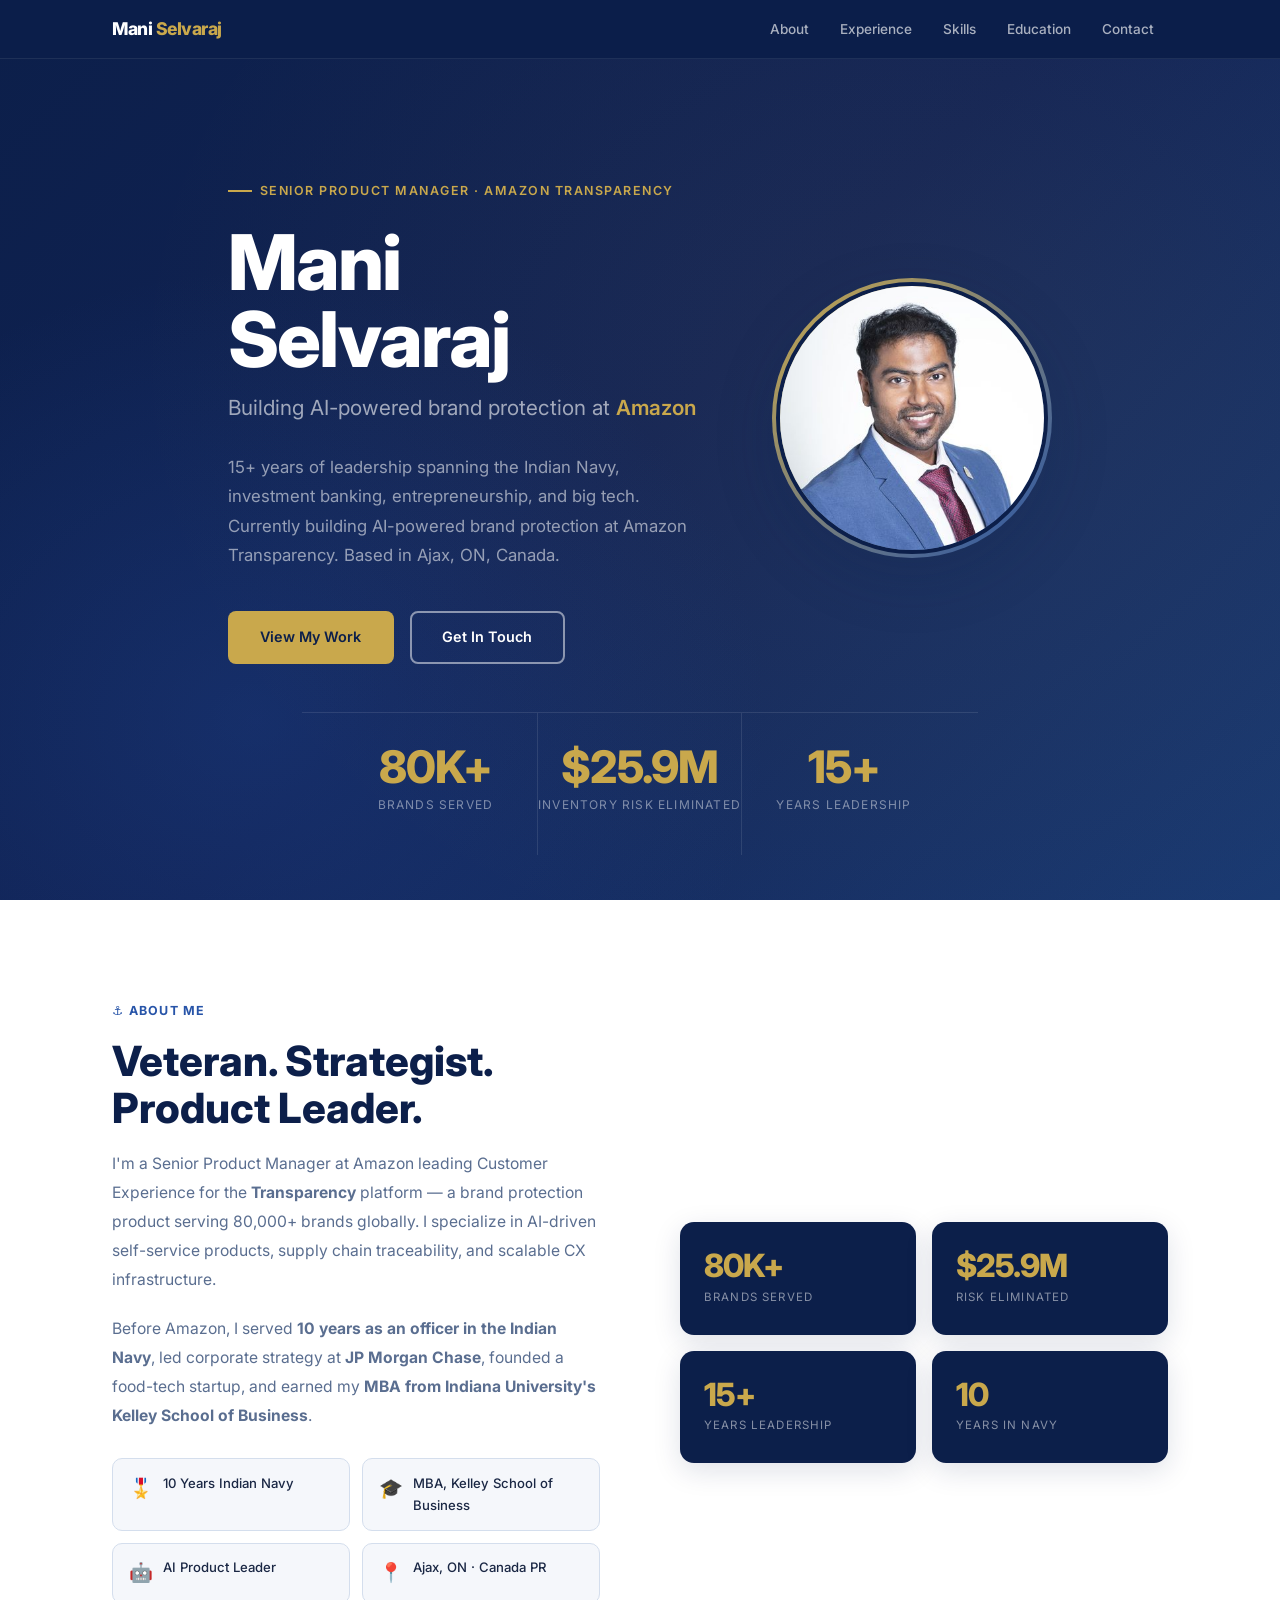
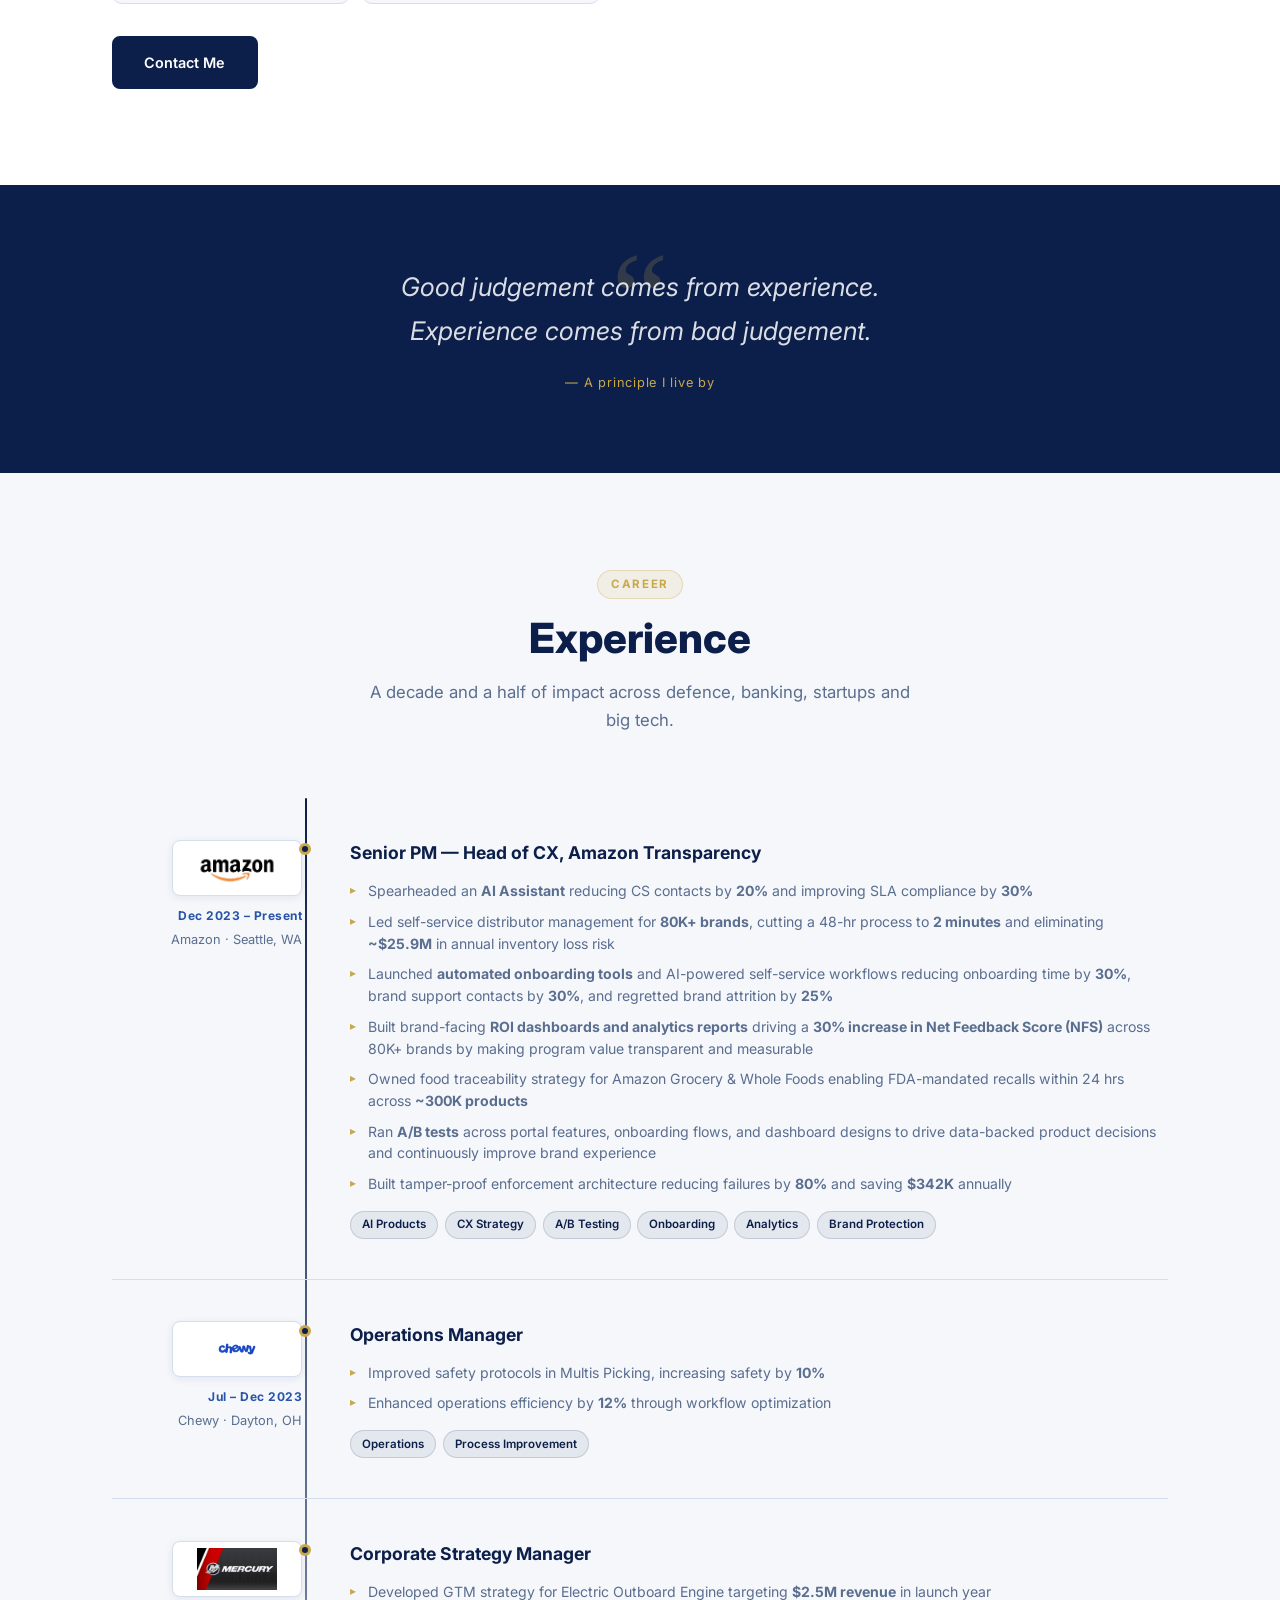
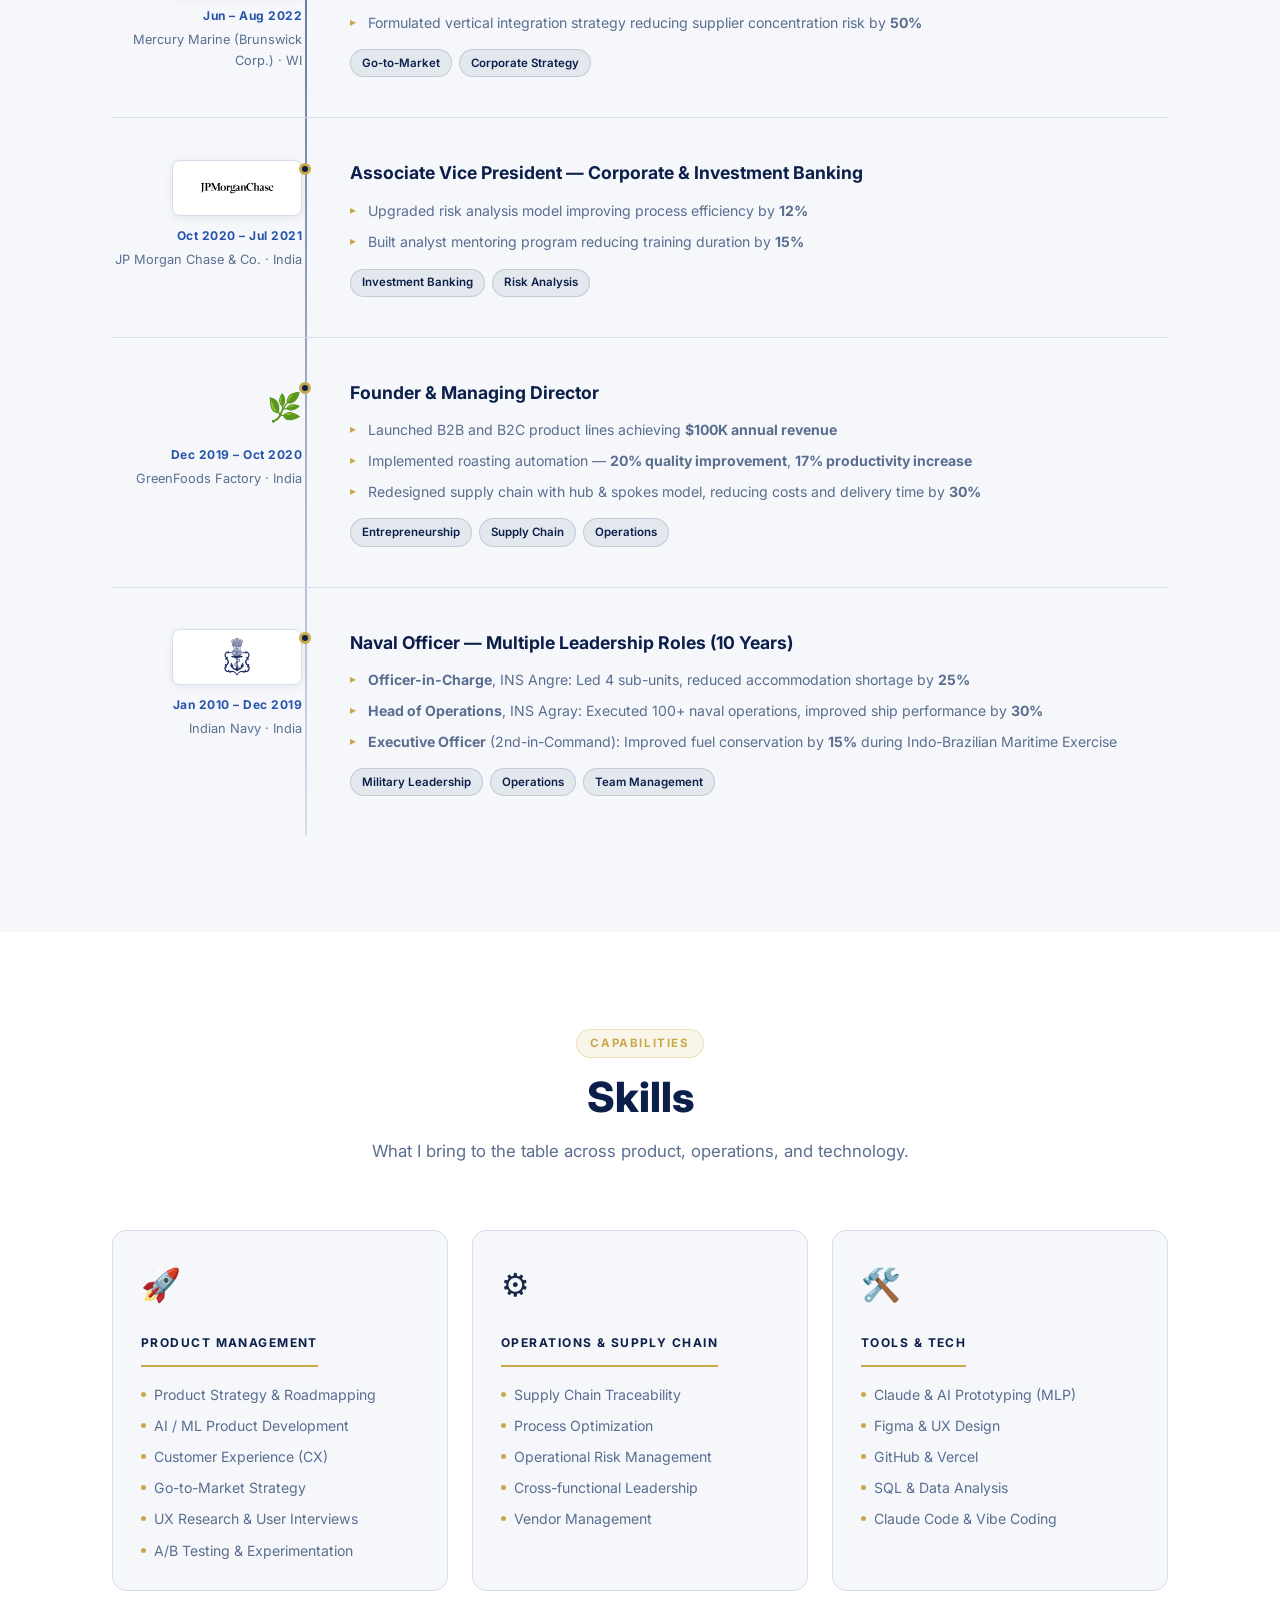
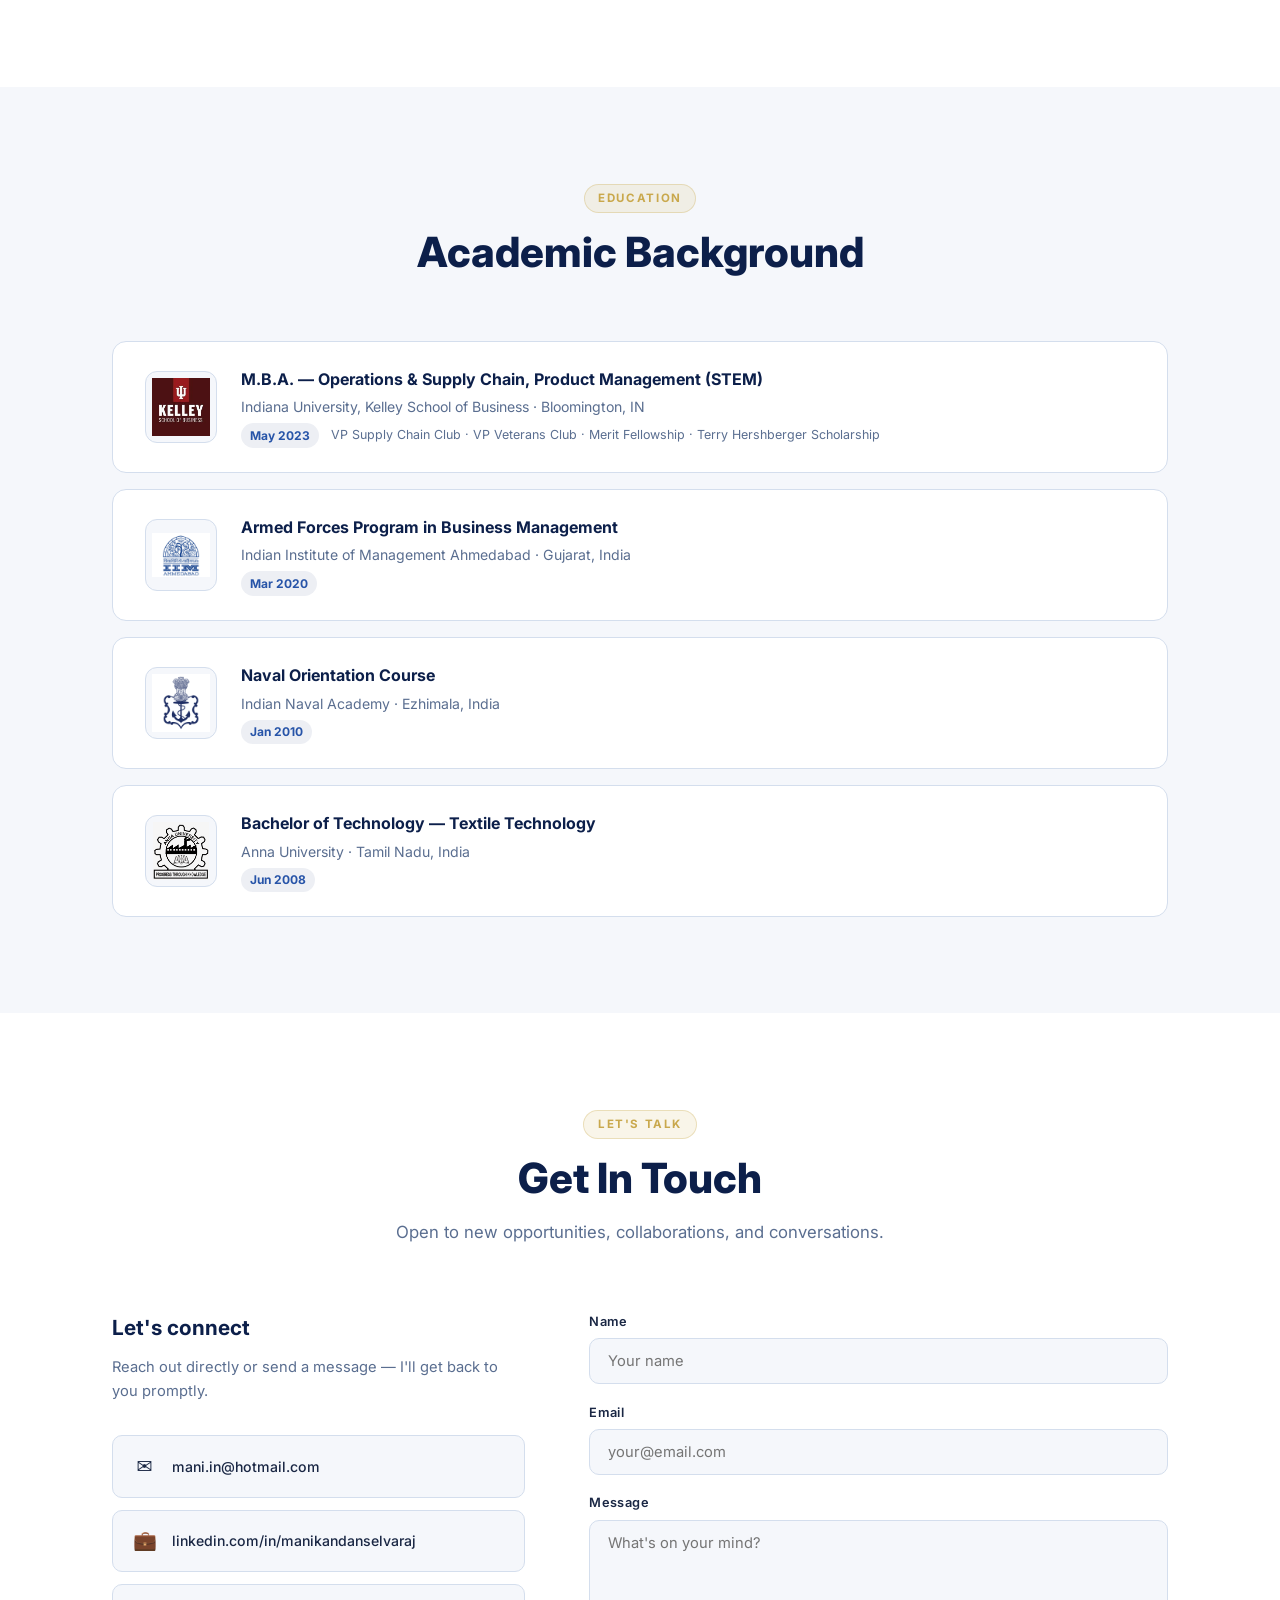
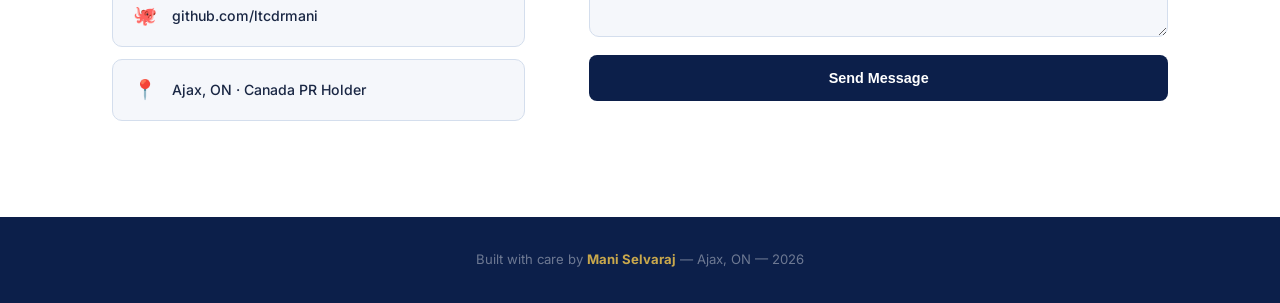
==== commit 6dbd8c6c: "Update location to Ajax, ON, Canada Co-Authored-By: Claude Sonnet 4.6 <noreply@anthropic.com> Claude" ====
--- a/index.html
+++ b/index.html
@@ -35,7 +35,7 @@
         <span class="hero__eyebrow">Senior Product Manager · Amazon Transparency</span>
         <h1 class="hero__name">Mani<br>Selvaraj</h1>
         <p class="hero__role">Building AI-powered brand protection at <strong>Amazon</strong></p>
-        <p class="hero__desc">15+ years of leadership spanning the Indian Navy, investment banking, entrepreneurship, and big tech. Currently driving CX innovation at Amazon Transparency in Seattle, WA.</p>
+        <p class="hero__desc">15+ years of leadership spanning the Indian Navy, investment banking, entrepreneurship, and big tech. Currently building AI-powered brand protection at Amazon Transparency. Based in Ajax, ON, Canada.</p>
         <div class="hero__actions">
           <a href="#experience" class="btn btn--primary">View My Work</a>
           <a href="#contact" class="btn btn--ghost">Get In Touch</a>
@@ -76,7 +76,7 @@
             <div class="highlight"><span class="highlight__icon">🎖️</span><span class="highlight__text">10 Years Indian Navy</span></div>
             <div class="highlight"><span class="highlight__icon">🎓</span><span class="highlight__text">MBA, Kelley School of Business</span></div>
             <div class="highlight"><span class="highlight__icon">🤖</span><span class="highlight__text">AI Product Leader</span></div>
-            <div class="highlight"><span class="highlight__icon">📍</span><span class="highlight__text">Seattle, WA · Canada PR</span></div>
+            <div class="highlight"><span class="highlight__icon">📍</span><span class="highlight__text">Ajax, ON · Canada PR</span></div>
           </div>
           <a href="mailto:mani.in@hotmail.com" class="btn btn--navy">Contact Me</a>
         </div>
@@ -354,7 +354,7 @@
               <span class="contact__link-icon">🐙</span>github.com/ltcdrmani
             </a>
             <div class="contact__link">
-              <span class="contact__link-icon">📍</span>Seattle, WA · Canada PR Holder
+              <span class="contact__link-icon">📍</span>Ajax, ON · Canada PR Holder
             </div>
           </div>
         </div>
@@ -378,7 +378,7 @@
   </section>
 
   <footer class="footer">
-    <p>Built with care by <strong>Mani Selvaraj</strong> &mdash; Seattle, WA &mdash; 2026</p>
+    <p>Built with care by <strong>Mani Selvaraj</strong> &mdash; Ajax, ON &mdash; 2026</p>
   </footer>
 
   <script src="script.js"></script>
--- a/styles.css
+++ b/styles.css
@@ -425,27 +425,94 @@
 .reveal { opacity: 0; transform: translateY(28px); transition: opacity .6s ease, transform .6s ease; }
 .reveal.visible { opacity: 1; transform: none; }
 
-/* ─── MOBILE ─────────────────────────────────────────────────────── */
+/* ─── TABLET (≤900px) ────────────────────────────────────────────── */
 @media (max-width: 900px) {
-  .hero__grid        { grid-template-columns: 1fr; text-align: center; }
+  .section           { padding: 4rem 0; }
+
+  /* Hero */
+  .hero              { padding: 6rem 0 0; min-height: auto; }
+  .hero__grid        { grid-template-columns: 1fr; text-align: center; padding: 0 1.5rem; }
   .hero__photo-wrap  { display: none; }
-  .hero__desc, .hero__eyebrow, .hero__actions { margin-left: auto; margin-right: auto; }
+  .hero__eyebrow     { margin: 0 auto 1.25rem; }
+  .hero__desc        { margin: 0 auto 2rem; font-size: .97rem; }
   .hero__actions     { justify-content: center; }
-  .about__grid       { grid-template-columns: 1fr; }
-  .about__visual     { display: none; }
+  .hero__stats-bar   { padding: 0 1.5rem; margin-top: 2rem; }
+
+  /* About */
+  .about__grid       { grid-template-columns: 1fr; gap: 2.5rem; }
+  .about__visual     { width: 100%; }
+  .about__stats-box  { grid-template-columns: 1fr 1fr; }
+  .about__highlights { grid-template-columns: 1fr 1fr; }
+
+  /* Timeline */
+  .timeline::before  { display: none; }
+  .timeline__item    { grid-template-columns: 1fr; gap: .75rem; padding: 2rem 0; }
+  .timeline__item::before { display: none; }
+  .timeline__left    { display: flex; align-items: center; gap: 1rem; flex-wrap: wrap; text-align: left; }
+  .timeline__logo    { justify-content: flex-start; }
+  .timeline__logo img { width: 90px; height: 40px; }
+
+  /* Education */
+  .edu__card         { padding: 1.25rem 1.5rem; }
+
+  /* Skills */
+  .skills__grid      { grid-template-columns: 1fr 1fr; }
+
+  /* Contact */
+  .contact__grid     { grid-template-columns: 1fr; gap: 2.5rem; }
+}
+
+/* ─── MOBILE (≤600px) ────────────────────────────────────────────── */
+@media (max-width: 600px) {
+  .container         { padding: 0 1.1rem; }
+  .section           { padding: 3rem 0; }
+
+  /* Nav */
+  .nav__links  { display: none; }
+  .nav__links.open {
+    display: flex; flex-direction: column;
+    position: absolute; top: 100%; left: 0; right: 0;
+    background: var(--navy); padding: 1rem 1.5rem; gap: .5rem;
+    border-top: 1px solid rgba(255,255,255,.1);
+    box-shadow: 0 8px 24px rgba(0,0,0,.3);
+  }
+  .nav__links.open a { font-size: .95rem; padding: .65rem .5rem; }
+  .nav__burger { display: flex; }
+
+  /* Hero */
+  .hero              { padding: 5rem 0 0; }
+  .hero__grid        { padding: 0 1.1rem; }
+  .hero__name        { letter-spacing: -1px; }
+  .hero__desc        { font-size: .93rem; }
+  .hero__actions     { flex-direction: column; align-items: center; }
+  .hero__actions .btn { width: 100%; justify-content: center; max-width: 280px; }
+  .hero__stats-bar   { grid-template-columns: 1fr; padding: 0 1.1rem; }
+  .hero__stat        { border-right: none; border-bottom: 1px solid rgba(255,255,255,.1); padding: 1.25rem 0; }
+  .hero__stat:last-child { border-bottom: none; }
+
+  /* About */
   .about__highlights { grid-template-columns: 1fr; }
-  .skills__grid      { grid-template-columns: 1fr 1fr; }
-  .contact__grid     { grid-template-columns: 1fr; }
-  .timeline::before  { left: 0; }
-  .timeline__item    { grid-template-columns: 1fr; gap: .75rem; }
-  .timeline__item::before { display: none; }
-  .timeline__left    { text-align: left; display: flex; align-items: center; gap: 1rem; flex-wrap: wrap; }
-}
-@media (max-width: 600px) {
-  .nav__links  { display: none; }
-  .nav__links.open { display: flex; flex-direction: column; position: absolute; top: 100%; left: 0; right: 0; background: var(--navy); padding: 1rem 2rem; gap: .75rem; }
-  .nav__burger { display: flex; }
-  .skills__grid { grid-template-columns: 1fr; }
-  .hero__stats-bar { grid-template-columns: 1fr; }
-  .hero__stat  { border-right: none; border-bottom: 1px solid rgba(255,255,255,.1); }
-}
+  .about__stats-box  { grid-template-columns: 1fr 1fr; gap: .75rem; }
+  .about__stat-item  { padding: 1.25rem 1rem; }
+
+  /* Timeline */
+  .timeline__logo img { width: 80px; height: 36px; }
+  .timeline__role    { font-size: 1rem; }
+  .timeline__bullets li { font-size: .85rem; }
+
+  /* Skills */
+  .skills__grid      { grid-template-columns: 1fr; }
+
+  /* Education */
+  .edu__card         { flex-direction: column; align-items: flex-start; gap: 1rem; padding: 1.25rem; }
+  .edu__logo         { width: 56px; height: 56px; }
+  .edu__degree       { font-size: .93rem; }
+
+  /* Contact */
+  .contact__link     { font-size: .85rem; }
+  .form-group input,
+  .form-group textarea { font-size: 16px; } /* prevents iOS zoom on focus */
+
+  /* Section headings */
+  .section__head     { margin-bottom: 2.5rem; }
+}
